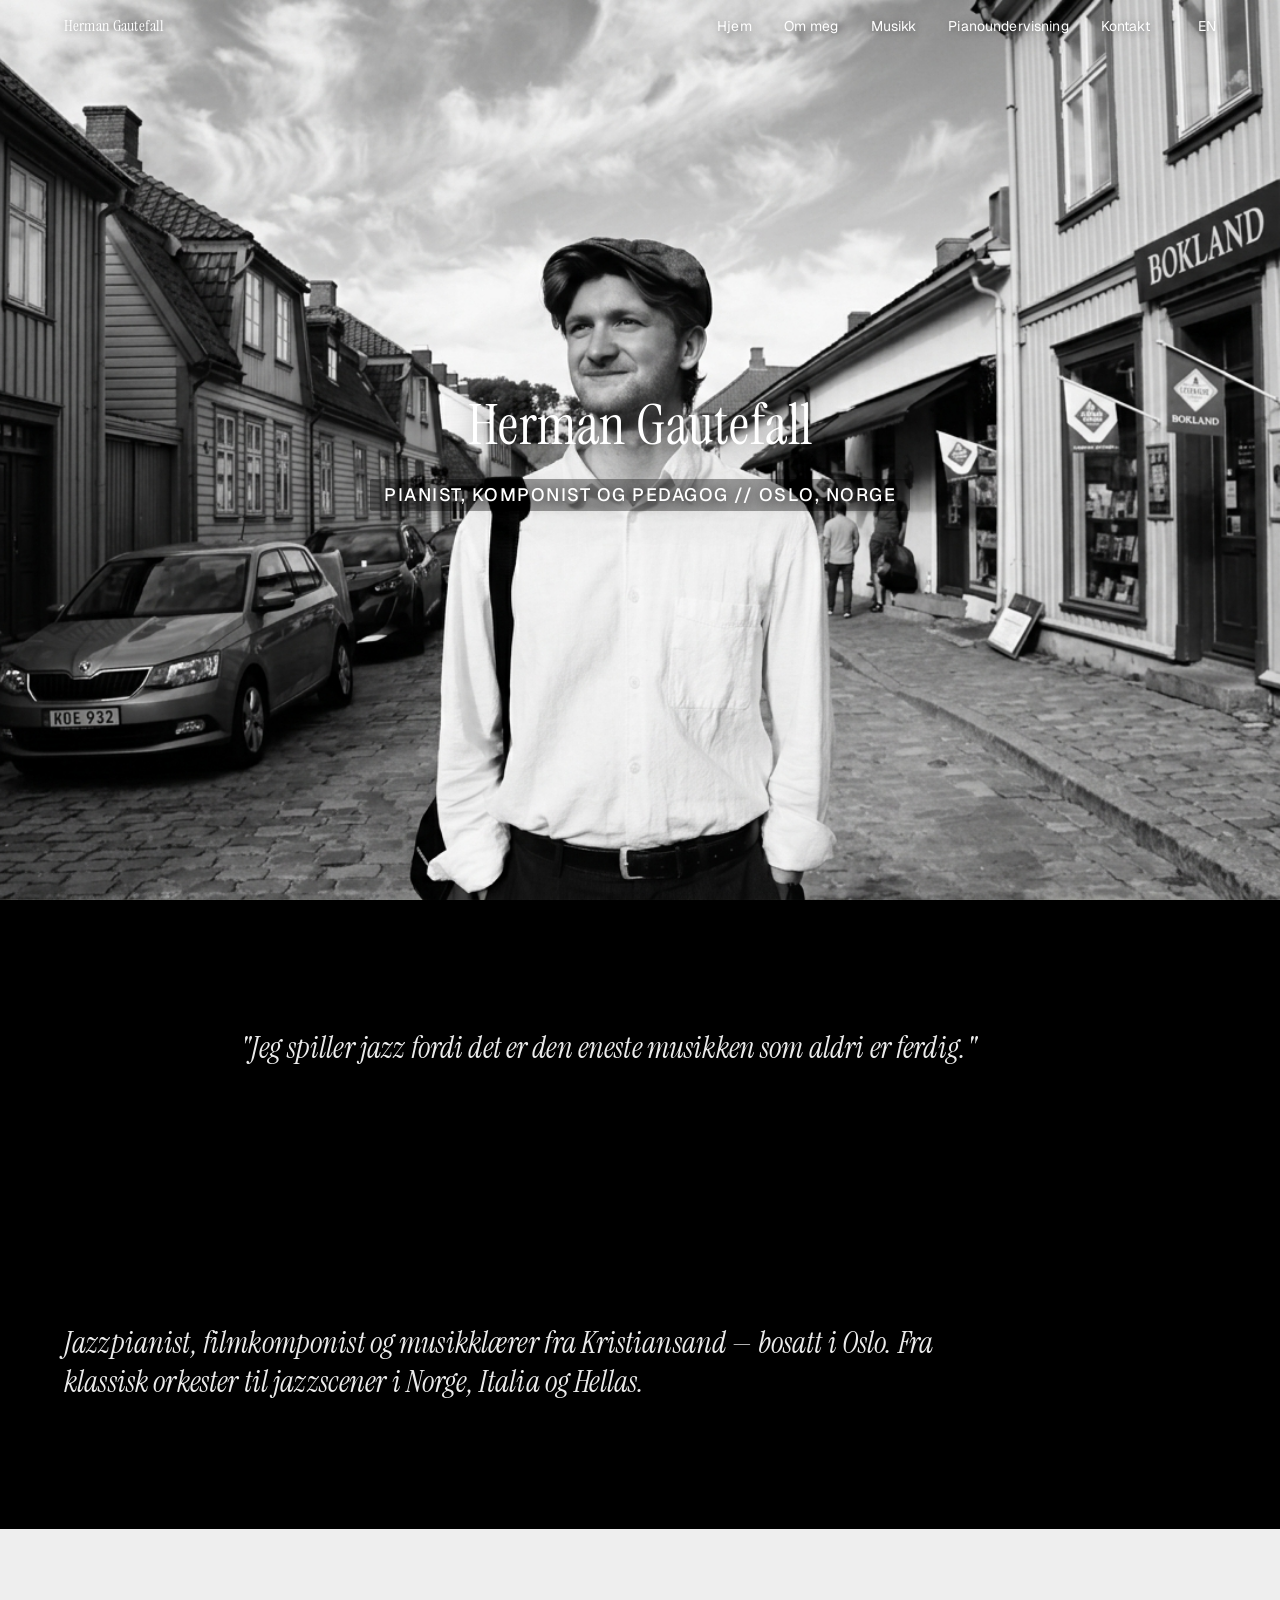
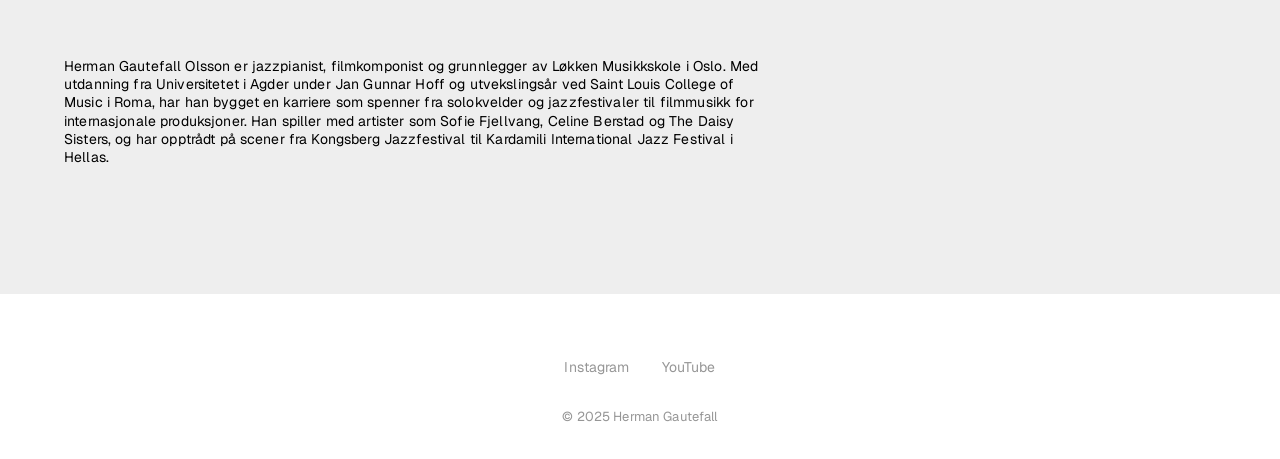
==== index.html @ 2608d527 "Initial commit — hermangautefall.com" ====
<!DOCTYPE html>
<html lang="no">
<head>
  <meta charset="UTF-8">
  <meta name="viewport" content="width=device-width, initial-scale=1.0">
  <title>Herman Gautefall — Jazzpianist og musikklærer i Oslo</title>
  <meta name="description" content="Herman Gautefall er jazzpianist med internasjonal festivalerfaring og musikklærer i Oslo. Se musikk, lær mer og book undervisning.">

  <link rel="alternate" hreflang="no" href="https://hermangautefall.com/">
  <link rel="alternate" hreflang="en" href="https://hermangautefall.com/en/">
  <link rel="alternate" hreflang="x-default" href="https://hermangautefall.com/">

  <link rel="stylesheet" href="css/style.css">
  <link rel="stylesheet" href="css/typography.css">
  <link rel="stylesheet" href="css/animations.css">
</head>
<body>

  <header>
    <nav class="site-nav nav-transparent">
      <a href="/" class="logo">Herman Gautefall</a>
      <ul class="nav-links">
        <li><a href="/">Hjem</a></li>
        <li><a href="/om-meg.html">Om meg</a></li>
        <li><a href="/musikk.html">Musikk</a></li>
        <li><a href="/pianoundervisning.html">Pianoundervisning</a></li>
        <li><a href="/kontakt.html">Kontakt</a></li>
        <li><a href="/en/" class="lang-switch">EN</a></li>
      </ul>
      <button class="hamburger" aria-label="Meny">
        <span></span><span></span><span></span>
      </button>
    </nav>
  </header>

  <div class="mobile-nav-overlay">
    <button class="close-btn" aria-label="Lukk">&times;</button>
    <a href="/">Hjem</a>
    <a href="/om-meg.html">Om meg</a>
    <a href="/musikk.html">Musikk</a>
    <a href="/pianoundervisning.html">Pianoundervisning</a>
    <a href="/kontakt.html">Kontakt</a>
    <a href="/en/" class="lang-switch">EN</a>
  </div>

  <main>
    <section class="hero">
      <img src="images/hero/Forsidebilde 1.png" alt="Herman Gautefall" class="hero-bg">
      <div class="hero-content">
        <h1 class="hero-title">Herman Gautefall</h1>
        <p class="hero-subtitle">Pianist, komponist og pedagog // Oslo, Norge</p>
      </div>
    </section>

    <section class="quote-section">
      <p class="quote-text">"Jeg spiller jazz fordi det er den eneste musikken som aldri er ferdig."</p>
    </section>

    <section class="section-black">
      <p class="quote-text">Jazzpianist, filmkomponist og musikklærer fra Kristiansand — bosatt i Oslo. Fra klassisk orkester til jazzscener i Norge, Italia og Hellas.</p>
    </section>

    <section class="section-gray">
      <p>Herman Gautefall Olsson er jazzpianist, filmkomponist og grunnlegger av Løkken Musikkskole i Oslo. Med utdanning fra Universitetet i Agder under Jan Gunnar Hoff og utvekslingsår ved Saint Louis College of Music i Roma, har han bygget en karriere som spenner fra solokvelder og jazzfestivaler til filmmusikk for internasjonale produksjoner. Han spiller med artister som Sofie Fjellvang, Celine Berstad og The Daisy Sisters, og har opptrådt på scener fra Kongsberg Jazzfestival til Kardamili International Jazz Festival i Hellas.</p>
    </section>

  </main>

  <footer class="site-footer">
    <div class="social-links">
      <a href="https://www.instagram.com/hermangautefall/" class="text-link">Instagram</a>
      <a href="https://www.youtube.com/@hermangautefall" class="text-link">YouTube</a>
    </div>
    <p>&copy; 2025 Herman Gautefall</p>
  </footer>

  <div class="page-overlay"></div>
  <script src="js/translations.js"></script>
  <script src="js/main.js"></script>
</body>
</html>
---- css/style.css ----
/* ═══════════════════════════════════════
   DESIGN TOKENS
   ═══════════════════════════════════════ */

:root {
  /* Farger — monokrom palett med varm aksent */
  --color-bg:        #ffffff;
  --color-text:      #000000;
  --color-white:     #ffffff;
  --color-black:     #000000;
  --color-gray-light: #eeeeee;
  --color-gray-caption: #969696;
  --color-quote:     #ebebeb;
  --color-sand:      #D4B896;
  --color-sand-light: #F0E6D8;
  --color-sand-bg:   #E8DCCF;
  --color-warm:      #C4956A;

  /* Typografi */
  --font-display:    'Instrument Serif', Georgia, serif;
  --font-body:       'Geist', 'Helvetica Neue', Helvetica, Arial, sans-serif;
  --font-size-base:  14px;
  --line-height-base: 1.3;
  --letter-spacing:  0.14px;

  /* Spacing */
  --space-sm:  1rem;
  --space-md:  2rem;
  --space-lg:  4rem;
  --space-xl:  8rem;

  /* Layout */
  --max-width:    1200px;
  --nav-height:   52px;
  --breakpoint-mobile: 600px;
}

/* ═══════════════════════════════════════
   RESET
   ═══════════════════════════════════════ */

*,
*::before,
*::after {
  margin: 0;
  padding: 0;
  box-sizing: border-box;
}

html {
  font-size: 100%;
  scroll-behavior: smooth;
}

body {
  font-family: var(--font-body);
  font-size: var(--font-size-base);
  color: var(--color-text);
  background-color: var(--color-bg);
  line-height: var(--line-height-base);
  letter-spacing: var(--letter-spacing);
  min-height: 100vh;
  display: flex;
  flex-direction: column;
  -webkit-font-smoothing: antialiased;
  -moz-osx-font-smoothing: grayscale;
}

img {
  max-width: 100%;
  height: auto;
  display: block;
}

a {
  color: inherit;
  text-decoration: none;
}

h1, h2, h3, h4, h5, h6 {
  font-weight: 400;
  font-size: var(--font-size-base);
  line-height: var(--line-height-base);
}

ul, ol {
  list-style: none;
}

/* ═══════════════════════════════════════
   NAV — Fixed, transparent → opaque on scroll
   ═══════════════════════════════════════ */

.site-nav {
  position: fixed;
  top: 0;
  left: 0;
  right: 0;
  z-index: 100;
  display: flex;
  justify-content: space-between;
  align-items: center;
  height: var(--nav-height);
  padding: 0 5%;
  background-color: rgba(0, 0, 0, 0);
  transition: background-color 0.3s ease;
}

.site-nav.nav-opaque {
  background-color: var(--color-white);
}

.site-nav .logo {
  font-family: var(--font-display);
  font-size: 16px;
  font-weight: 400;
  color: var(--color-black);
}

/* Nav text over hero — white with shadow for readability */
.site-nav.nav-transparent .logo,
.site-nav.nav-transparent .nav-links a {
  color: var(--color-white);
  text-shadow: 0 1px 8px rgba(0, 0, 0, 0.5);
}

.site-nav.nav-opaque .logo,
.site-nav.nav-opaque .nav-links a {
  color: var(--color-black);
  text-shadow: none;
}

.nav-links {
  display: flex;
  gap: var(--space-md);
  align-items: center;
}

.nav-links a {
  font-family: var(--font-body);
  font-size: 14px;
  font-weight: 400;
  letter-spacing: var(--letter-spacing);
  transition: opacity 0.2s ease;
}

.nav-links a:hover {
  opacity: 0.5;
}

.lang-switch {
  margin-left: var(--space-sm);
}

/* Hamburger — hidden on desktop */
.hamburger {
  display: none;
  background: none;
  border: none;
  cursor: pointer;
  padding: 0;
  width: 24px;
  height: 18px;
  position: relative;
}

.hamburger span {
  display: block;
  width: 100%;
  height: 1px;
  background: var(--color-black);
  position: absolute;
  left: 0;
  transition: transform 0.3s ease, opacity 0.3s ease;
}

.hamburger span:nth-child(1) { top: 0; }
.hamburger span:nth-child(2) { top: 50%; }
.hamburger span:nth-child(3) { bottom: 0; }

.site-nav.nav-transparent .hamburger span {
  background: var(--color-white);
}

.site-nav.nav-opaque .hamburger span {
  background: var(--color-black);
}

/* ═══════════════════════════════════════
   MOBILE NAV OVERLAY
   ═══════════════════════════════════════ */

.mobile-nav-overlay {
  position: fixed;
  top: 0;
  left: 0;
  right: 0;
  bottom: 0;
  background: var(--color-white);
  z-index: 200;
  display: flex;
  flex-direction: column;
  justify-content: center;
  padding-left: 5%;
  transform: translateX(100%);
  transition: transform 300ms cubic-bezier(0.52, 0.16, 0.24, 1);
}

.mobile-nav-overlay.open {
  transform: translateX(0);
}

.mobile-nav-overlay .close-btn {
  position: absolute;
  top: 16px;
  right: 5%;
  background: none;
  border: none;
  font-size: 24px;
  cursor: pointer;
  color: var(--color-black);
}

.mobile-nav-overlay a {
  display: block;
  font-size: 14px;
  color: var(--color-black);
  padding: 0.75em 0;
  letter-spacing: var(--letter-spacing);
}

/* ═══════════════════════════════════════
   HERO — Fullscreen 100vh
   ═══════════════════════════════════════ */

.hero {
  position: relative;
  width: 100%;
  height: 100vh;
  overflow: hidden;
  display: flex;
  align-items: center;
  justify-content: center;
  text-align: center;
}

.hero img,
.hero-bg {
  position: absolute;
  top: 0;
  left: 0;
  width: 100%;
  height: 100%;
  object-fit: cover;
}

.hero-content {
  position: relative;
  z-index: 2;
  color: var(--color-white);
  animation: heroFadeIn 1.2s ease-out;
}

@keyframes heroFadeIn {
  from {
    opacity: 0;
    transform: translateY(20px);
  }
  to {
    opacity: 1;
    transform: translateY(0);
  }
}

.hero-title {
  font-family: var(--font-display);
  font-size: 56px;
  font-weight: 400;
  color: var(--color-white);
  letter-spacing: 0.5px;
  margin-bottom: 0.3em;
  text-shadow: 0 2px 20px rgba(0, 0, 0, 0.4);
}

.hero-subtitle {
  font-family: var(--font-body);
  font-size: 18px;
  font-weight: 500;
  color: #ffffff;
  letter-spacing: 1.5px;
  text-transform: uppercase;
  text-shadow: 0 2px 12px rgba(0, 0, 0, 0.8), 0 0 50px rgba(0, 0, 0, 0.5);
  background: rgba(0, 0, 0, 0.35);
  display: inline-block;
  padding: 0.4em 0.8em;
  border-radius: 2px;
}

/* ═══════════════════════════════════════
   QUOTE SECTION
   ═══════════════════════════════════════ */

.quote-section {
  background-color: #000000;
  padding: var(--space-xl) var(--space-lg);
  text-align: left;
}

.quote-section .quote-text {
  color: #ebebeb;
  font-size: 30px;
  line-height: 1.3;
  font-weight: 400;
  max-width: 800px;
  margin: 0 auto;
}

/* ═══════════════════════════════════════
   BLACK SECTION — Quote / intro
   ═══════════════════════════════════════ */

.section-black {
  background-color: var(--color-black);
  padding: var(--space-xl) 5%;
}

.section-black .quote-text {
  font-family: var(--font-display);
  font-size: 30px;
  line-height: 39px;
  font-weight: 400;
  color: var(--color-quote);
  max-width: 900px;
}

/* ═══════════════════════════════════════
   LIGHT GRAY SECTION — Bio / body text
   ═══════════════════════════════════════ */

.section-gray {
  background-color: var(--color-gray-light);
  padding: var(--space-xl) 5%;
}

.section-gray p {
  font-size: 14px;
  line-height: 18.2px;
  max-width: 700px;
}

/* ═══════════════════════════════════════
   ABOUT — Portrait circle + sand background
   ═══════════════════════════════════════ */

.about-portrait-section {
  background-color: var(--color-sand-bg);
  background-image:
    radial-gradient(circle at 20% 50%, rgba(212, 184, 150, 0.4) 0%, transparent 50%),
    radial-gradient(circle at 80% 20%, rgba(196, 149, 106, 0.3) 0%, transparent 40%),
    radial-gradient(circle at 50% 80%, rgba(240, 230, 216, 0.5) 0%, transparent 45%);
  padding: var(--space-xl) 5%;
  display: flex;
  justify-content: center;
  align-items: center;
  min-height: 70vh;
}

.about-portrait-wrapper {
  width: 320px;
  height: 320px;
  border-radius: 50%;
  overflow: hidden;
  box-shadow: 0 8px 40px rgba(0, 0, 0, 0.15);
  border: 4px solid rgba(255, 255, 255, 0.4);
}

.about-portrait-wrapper img {
  width: 100%;
  height: 100%;
  object-fit: cover;
}

/* About bio section — more spacing */
.about-bio {
  padding: var(--space-xl) 5%;
  max-width: 750px;
  margin: 0 auto;
}

.about-bio h2 {
  font-family: var(--font-display);
  font-size: 28px;
  margin-bottom: var(--space-lg);
  color: var(--color-text);
}

.about-bio p {
  font-size: 15px;
  line-height: 1.8;
  color: var(--color-text);
  margin-bottom: 1.5em;
}

.about-bio p:last-child {
  margin-bottom: 0;
}

.about-bio em {
  font-style: italic;
}

/* ═══════════════════════════════════════
   MAIN CONTENT
   ═══════════════════════════════════════ */

main {
  flex: 1;
}

.content-section {
  padding: var(--space-lg) 5%;
  max-width: var(--max-width);
  margin: 0 auto;
}

/* ═══════════════════════════════════════
   SOCIAL MEDIA ROW
   ═══════════════════════════════════════ */

.social-row {
  display: flex;
  justify-content: center;
  gap: var(--space-md);
  padding: var(--space-lg) 5%;
  font-size: 14px;
}

.social-row a {
  color: var(--color-text);
  transition: opacity 0.2s ease;
}

.social-row a:hover {
  opacity: 0.5;
}

/* ═══════════════════════════════════════
   WORKS GRID — Albums / Projects
   ═══════════════════════════════════════ */

.works-grid {
  display: grid;
  grid-template-columns: repeat(2, 1fr);
  gap: var(--space-lg);
  padding: var(--space-md) 0;
  max-width: 800px;
}

.work-item img {
  width: 100%;
  aspect-ratio: 1;
  object-fit: cover;
  transition: opacity 0.3s ease-out, transform 0.4s ease-out;
}

.work-item:hover img {
  opacity: 0.85;
}

.work-item .caption {
  font-size: 14px;
  color: var(--color-text);
  margin-top: 0.75em;
  line-height: 1.4;
  font-weight: 500;
}

.work-item .caption-title {
  font-family: var(--font-display);
  font-size: 18px;
  color: var(--color-text);
  margin-top: 0.75em;
  line-height: 1.3;
}

.work-item .caption-desc {
  font-size: 13px;
  color: var(--color-gray-caption);
  margin-top: 0.5em;
  line-height: 1.6;
}

/* ═══════════════════════════════════════
   VIDEO GRID — Two columns
   ═══════════════════════════════════════ */

.video-grid {
  display: grid;
  grid-template-columns: 1fr 1fr;
  gap: var(--space-md);
  padding: var(--space-md) 0;
}

.video-item iframe {
  width: 100%;
  aspect-ratio: 16/9;
  border: none;
}

.video-item .caption {
  font-size: 13px;
  color: var(--color-gray-caption);
  margin-top: 0.5em;
}

/* ═══════════════════════════════════════
   CONTACT PAGE
   ═══════════════════════════════════════ */

.contact-info {
  max-width: 600px;
}

.contact-info p {
  font-size: 15px;
  line-height: 1.8;
  margin-bottom: 1.5em;
}

.contact-details {
  margin-top: var(--space-md);
}

.contact-details a {
  display: block;
  font-size: 15px;
  line-height: 2;
  color: var(--color-text);
  transition: opacity 0.2s ease;
}

.contact-details a:hover {
  opacity: 0.5;
}

/* ═══════════════════════════════════════
   TEXT LINKS
   ═══════════════════════════════════════ */

.text-link {
  color: inherit;
  text-decoration: none;
  letter-spacing: 0.14px;
}

.text-link:hover {
  opacity: 0.6;
  transition: opacity 0.3s ease-out;
}

/* ═══════════════════════════════════════
   SOCIAL LINKS (footer)
   ═══════════════════════════════════════ */

.social-links {
  display: flex;
  gap: var(--space-md);
  padding: var(--space-md) 0;
  font-size: 14px;
  letter-spacing: 0.14px;
  justify-content: center;
}

/* ═══════════════════════════════════════
   FOOTER
   ═══════════════════════════════════════ */

.site-footer {
  text-align: center;
  padding: var(--space-md) 5%;
  font-size: 13px;
  color: var(--color-gray-caption);
  line-height: 18.2px;
}

.site-footer a {
  color: var(--color-gray-caption);
  transition: opacity 0.2s ease;
}

.site-footer a:hover {
  opacity: 0.5;
}

/* ═══════════════════════════════════════
   PAGE TRANSITION — Slide-up overlay
   ═══════════════════════════════════════ */

.page-overlay {
  position: fixed;
  top: 0;
  left: 0;
  width: 100%;
  height: 100%;
  background: var(--color-white);
  z-index: 999;
  transform: translateY(100%);
  transition: transform 0.5s cubic-bezier(0.52, 0.16, 0.24, 1);
  pointer-events: none;
}

.page-overlay.slide-up {
  transform: translateY(0);
}

/* ═══════════════════════════════════════
   LAZY LOAD
   ═══════════════════════════════════════ */

.lazyload {
  opacity: 0;
  transition: opacity 0.3s ease-out;
}

.lazyloaded {
  opacity: 1;
}

/* ═══════════════════════════════════════
   PIANOTIMER PAGE
   ═══════════════════════════════════════ */

/* Fade-in on scroll */
.pt-tilpasset,
.pt-hvem,
.pt-praktisk,
.pt-faq,
.pt-cta {
  opacity: 0;
  transform: translateY(24px);
  transition: opacity 0.6s ease-out, transform 0.6s ease-out;
}

.pt-tilpasset.pt-visible,
.pt-hvem.pt-visible,
.pt-praktisk.pt-visible,
.pt-faq.pt-visible,
.pt-cta.pt-visible {
  opacity: 1;
  transform: translateY(0);
}

/* Hero */
.pt-hero {
  background-color: var(--color-black);
  padding: calc(var(--nav-height) + var(--space-xl)) 5% var(--space-xl);
  text-align: center;
}

.pt-hero-inner {
  max-width: 800px;
  margin: 0 auto;
}

.pt-hero-h1 {
  font-family: var(--font-display);
  font-size: 36px;
  line-height: 1.2;
  color: var(--color-quote);
  margin-bottom: var(--space-md);
}

.pt-hero-ingress {
  font-size: 16px;
  line-height: 1.6;
  color: var(--color-gray-caption);
  margin-bottom: var(--space-lg);
}

.pt-btn-outline {
  display: inline-block;
  font-family: var(--font-body);
  font-size: 14px;
  letter-spacing: var(--letter-spacing);
  color: var(--color-quote);
  border: 1px solid var(--color-quote);
  padding: 0.75em 2em;
  transition: opacity 0.3s ease-out;
}

.pt-btn-outline:hover {
  opacity: 0.6;
}

/* Seksjon 2 — Tilpasset deg */
.pt-tilpasset {
  background-color: var(--color-bg);
  padding: var(--space-xl) 5%;
}

.pt-tilpasset-inner {
  max-width: 800px;
  margin: 0 auto;
}

.pt-tilpasset-img {
  width: 100%;
  border-radius: 8px;
  margin-bottom: var(--space-lg);
}

.pt-h2 {
  font-family: var(--font-display);
  font-size: 28px;
  line-height: 1.3;
  color: var(--color-text);
  margin-bottom: var(--space-md);
}

.pt-h2-center {
  text-align: center;
}

.pt-tilpasset p {
  font-size: 15px;
  line-height: 1.7;
  color: var(--color-text);
  margin-bottom: 1em;
}

.pt-list-intro {
  margin-top: var(--space-md);
}

.pt-checklist {
  margin-top: 0.5em;
}

.pt-checklist li {
  font-size: 15px;
  line-height: 1.7;
  padding: 0.35em 0;
  display: flex;
  gap: 0.75em;
  align-items: baseline;
}

.pt-check {
  color: var(--color-text);
  font-weight: 600;
  flex-shrink: 0;
}

/* Seksjon 3 — Hvem passer det for */
.pt-hvem {
  background-color: var(--color-gray-light);
  padding: var(--space-xl) 5%;
}

.pt-cards {
  display: grid;
  grid-template-columns: repeat(3, 1fr);
  gap: var(--space-md);
  max-width: var(--max-width);
  margin: 0 auto;
}

.pt-card {
  background-color: var(--color-bg);
  padding: var(--space-md);
  border-radius: 8px;
}

.pt-h3 {
  font-family: var(--font-display);
  font-size: 20px;
  line-height: 1.3;
  color: var(--color-text);
  margin-bottom: 0.75em;
}

.pt-card p {
  font-size: 14px;
  line-height: 1.7;
  color: var(--color-text);
}

/* Seksjon 4 — Praktisk informasjon */
.pt-praktisk {
  background-color: var(--color-bg);
  padding: var(--space-xl) 5%;
}

.pt-praktisk-inner {
  max-width: 700px;
  margin: 0 auto;
}

.pt-info-table {
  margin-top: var(--space-md);
}

.pt-info-row {
  display: flex;
  justify-content: space-between;
  padding: 1em 0;
  border-bottom: 1px solid var(--color-gray-light);
  gap: var(--space-md);
}

.pt-info-label {
  font-size: 14px;
  font-weight: 600;
  color: var(--color-text);
  flex-shrink: 0;
}

.pt-info-value {
  font-size: 14px;
  color: var(--color-text);
  text-align: right;
}

.pt-info-value a {
  color: var(--color-text);
  text-decoration: underline;
  text-decoration-color: var(--color-gray-caption);
  text-underline-offset: 2px;
}

.pt-info-value a:hover {
  opacity: 0.6;
}

/* Seksjon 5 — FAQ */
.pt-faq {
  background-color: var(--color-gray-light);
  padding: var(--space-xl) 5%;
}

.pt-faq-list {
  max-width: 700px;
  margin: 0 auto;
}

.pt-faq-item {
  border-bottom: 1px solid var(--color-gray-caption);
}

.pt-faq-item summary {
  font-family: var(--font-body);
  font-size: 15px;
  font-weight: 600;
  color: var(--color-text);
  cursor: pointer;
  padding: 1.25em 0;
  list-style: none;
  display: flex;
  justify-content: space-between;
  align-items: center;
}

.pt-faq-item summary::-webkit-details-marker {
  display: none;
}

.pt-faq-item summary::after {
  content: "\25BC";
  font-size: 10px;
  color: var(--color-gray-caption);
  transition: transform 0.3s ease;
  flex-shrink: 0;
  margin-left: var(--space-sm);
}

.pt-faq-item[open] summary::after {
  transform: rotate(180deg);
}

.pt-faq-item p {
  font-size: 14px;
  line-height: 1.7;
  color: var(--color-text);
  padding-bottom: 1.25em;
}

.pt-faq-item p a {
  text-decoration: underline;
  text-decoration-color: var(--color-gray-caption);
  text-underline-offset: 2px;
}

.pt-faq-more {
  max-width: 700px;
  margin: var(--space-md) auto 0;
  text-align: center;
}

/* Seksjon 6 — CTA bunn */
.pt-cta {
  background-color: var(--color-black);
  padding: var(--space-xl) 5%;
  text-align: center;
}

.pt-cta-inner {
  max-width: 700px;
  margin: 0 auto;
}

.pt-cta-h2 {
  font-family: var(--font-display);
  font-size: 32px;
  line-height: 1.3;
  color: var(--color-quote);
  margin-bottom: var(--space-md);
}

.pt-cta p {
  font-size: 16px;
  line-height: 1.6;
  color: var(--color-gray-caption);
  margin-bottom: var(--space-lg);
}

/* ═══════════════════════════════════════
   RESPONSIVE — Mobile ≤ 600px
   ═══════════════════════════════════════ */

@media (max-width: 600px) {
  .nav-links {
    display: none;
  }

  .hamburger {
    display: block;
  }

  .video-grid {
    grid-template-columns: 1fr;
  }

  .works-grid {
    grid-template-columns: 1fr;
    gap: var(--space-lg);
  }

  .section-black .quote-text {
    font-size: 22px;
    line-height: 30px;
  }

  .hero-title {
    font-size: 38px;
  }

  .hero-subtitle {
    font-size: 14px;
    letter-spacing: 1px;
  }

  .about-portrait-wrapper {
    width: 240px;
    height: 240px;
  }

  .about-portrait-section {
    min-height: 50vh;
  }

  .about-bio {
    padding: var(--space-lg) 5%;
  }

  .about-bio h2 {
    font-size: 24px;
  }

  /* Pianotimer mobile */
  .pt-hero-h1 {
    font-size: 26px;
  }

  .pt-hero-ingress {
    font-size: 14px;
  }

  .pt-cards {
    grid-template-columns: 1fr;
  }

  .pt-h2 {
    font-size: 24px;
  }

  .pt-cta-h2 {
    font-size: 26px;
  }

  .pt-info-row {
    flex-direction: column;
    gap: 0.25em;
  }

  .pt-info-value {
    text-align: left;
  }
}
---- css/typography.css ----
/* ═══════════════════════════════════════
   FONT IMPORTS
   Instrument Serif (display) — Google Fonts
   Geist (body)              — Google Fonts
   ═══════════════════════════════════════ */

@import url('https://fonts.googleapis.com/css2?family=Instrument+Serif:ital@0;1&display=swap');
@import url('https://fonts.googleapis.com/css2?family=Geist:wght@100;200;300;400;500;600;700;800;900&display=swap');

/* ═══════════════════════════════════════
   TYPOGRAPHIC SCALE
   Flatt hierarki — størrelse via kontekst
   ═══════════════════════════════════════ */

body {
  font-family: var(--font-body);
  font-size: 14px;
  line-height: 18.2px;
  letter-spacing: 0.14px;
}

/* Logo — serif */
.logo {
  font-family: var(--font-display);
  font-size: 16px;
  font-weight: 400;
}

/* Section titles — same size as body, context defines hierarchy */
.section-title {
  font-family: var(--font-body);
  font-size: 14px;
  font-weight: 400;
  letter-spacing: 0.14px;
  margin-bottom: var(--space-sm);
}

/* Large quote — Instrument Serif italic for dramatic effect */
.quote-text {
  font-family: var(--font-display);
  font-size: 30px;
  line-height: 39px;
  font-weight: 400;
  font-style: italic;
}

/* Captions */
.caption {
  font-size: 13px;
  color: var(--color-gray-caption);
  line-height: 18.2px;
}
---- css/animations.css ----
/* ═══════════════════════════════════════
   PAGE TRANSITION — Slide-up
   ═══════════════════════════════════════ */

@keyframes slideUp {
  from { transform: translateY(100%); }
  to   { transform: translateY(0); }
}

@keyframes slideDown {
  from { transform: translateY(0); }
  to   { transform: translateY(-100%); }
}

/* ═══════════════════════════════════════
   LAZY LOAD FADE-IN
   ═══════════════════════════════════════ */

.lazyload,
.lazy {
  opacity: 0;
  transition: opacity 0.3s ease-out;
}

.lazyloaded,
.lazy.loaded {
  opacity: 1;
}

/* ═══════════════════════════════════════
   THUMBNAIL HOVER
   ═══════════════════════════════════════ */

.work-item img,
.thumb img {
  transition: opacity 0.3s ease-out, transform 0.4s ease-out;
}

.work-item:hover img,
.thumb:hover img {
  opacity: 0.85;
}

/* ═══════════════════════════════════════
   MOBILE NAV
   ═══════════════════════════════════════ */

.mobile-nav-overlay {
  transition: transform 300ms cubic-bezier(0.52, 0.16, 0.24, 1);
}
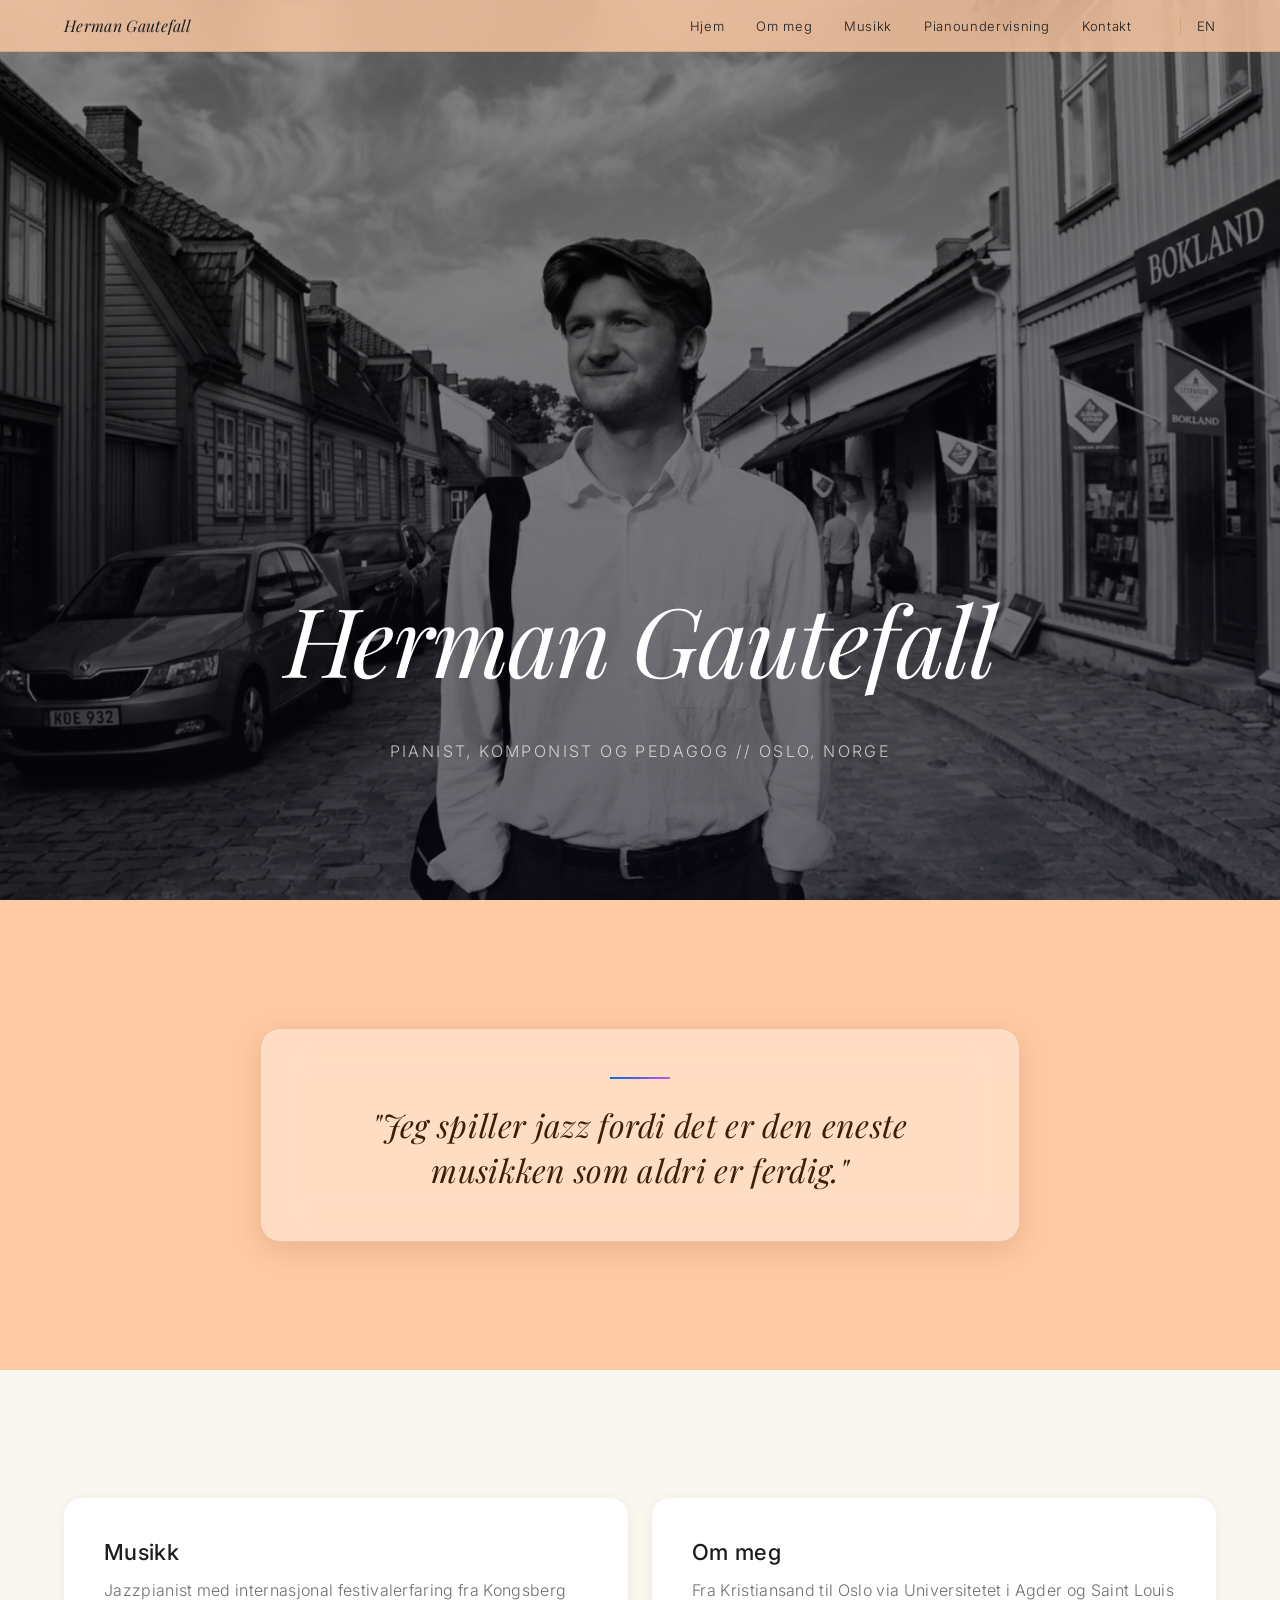
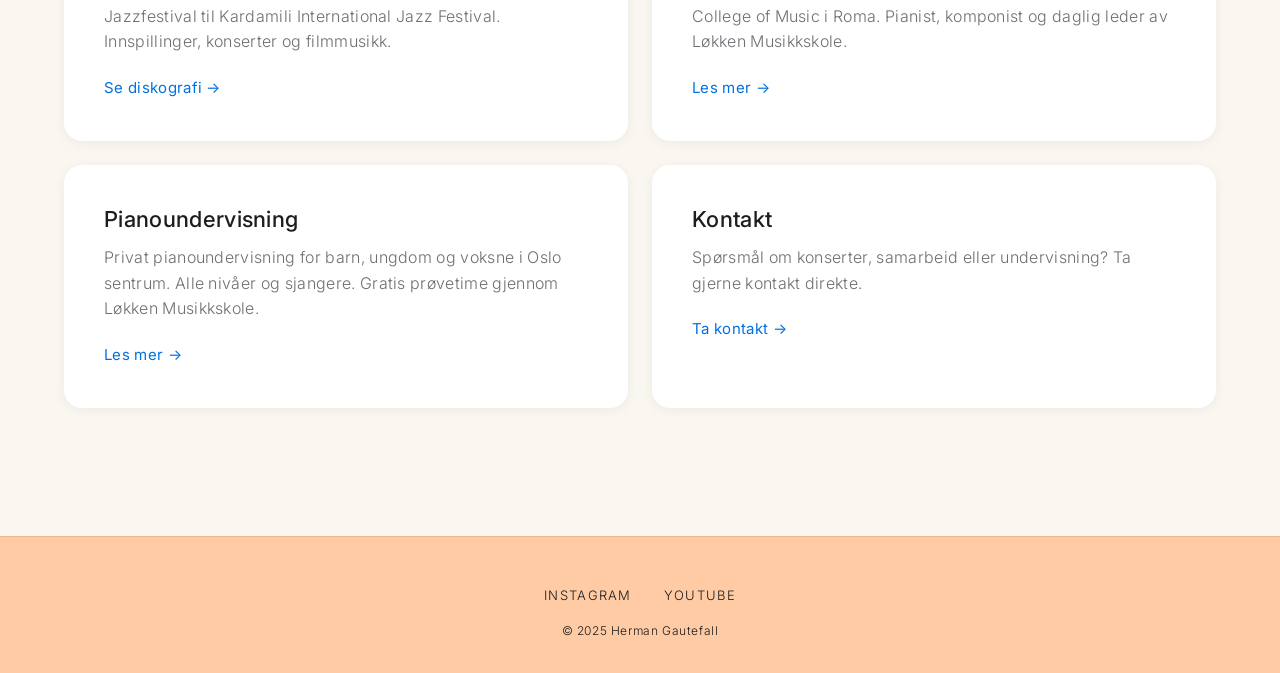
==== commit 9a0e6939: "Redesign — Apple-inspirert uttrykk med glassmorphism, Playfair Display + Inter, varm ferskenpalett (" ====
--- a/index.html
+++ b/index.html
@@ -10,6 +10,8 @@
   <link rel="alternate" hreflang="en" href="https://hermangautefall.com/en/">
   <link rel="alternate" hreflang="x-default" href="https://hermangautefall.com/">
 
+  <link rel="preconnect" href="https://fonts.googleapis.com">
+  <link rel="preconnect" href="https://fonts.gstatic.com" crossorigin>
   <link rel="stylesheet" href="css/style.css">
   <link rel="stylesheet" href="css/typography.css">
   <link rel="stylesheet" href="css/animations.css">
@@ -17,7 +19,7 @@
 <body>
 
   <header>
-    <nav class="site-nav nav-transparent">
+    <nav class="site-nav">
       <a href="/" class="logo">Herman Gautefall</a>
       <ul class="nav-links">
         <li><a href="/">Hjem</a></li>
@@ -44,6 +46,8 @@
   </div>
 
   <main>
+
+    <!-- HERO -->
     <section class="hero">
       <img src="images/hero/Forsidebilde 1.png" alt="Herman Gautefall" class="hero-bg">
       <div class="hero-content">
@@ -52,24 +56,46 @@
       </div>
     </section>
 
+    <!-- SITAT -->
     <section class="quote-section">
-      <p class="quote-text">"Jeg spiller jazz fordi det er den eneste musikken som aldri er ferdig."</p>
+      <div class="quote-card">
+        <div class="quote-accent"></div>
+        <p class="quote-text">"Jeg spiller jazz fordi det er den eneste musikken som aldri er ferdig."</p>
+      </div>
     </section>
 
-    <section class="section-black">
-      <p class="quote-text">Jazzpianist, filmkomponist og musikklærer fra Kristiansand — bosatt i Oslo. Fra klassisk orkester til jazzscener i Norge, Italia og Hellas.</p>
-    </section>
-
-    <section class="section-gray">
-      <p>Herman Gautefall Olsson er jazzpianist, filmkomponist og grunnlegger av Løkken Musikkskole i Oslo. Med utdanning fra Universitetet i Agder under Jan Gunnar Hoff og utvekslingsår ved Saint Louis College of Music i Roma, har han bygget en karriere som spenner fra solokvelder og jazzfestivaler til filmmusikk for internasjonale produksjoner. Han spiller med artister som Sofie Fjellvang, Celine Berstad og The Daisy Sisters, og har opptrådt på scener fra Kongsberg Jazzfestival til Kardamili International Jazz Festival i Hellas.</p>
+    <!-- KORTGRID -->
+    <section class="cards-section">
+      <div class="cards-grid">
+        <div class="content-card fade-in-el">
+          <h2>Musikk</h2>
+          <p>Jazzpianist med internasjonal festivalerfaring fra Kongsberg Jazzfestival til Kardamili International Jazz Festival. Innspillinger, konserter og filmmusikk.</p>
+          <a class="text-link" href="/musikk.html">Se diskografi &rarr;</a>
+        </div>
+        <div class="content-card fade-in-el">
+          <h2>Om meg</h2>
+          <p>Fra Kristiansand til Oslo via Universitetet i Agder og Saint Louis College of Music i Roma. Pianist, komponist og daglig leder av Løkken Musikkskole.</p>
+          <a class="text-link" href="/om-meg.html">Les mer &rarr;</a>
+        </div>
+        <div class="content-card fade-in-el">
+          <h2>Pianoundervisning</h2>
+          <p>Privat pianoundervisning for barn, ungdom og voksne i Oslo sentrum. Alle nivåer og sjangere. Gratis prøvetime gjennom Løkken Musikkskole.</p>
+          <a class="text-link" href="/pianoundervisning.html">Les mer &rarr;</a>
+        </div>
+        <div class="content-card fade-in-el">
+          <h2>Kontakt</h2>
+          <p>Spørsmål om konserter, samarbeid eller undervisning? Ta gjerne kontakt direkte.</p>
+          <a class="text-link" href="/kontakt.html">Ta kontakt &rarr;</a>
+        </div>
+      </div>
     </section>
 
   </main>
 
   <footer class="site-footer">
     <div class="social-links">
-      <a href="https://www.instagram.com/hermangautefall/" class="text-link">Instagram</a>
-      <a href="https://www.youtube.com/@hermangautefall" class="text-link">YouTube</a>
+      <a href="https://www.instagram.com/hermangautefall/" target="_blank" rel="noopener noreferrer">Instagram</a>
+      <a href="https://www.youtube.com/@hermangautefall" target="_blank" rel="noopener noreferrer">YouTube</a>
     </div>
     <p>&copy; 2025 Herman Gautefall</p>
   </footer>
--- a/css/style.css
+++ b/css/style.css
@@ -3,25 +3,46 @@
    ═══════════════════════════════════════ */
 
 :root {
-  /* Farger — monokrom palett med varm aksent */
-  --color-bg:        #ffffff;
-  --color-text:      #000000;
-  --color-white:     #ffffff;
-  --color-black:     #000000;
-  --color-gray-light: #eeeeee;
-  --color-gray-caption: #969696;
-  --color-quote:     #ebebeb;
-  --color-sand:      #D4B896;
-  --color-sand-light: #F0E6D8;
-  --color-sand-bg:   #E8DCCF;
-  --color-warm:      #C4956A;
+  /* Bakgrunner */
+  --color-bg:           #faf6f0;
+  --color-bg-dark:      #FFCBA4;
+  --color-surface:      rgba(255, 255, 255, 0.72);
+  --color-surface-dark: rgba(255, 203, 164, 0.75);
+
+  /* Tekst */
+  --color-text:         #1d1d1f;
+  --color-text-muted:   #6e6e73;
+  --color-text-light:   #3d1f08;
+
+  /* Aksenter */
+  --color-accent-1:     #0071e3;
+  --color-accent-2:     #5e5ce6;
+  --color-accent-3:     #bf5af2;
+
+  /* Gradienter */
+  --gradient-hero: linear-gradient(
+    135deg,
+    #FFCBA4 0%,
+    #f5b88a 40%,
+    #eca876 70%,
+    #FFCBA4 100%
+  );
+  --gradient-accent: linear-gradient(
+    135deg,
+    #0071e3,
+    #5e5ce6,
+    #bf5af2
+  );
+
+  /* Glass-effekt */
+  --glass-bg:      rgba(255, 255, 255, 0.35);
+  --glass-border:  rgba(160, 80, 20, 0.18);
+  --glass-blur:    blur(20px);
+  --glass-shadow:  0 8px 32px rgba(100, 40, 0, 0.15);
 
   /* Typografi */
-  --font-display:    'Instrument Serif', Georgia, serif;
-  --font-body:       'Geist', 'Helvetica Neue', Helvetica, Arial, sans-serif;
-  --font-size-base:  14px;
-  --line-height-base: 1.3;
-  --letter-spacing:  0.14px;
+  --font-display: 'Playfair Display', Georgia, serif;
+  --font-body:    'Inter', -apple-system, BlinkMacSystemFont, sans-serif;
 
   /* Spacing */
   --space-sm:  1rem;
@@ -30,9 +51,8 @@
   --space-xl:  8rem;
 
   /* Layout */
-  --max-width:    1200px;
-  --nav-height:   52px;
-  --breakpoint-mobile: 600px;
+  --max-width:  1200px;
+  --nav-height: 52px;
 }
 
 /* ═══════════════════════════════════════
@@ -54,11 +74,8 @@
 
 body {
   font-family: var(--font-body);
-  font-size: var(--font-size-base);
   color: var(--color-text);
   background-color: var(--color-bg);
-  line-height: var(--line-height-base);
-  letter-spacing: var(--letter-spacing);
   min-height: 100vh;
   display: flex;
   flex-direction: column;
@@ -79,8 +96,6 @@
 
 h1, h2, h3, h4, h5, h6 {
   font-weight: 400;
-  font-size: var(--font-size-base);
-  line-height: var(--line-height-base);
 }
 
 ul, ol {
@@ -88,7 +103,7 @@
 }
 
 /* ═══════════════════════════════════════
-   NAV — Fixed, transparent → opaque on scroll
+   NAV — Glassmorphism, alltid synlig
    ═══════════════════════════════════════ */
 
 .site-nav {
@@ -102,32 +117,23 @@
   align-items: center;
   height: var(--nav-height);
   padding: 0 5%;
-  background-color: rgba(0, 0, 0, 0);
-  transition: background-color 0.3s ease;
-}
-
-.site-nav.nav-opaque {
-  background-color: var(--color-white);
+  background: rgba(255, 203, 164, 0.80);
+  backdrop-filter: var(--glass-blur);
+  -webkit-backdrop-filter: var(--glass-blur);
+  border-bottom: 1px solid var(--glass-border);
+  transition: background 0.3s ease;
+}
+
+.site-nav.nav-scrolled {
+  background: rgba(255, 203, 164, 0.96);
 }
 
 .site-nav .logo {
   font-family: var(--font-display);
+  font-style: italic;
   font-size: 16px;
   font-weight: 400;
-  color: var(--color-black);
-}
-
-/* Nav text over hero — white with shadow for readability */
-.site-nav.nav-transparent .logo,
-.site-nav.nav-transparent .nav-links a {
-  color: var(--color-white);
-  text-shadow: 0 1px 8px rgba(0, 0, 0, 0.5);
-}
-
-.site-nav.nav-opaque .logo,
-.site-nav.nav-opaque .nav-links a {
-  color: var(--color-black);
-  text-shadow: none;
+  color: var(--color-text);
 }
 
 .nav-links {
@@ -138,21 +144,24 @@
 
 .nav-links a {
   font-family: var(--font-body);
-  font-size: 14px;
-  font-weight: 400;
-  letter-spacing: var(--letter-spacing);
+  font-size: 13px;
+  font-weight: 300;
+  letter-spacing: 0.05em;
+  color: var(--color-text);
   transition: opacity 0.2s ease;
 }
 
 .nav-links a:hover {
-  opacity: 0.5;
+  opacity: 0.6;
 }
 
 .lang-switch {
   margin-left: var(--space-sm);
-}
-
-/* Hamburger — hidden on desktop */
+  padding-left: var(--space-sm);
+  border-left: 1px solid var(--glass-border);
+}
+
+/* Hamburger — skjult på desktop */
 .hamburger {
   display: none;
   background: none;
@@ -168,7 +177,7 @@
   display: block;
   width: 100%;
   height: 1px;
-  background: var(--color-black);
+  background: var(--color-text);
   position: absolute;
   left: 0;
   transition: transform 0.3s ease, opacity 0.3s ease;
@@ -178,16 +187,8 @@
 .hamburger span:nth-child(2) { top: 50%; }
 .hamburger span:nth-child(3) { bottom: 0; }
 
-.site-nav.nav-transparent .hamburger span {
-  background: var(--color-white);
-}
-
-.site-nav.nav-opaque .hamburger span {
-  background: var(--color-black);
-}
-
-/* ═══════════════════════════════════════
-   MOBILE NAV OVERLAY
+/* ═══════════════════════════════════════
+   MOBIL NAV OVERLAY
    ═══════════════════════════════════════ */
 
 .mobile-nav-overlay {
@@ -196,7 +197,9 @@
   left: 0;
   right: 0;
   bottom: 0;
-  background: var(--color-white);
+  background: rgba(255, 203, 164, 0.99);
+  backdrop-filter: var(--glass-blur);
+  -webkit-backdrop-filter: var(--glass-blur);
   z-index: 200;
   display: flex;
   flex-direction: column;
@@ -218,19 +221,21 @@
   border: none;
   font-size: 24px;
   cursor: pointer;
-  color: var(--color-black);
+  color: var(--color-text);
 }
 
 .mobile-nav-overlay a {
   display: block;
+  font-family: var(--font-body);
   font-size: 14px;
-  color: var(--color-black);
+  font-weight: 300;
+  color: var(--color-text);
   padding: 0.75em 0;
-  letter-spacing: var(--letter-spacing);
-}
-
-/* ═══════════════════════════════════════
-   HERO — Fullscreen 100vh
+  letter-spacing: 0.05em;
+}
+
+/* ═══════════════════════════════════════
+   HERO — Fullskjerm med gradient + mesh
    ═══════════════════════════════════════ */
 
 .hero {
@@ -239,12 +244,12 @@
   height: 100vh;
   overflow: hidden;
   display: flex;
-  align-items: center;
+  align-items: flex-end;
   justify-content: center;
   text-align: center;
-}
-
-.hero img,
+  background: var(--gradient-hero);
+}
+
 .hero-bg {
   position: absolute;
   top: 0;
@@ -252,112 +257,180 @@
   width: 100%;
   height: 100%;
   object-fit: cover;
+  z-index: 0;
+}
+
+.hero::before {
+  content: '';
+  position: absolute;
+  inset: 0;
+  z-index: 1;
+  background:
+    linear-gradient(to bottom, rgba(0, 0, 0, 0.45) 0%, rgba(0, 0, 0, 0.65) 100%),
+    radial-gradient(ellipse at 20% 50%,
+      rgba(94, 92, 230, 0.12) 0%, transparent 60%),
+    radial-gradient(ellipse at 80% 20%,
+      rgba(191, 90, 242, 0.08) 0%, transparent 50%),
+    radial-gradient(ellipse at 60% 80%,
+      rgba(0, 113, 227, 0.08) 0%, transparent 50%);
+  background-size: 200% 200%;
+  animation: gradientShift 20s ease-in-out infinite alternate;
+  pointer-events: none;
 }
 
 .hero-content {
   position: relative;
   z-index: 2;
-  color: var(--color-white);
-  animation: heroFadeIn 1.2s ease-out;
-}
-
-@keyframes heroFadeIn {
-  from {
-    opacity: 0;
-    transform: translateY(20px);
-  }
-  to {
-    opacity: 1;
-    transform: translateY(0);
-  }
+  padding-bottom: 15vh;
+  padding-left: 5%;
+  padding-right: 5%;
 }
 
 .hero-title {
   font-family: var(--font-display);
-  font-size: 56px;
+  font-style: italic;
+  font-size: clamp(48px, 8vw, 96px);
   font-weight: 400;
-  color: var(--color-white);
-  letter-spacing: 0.5px;
-  margin-bottom: 0.3em;
-  text-shadow: 0 2px 20px rgba(0, 0, 0, 0.4);
+  color: #ffffff;
+  letter-spacing: -0.02em;
+  line-height: 1.1;
+  margin-bottom: 0.5em;
+  animation: heroTitleIn 0.8s cubic-bezier(0.4, 0, 0.2, 1) both;
 }
 
 .hero-subtitle {
   font-family: var(--font-body);
+  font-size: 16px;
+  font-weight: 300;
+  color: rgba(255, 255, 255, 0.70);
+  letter-spacing: 0.15em;
+  text-transform: uppercase;
+  animation: heroTitleIn 0.8s cubic-bezier(0.4, 0, 0.2, 1) 0.2s both;
+}
+
+/* ═══════════════════════════════════════
+   QUOTE-SEKSJON — Mørk bakgrunn + glass-kort
+   ═══════════════════════════════════════ */
+
+.quote-section {
+  background-color: var(--color-bg-dark);
+  padding: var(--space-xl) 5%;
+  text-align: center;
+}
+
+.quote-card {
+  background: var(--glass-bg);
+  border: 1px solid var(--glass-border);
+  backdrop-filter: var(--glass-blur);
+  -webkit-backdrop-filter: var(--glass-blur);
+  border-radius: 20px;
+  padding: 3rem 4rem;
+  max-width: 760px;
+  margin: 0 auto;
+  box-shadow: var(--glass-shadow);
+}
+
+.quote-accent {
+  width: 60px;
+  height: 2px;
+  background: var(--gradient-accent);
+  margin: 0 auto 1.5rem;
+}
+
+.quote-section .quote-text {
+  color: var(--color-text-light);
+}
+
+/* ═══════════════════════════════════════
+   SECTION-INTRO — Mørk intro-tekst
+   ═══════════════════════════════════════ */
+
+.section-intro {
+  background-color: var(--color-bg-dark);
+  padding: var(--space-xl) 5%;
+}
+
+.section-intro p {
+  font-family: var(--font-body);
   font-size: 18px;
-  font-weight: 500;
-  color: #ffffff;
-  letter-spacing: 1.5px;
-  text-transform: uppercase;
-  text-shadow: 0 2px 12px rgba(0, 0, 0, 0.8), 0 0 50px rgba(0, 0, 0, 0.5);
-  background: rgba(0, 0, 0, 0.35);
-  display: inline-block;
-  padding: 0.4em 0.8em;
-  border-radius: 2px;
-}
-
-/* ═══════════════════════════════════════
-   QUOTE SECTION
-   ═══════════════════════════════════════ */
-
-.quote-section {
-  background-color: #000000;
-  padding: var(--space-xl) var(--space-lg);
-  text-align: left;
-}
-
-.quote-section .quote-text {
-  color: #ebebeb;
-  font-size: 30px;
-  line-height: 1.3;
-  font-weight: 400;
+  font-weight: 300;
+  color: var(--color-text);
+  line-height: 1.6;
   max-width: 800px;
   margin: 0 auto;
-}
-
-/* ═══════════════════════════════════════
-   BLACK SECTION — Quote / intro
-   ═══════════════════════════════════════ */
-
-.section-black {
-  background-color: var(--color-black);
+  text-align: center;
+}
+
+/* ═══════════════════════════════════════
+   CARDS-SEKSJON — Lys bakgrunn, kortgrid
+   ═══════════════════════════════════════ */
+
+.cards-section {
+  background-color: var(--color-bg);
   padding: var(--space-xl) 5%;
 }
 
-.section-black .quote-text {
-  font-family: var(--font-display);
-  font-size: 30px;
-  line-height: 39px;
+.cards-grid {
+  display: grid;
+  grid-template-columns: repeat(2, 1fr);
+  gap: 1.5rem;
+  max-width: var(--max-width);
+  margin: 0 auto;
+}
+
+.content-card {
+  background: #ffffff;
+  border-radius: 18px;
+  box-shadow: 0 2px 12px rgba(0, 0, 0, 0.06);
+  padding: 2.5rem;
+  transition: transform 0.3s cubic-bezier(0.4, 0, 0.2, 1),
+              box-shadow 0.3s cubic-bezier(0.4, 0, 0.2, 1);
+}
+
+.content-card:hover {
+  transform: translateY(-4px);
+  box-shadow: 0 12px 40px rgba(0, 0, 0, 0.12);
+}
+
+.content-card h2 {
+  font-family: var(--font-body);
+  font-size: 22px;
+  font-weight: 500;
+  color: var(--color-text);
+  margin-bottom: 0.75rem;
+  line-height: 1.3;
+}
+
+.content-card p {
+  font-size: 16px;
+  font-weight: 300;
+  color: var(--color-text-muted);
+  line-height: 1.6;
+  margin-bottom: 1.25rem;
+}
+
+/* ═══════════════════════════════════════
+   TEKSTLENKER
+   ═══════════════════════════════════════ */
+
+.text-link {
+  color: var(--color-accent-1);
+  text-decoration: none;
+  font-size: 15px;
   font-weight: 400;
-  color: var(--color-quote);
-  max-width: 900px;
-}
-
-/* ═══════════════════════════════════════
-   LIGHT GRAY SECTION — Bio / body text
-   ═══════════════════════════════════════ */
-
-.section-gray {
-  background-color: var(--color-gray-light);
-  padding: var(--space-xl) 5%;
-}
-
-.section-gray p {
-  font-size: 14px;
-  line-height: 18.2px;
-  max-width: 700px;
-}
-
-/* ═══════════════════════════════════════
-   ABOUT — Portrait circle + sand background
+  transition: opacity 0.2s ease;
+}
+
+.text-link:hover {
+  opacity: 0.7;
+}
+
+/* ═══════════════════════════════════════
+   ABOUT — Portrett + biografi
    ═══════════════════════════════════════ */
 
 .about-portrait-section {
-  background-color: var(--color-sand-bg);
-  background-image:
-    radial-gradient(circle at 20% 50%, rgba(212, 184, 150, 0.4) 0%, transparent 50%),
-    radial-gradient(circle at 80% 20%, rgba(196, 149, 106, 0.3) 0%, transparent 40%),
-    radial-gradient(circle at 50% 80%, rgba(240, 230, 216, 0.5) 0%, transparent 45%);
+  background-color: var(--color-bg-dark);
   padding: var(--space-xl) 5%;
   display: flex;
   justify-content: center;
@@ -370,8 +443,8 @@
   height: 320px;
   border-radius: 50%;
   overflow: hidden;
-  box-shadow: 0 8px 40px rgba(0, 0, 0, 0.15);
-  border: 4px solid rgba(255, 255, 255, 0.4);
+  box-shadow: 0 8px 40px rgba(0, 0, 0, 0.4);
+  border: 4px solid var(--glass-border);
 }
 
 .about-portrait-wrapper img {
@@ -380,7 +453,6 @@
   object-fit: cover;
 }
 
-/* About bio section — more spacing */
 .about-bio {
   padding: var(--space-xl) 5%;
   max-width: 750px;
@@ -389,14 +461,16 @@
 
 .about-bio h2 {
   font-family: var(--font-display);
+  font-style: italic;
   font-size: 28px;
   margin-bottom: var(--space-lg);
   color: var(--color-text);
 }
 
 .about-bio p {
-  font-size: 15px;
+  font-size: 16px;
   line-height: 1.8;
+  font-weight: 300;
   color: var(--color-text);
   margin-bottom: 1.5em;
 }
@@ -424,28 +498,7 @@
 }
 
 /* ═══════════════════════════════════════
-   SOCIAL MEDIA ROW
-   ═══════════════════════════════════════ */
-
-.social-row {
-  display: flex;
-  justify-content: center;
-  gap: var(--space-md);
-  padding: var(--space-lg) 5%;
-  font-size: 14px;
-}
-
-.social-row a {
-  color: var(--color-text);
-  transition: opacity 0.2s ease;
-}
-
-.social-row a:hover {
-  opacity: 0.5;
-}
-
-/* ═══════════════════════════════════════
-   WORKS GRID — Albums / Projects
+   WORKS GRID
    ═══════════════════════════════════════ */
 
 .works-grid {
@@ -472,7 +525,7 @@
   color: var(--color-text);
   margin-top: 0.75em;
   line-height: 1.4;
-  font-weight: 500;
+  font-weight: 400;
 }
 
 .work-item .caption-title {
@@ -485,13 +538,14 @@
 
 .work-item .caption-desc {
   font-size: 13px;
-  color: var(--color-gray-caption);
+  font-weight: 300;
+  color: var(--color-text-muted);
   margin-top: 0.5em;
   line-height: 1.6;
 }
 
 /* ═══════════════════════════════════════
-   VIDEO GRID — Two columns
+   VIDEO GRID
    ═══════════════════════════════════════ */
 
 .video-grid {
@@ -509,12 +563,13 @@
 
 .video-item .caption {
   font-size: 13px;
-  color: var(--color-gray-caption);
+  font-weight: 300;
+  color: var(--color-text-muted);
   margin-top: 0.5em;
 }
 
 /* ═══════════════════════════════════════
-   CONTACT PAGE
+   KONTAKTSIDEN
    ═══════════════════════════════════════ */
 
 .contact-info {
@@ -522,8 +577,9 @@
 }
 
 .contact-info p {
-  font-size: 15px;
+  font-size: 16px;
   line-height: 1.8;
+  font-weight: 300;
   margin-bottom: 1.5em;
 }
 
@@ -544,56 +600,55 @@
 }
 
 /* ═══════════════════════════════════════
-   TEXT LINKS
-   ═══════════════════════════════════════ */
-
-.text-link {
-  color: inherit;
-  text-decoration: none;
-  letter-spacing: 0.14px;
-}
-
-.text-link:hover {
-  opacity: 0.6;
-  transition: opacity 0.3s ease-out;
-}
-
-/* ═══════════════════════════════════════
-   SOCIAL LINKS (footer)
+   SOSIALE LENKER
    ═══════════════════════════════════════ */
 
 .social-links {
   display: flex;
   gap: var(--space-md);
-  padding: var(--space-md) 0;
-  font-size: 14px;
-  letter-spacing: 0.14px;
+  padding: var(--space-sm) 0;
+  font-size: 13px;
+  font-weight: 300;
+  letter-spacing: 0.1em;
+  text-transform: uppercase;
   justify-content: center;
 }
 
+.social-links a {
+  color: var(--color-text);
+  transition: opacity 0.2s ease;
+}
+
+.social-links a:hover {
+  opacity: 0.6;
+}
+
 /* ═══════════════════════════════════════
    FOOTER
    ═══════════════════════════════════════ */
 
 .site-footer {
+  background-color: var(--color-bg-dark);
+  border-top: 1px solid var(--glass-border);
   text-align: center;
   padding: var(--space-md) 5%;
-  font-size: 13px;
-  color: var(--color-gray-caption);
-  line-height: 18.2px;
+  font-size: 12px;
+  font-weight: 300;
+  color: var(--color-text);
+  letter-spacing: 0.05em;
 }
 
 .site-footer a {
-  color: var(--color-gray-caption);
+  color: var(--color-text);
   transition: opacity 0.2s ease;
 }
 
 .site-footer a:hover {
-  opacity: 0.5;
-}
-
-/* ═══════════════════════════════════════
-   PAGE TRANSITION — Slide-up overlay
+  opacity: 0.6;
+}
+
+/* ═══════════════════════════════════════
+   SIDE-OVERGANG — Slide-up overlay
    ═══════════════════════════════════════ */
 
 .page-overlay {
@@ -602,7 +657,7 @@
   left: 0;
   width: 100%;
   height: 100%;
-  background: var(--color-white);
+  background: var(--color-bg-dark);
   z-index: 999;
   transform: translateY(100%);
   transition: transform 0.5s cubic-bezier(0.52, 0.16, 0.24, 1);
@@ -627,34 +682,24 @@
 }
 
 /* ═══════════════════════════════════════
-   PIANOTIMER PAGE
-   ═══════════════════════════════════════ */
-
-/* Fade-in on scroll */
-.pt-tilpasset,
-.pt-hvem,
-.pt-praktisk,
-.pt-faq,
-.pt-cta {
-  opacity: 0;
-  transform: translateY(24px);
-  transition: opacity 0.6s ease-out, transform 0.6s ease-out;
-}
-
-.pt-tilpasset.pt-visible,
-.pt-hvem.pt-visible,
-.pt-praktisk.pt-visible,
-.pt-faq.pt-visible,
-.pt-cta.pt-visible {
-  opacity: 1;
-  transform: translateY(0);
-}
+   PIANOTIMER-SIDEN (pt-* klasser)
+   ═══════════════════════════════════════ */
 
 /* Hero */
 .pt-hero {
-  background-color: var(--color-black);
+  background-color: var(--color-bg-dark);
+  position: relative;
   padding: calc(var(--nav-height) + var(--space-xl)) 5% var(--space-xl);
   text-align: center;
+}
+
+.pt-hero--bg {
+  background-image:
+    linear-gradient(rgba(255, 180, 120, 0.55), rgba(255, 160, 90, 0.72)),
+    url('../images/pianoundervisning/Pianobilde 1.jpg');
+  background-size: cover;
+  background-position: center;
+  background-repeat: no-repeat;
 }
 
 .pt-hero-inner {
@@ -664,16 +709,19 @@
 
 .pt-hero-h1 {
   font-family: var(--font-display);
-  font-size: 36px;
+  font-style: italic;
+  font-size: clamp(36px, 5vw, 56px);
   line-height: 1.2;
-  color: var(--color-quote);
+  color: var(--color-text-light);
   margin-bottom: var(--space-md);
 }
 
 .pt-hero-ingress {
+  font-family: var(--font-body);
   font-size: 16px;
+  font-weight: 300;
   line-height: 1.6;
-  color: var(--color-gray-caption);
+  color: var(--color-text);
   margin-bottom: var(--space-lg);
 }
 
@@ -681,15 +729,18 @@
   display: inline-block;
   font-family: var(--font-body);
   font-size: 14px;
-  letter-spacing: var(--letter-spacing);
-  color: var(--color-quote);
-  border: 1px solid var(--color-quote);
+  font-weight: 300;
+  letter-spacing: 0.05em;
+  color: var(--color-text-light);
+  border: 1px solid var(--glass-border);
+  border-radius: 8px;
   padding: 0.75em 2em;
-  transition: opacity 0.3s ease-out;
+  transition: opacity 0.3s ease-out, background 0.3s ease;
 }
 
 .pt-btn-outline:hover {
-  opacity: 0.6;
+  opacity: 0.8;
+  background: var(--glass-bg);
 }
 
 /* Seksjon 2 — Tilpasset deg */
@@ -705,12 +756,13 @@
 
 .pt-tilpasset-img {
   width: 100%;
-  border-radius: 8px;
+  border-radius: 12px;
   margin-bottom: var(--space-lg);
 }
 
 .pt-h2 {
   font-family: var(--font-display);
+  font-style: italic;
   font-size: 28px;
   line-height: 1.3;
   color: var(--color-text);
@@ -719,17 +771,52 @@
 
 .pt-h2-center {
   text-align: center;
+  max-width: var(--max-width);
+  margin-left: auto;
+  margin-right: auto;
+  margin-bottom: var(--space-md);
 }
 
 .pt-tilpasset p {
-  font-size: 15px;
+  font-size: 16px;
+  font-weight: 300;
   line-height: 1.7;
   color: var(--color-text);
   margin-bottom: 1em;
+}
+
+.pt-tilpasset-split {
+  display: flex;
+  gap: var(--space-lg);
+  align-items: center;
+  margin-top: var(--space-md);
+}
+
+.pt-tilpasset-split-text {
+  flex: 1;
+}
+
+.pt-tilpasset-portrait {
+  flex-shrink: 0;
+  width: 220px;
+  height: 220px;
+  border-radius: 50%;
+  overflow: hidden;
+  box-shadow: 0 8px 40px rgba(0, 0, 0, 0.12);
+  border: 3px solid rgba(0, 0, 0, 0.06);
+}
+
+.pt-tilpasset-portrait img {
+  width: 100%;
+  height: 100%;
+  object-fit: cover;
 }
 
 .pt-list-intro {
   margin-top: var(--space-md);
+  font-size: 16px;
+  font-weight: 400;
+  color: var(--color-text);
 }
 
 .pt-checklist {
@@ -738,22 +825,24 @@
 
 .pt-checklist li {
   font-size: 15px;
+  font-weight: 300;
   line-height: 1.7;
   padding: 0.35em 0;
   display: flex;
   gap: 0.75em;
   align-items: baseline;
+  color: var(--color-text);
 }
 
 .pt-check {
-  color: var(--color-text);
-  font-weight: 600;
+  color: var(--color-accent-1);
+  font-weight: 500;
   flex-shrink: 0;
 }
 
 /* Seksjon 3 — Hvem passer det for */
 .pt-hvem {
-  background-color: var(--color-gray-light);
+  background-color: var(--color-bg);
   padding: var(--space-xl) 5%;
 }
 
@@ -762,17 +851,26 @@
   grid-template-columns: repeat(3, 1fr);
   gap: var(--space-md);
   max-width: var(--max-width);
-  margin: 0 auto;
+  margin: var(--space-md) auto 0;
 }
 
 .pt-card {
-  background-color: var(--color-bg);
-  padding: var(--space-md);
-  border-radius: 8px;
+  background-color: #ffffff;
+  padding: 2rem;
+  border-radius: 18px;
+  box-shadow: 0 2px 12px rgba(0, 0, 0, 0.06);
+  transition: transform 0.3s cubic-bezier(0.4, 0, 0.2, 1),
+              box-shadow 0.3s cubic-bezier(0.4, 0, 0.2, 1);
+}
+
+.pt-card:hover {
+  transform: translateY(-4px);
+  box-shadow: 0 12px 40px rgba(0, 0, 0, 0.12);
 }
 
 .pt-h3 {
   font-family: var(--font-display);
+  font-style: italic;
   font-size: 20px;
   line-height: 1.3;
   color: var(--color-text);
@@ -781,8 +879,9 @@
 
 .pt-card p {
   font-size: 14px;
+  font-weight: 300;
   line-height: 1.7;
-  color: var(--color-text);
+  color: var(--color-text-muted);
 }
 
 /* Seksjon 4 — Praktisk informasjon */
@@ -798,59 +897,75 @@
 
 .pt-info-table {
   margin-top: var(--space-md);
+  background: #ffffff;
+  border-radius: 18px;
+  overflow: hidden;
+  box-shadow: 0 2px 12px rgba(0, 0, 0, 0.06);
+  padding: 0 2rem;
 }
 
 .pt-info-row {
   display: flex;
   justify-content: space-between;
-  padding: 1em 0;
-  border-bottom: 1px solid var(--color-gray-light);
+  padding: 1.25em 0;
+  border-bottom: 1px solid var(--color-bg);
   gap: var(--space-md);
+}
+
+.pt-info-row:last-child {
+  border-bottom: none;
 }
 
 .pt-info-label {
   font-size: 14px;
-  font-weight: 600;
+  font-weight: 500;
   color: var(--color-text);
   flex-shrink: 0;
 }
 
 .pt-info-value {
   font-size: 14px;
-  color: var(--color-text);
+  font-weight: 300;
+  color: var(--color-text-muted);
   text-align: right;
 }
 
 .pt-info-value a {
-  color: var(--color-text);
-  text-decoration: underline;
-  text-decoration-color: var(--color-gray-caption);
-  text-underline-offset: 2px;
+  color: var(--color-accent-1);
+  transition: opacity 0.2s ease;
 }
 
 .pt-info-value a:hover {
-  opacity: 0.6;
+  opacity: 0.7;
 }
 
 /* Seksjon 5 — FAQ */
 .pt-faq {
-  background-color: var(--color-gray-light);
+  background-color: var(--color-bg);
   padding: var(--space-xl) 5%;
 }
 
 .pt-faq-list {
   max-width: 700px;
-  margin: 0 auto;
+  margin: var(--space-md) auto 0;
+  background: #ffffff;
+  border-radius: 18px;
+  padding: 0 2rem;
+  box-shadow: 0 2px 12px rgba(0, 0, 0, 0.06);
 }
 
 .pt-faq-item {
-  border-bottom: 1px solid var(--color-gray-caption);
+  border-bottom: 1px solid var(--color-bg);
+}
+
+.pt-faq-item:last-child {
+  border-bottom: none;
 }
 
 .pt-faq-item summary {
   font-family: var(--font-body);
   font-size: 15px;
-  font-weight: 600;
+  font-weight: 500;
   color: var(--color-text);
   cursor: pointer;
   padding: 1.25em 0;
@@ -867,7 +982,7 @@
 .pt-faq-item summary::after {
   content: "\25BC";
   font-size: 10px;
-  color: var(--color-gray-caption);
+  color: var(--color-text-muted);
   transition: transform 0.3s ease;
   flex-shrink: 0;
   margin-left: var(--space-sm);
@@ -879,15 +994,14 @@
 
 .pt-faq-item p {
   font-size: 14px;
+  font-weight: 300;
   line-height: 1.7;
-  color: var(--color-text);
+  color: var(--color-text-muted);
   padding-bottom: 1.25em;
 }
 
 .pt-faq-item p a {
-  text-decoration: underline;
-  text-decoration-color: var(--color-gray-caption);
-  text-underline-offset: 2px;
+  color: var(--color-accent-1);
 }
 
 .pt-faq-more {
@@ -898,7 +1012,7 @@
 
 /* Seksjon 6 — CTA bunn */
 .pt-cta {
-  background-color: var(--color-black);
+  background-color: var(--color-bg-dark);
   padding: var(--space-xl) 5%;
   text-align: center;
 }
@@ -908,26 +1022,46 @@
   margin: 0 auto;
 }
 
+.pt-cta-glass {
+  background: var(--glass-bg);
+  border: 1px solid var(--glass-border);
+  backdrop-filter: var(--glass-blur);
+  -webkit-backdrop-filter: var(--glass-blur);
+  border-radius: 20px;
+  padding: 3rem 4rem;
+  box-shadow: var(--glass-shadow);
+}
+
 .pt-cta-h2 {
   font-family: var(--font-display);
+  font-style: italic;
   font-size: 32px;
   line-height: 1.3;
-  color: var(--color-quote);
+  color: var(--color-text-light);
   margin-bottom: var(--space-md);
 }
 
 .pt-cta p {
   font-size: 16px;
+  font-weight: 300;
   line-height: 1.6;
-  color: var(--color-gray-caption);
+  color: var(--color-text);
   margin-bottom: var(--space-lg);
 }
 
 /* ═══════════════════════════════════════
-   RESPONSIVE — Mobile ≤ 600px
-   ═══════════════════════════════════════ */
-
-@media (max-width: 600px) {
+   RESPONSIVITET
+   ═══════════════════════════════════════ */
+
+/* Tablet */
+@media (max-width: 1024px) {
+  .cards-grid {
+    gap: 1rem;
+  }
+}
+
+/* Mobil */
+@media (max-width: 768px) {
   .nav-links {
     display: none;
   }
@@ -936,7 +1070,11 @@
     display: block;
   }
 
-  .video-grid {
+  .hero-title {
+    font-size: clamp(36px, 10vw, 48px);
+  }
+
+  .cards-grid {
     grid-template-columns: 1fr;
   }
 
@@ -945,18 +1083,16 @@
     gap: var(--space-lg);
   }
 
-  .section-black .quote-text {
-    font-size: 22px;
-    line-height: 30px;
-  }
-
-  .hero-title {
-    font-size: 38px;
-  }
-
-  .hero-subtitle {
-    font-size: 14px;
-    letter-spacing: 1px;
+  .video-grid {
+    grid-template-columns: 1fr;
+  }
+
+  .quote-card {
+    padding: 2rem;
+  }
+
+  .quote-section .quote-text {
+    font-size: 24px;
   }
 
   .about-portrait-wrapper {
@@ -976,13 +1112,20 @@
     font-size: 24px;
   }
 
-  /* Pianotimer mobile */
+  /* Pianotimer mobil */
+  .pt-tilpasset-split {
+    flex-direction: column;
+    align-items: center;
+  }
+
+  .pt-tilpasset-portrait {
+    width: 180px;
+    height: 180px;
+    order: -1;
+  }
+
   .pt-hero-h1 {
-    font-size: 26px;
-  }
-
-  .pt-hero-ingress {
-    font-size: 14px;
+    font-size: clamp(26px, 7vw, 36px);
   }
 
   .pt-cards {
@@ -995,6 +1138,10 @@
 
   .pt-cta-h2 {
     font-size: 26px;
+  }
+
+  .pt-cta-glass {
+    padding: 2rem 1.5rem;
   }
 
   .pt-info-row {
@@ -1005,4 +1152,23 @@
   .pt-info-value {
     text-align: left;
   }
-}
+
+  .content-card {
+    padding: 1.5rem;
+  }
+
+  .cards-section {
+    padding: var(--space-lg) 5%;
+  }
+}
+
+/* Smalmobil */
+@media (max-width: 600px) {
+  .hero-content {
+    padding-bottom: 10vh;
+  }
+
+  .section-intro p {
+    font-size: 16px;
+  }
+}
--- a/css/typography.css
+++ b/css/typography.css
@@ -1,52 +1,63 @@
 /* ═══════════════════════════════════════
    FONT IMPORTS
-   Instrument Serif (display) — Google Fonts
-   Geist (body)              — Google Fonts
+   Playfair Display (display/titler) — Google Fonts
+   Inter (brødtekst)                 — Google Fonts
    ═══════════════════════════════════════ */
 
-@import url('https://fonts.googleapis.com/css2?family=Instrument+Serif:ital@0;1&display=swap');
-@import url('https://fonts.googleapis.com/css2?family=Geist:wght@100;200;300;400;500;600;700;800;900&display=swap');
+@import url('https://fonts.googleapis.com/css2?family=Inter:wght@300;400;500;600&family=Playfair+Display:ital,wght@0,400;1,400&display=swap');
 
 /* ═══════════════════════════════════════
-   TYPOGRAPHIC SCALE
-   Flatt hierarki — størrelse via kontekst
+   TYPOGRAFISK SKALA
    ═══════════════════════════════════════ */
 
 body {
   font-family: var(--font-body);
-  font-size: 14px;
-  line-height: 18.2px;
-  letter-spacing: 0.14px;
+  font-size: 16px;
+  font-weight: 300;
+  line-height: 1.6;
+  letter-spacing: 0.02em;
 }
 
-/* Logo — serif */
+/* Logo — Playfair Display italic */
 .logo {
   font-family: var(--font-display);
+  font-style: italic;
   font-size: 16px;
   font-weight: 400;
 }
 
-/* Section titles — same size as body, context defines hierarchy */
+/* Seksjonstitler */
 .section-title {
   font-family: var(--font-body);
-  font-size: 14px;
-  font-weight: 400;
-  letter-spacing: 0.14px;
+  font-size: 22px;
+  font-weight: 500;
+  letter-spacing: 0;
   margin-bottom: var(--space-sm);
 }
 
-/* Large quote — Instrument Serif italic for dramatic effect */
+/* Caps-etikett — uppercase label over seksjoner */
+.section-label {
+  font-family: var(--font-body);
+  font-size: 13px;
+  font-weight: 300;
+  letter-spacing: 0.15em;
+  text-transform: uppercase;
+  color: var(--color-text-muted);
+}
+
+/* Stor sitatblokk — Playfair Display italic */
 .quote-text {
   font-family: var(--font-display);
-  font-size: 30px;
-  line-height: 39px;
+  font-style: italic;
+  font-size: 32px;
+  line-height: 1.4;
   font-weight: 400;
-  font-style: italic;
 }
 
-/* Captions */
+/* Bildetekster */
 .caption {
   font-size: 13px;
-  color: var(--color-gray-caption);
-  line-height: 18.2px;
+  font-weight: 300;
+  color: var(--color-text-muted);
+  line-height: 1.6;
 }
--- a/css/animations.css
+++ b/css/animations.css
@@ -1,5 +1,5 @@
 /* ═══════════════════════════════════════
-   PAGE TRANSITION — Slide-up
+   SIDE-OVERGANG — Slide-up
    ═══════════════════════════════════════ */
 
 @keyframes slideUp {
@@ -11,6 +11,52 @@
   from { transform: translateY(0); }
   to   { transform: translateY(-100%); }
 }
+
+/* ═══════════════════════════════════════
+   HERO — Gradient mesh-animasjon
+   ═══════════════════════════════════════ */
+
+@keyframes gradientShift {
+  0%   { background-position: 0% 50%; }
+  100% { background-position: 100% 50%; }
+}
+
+/* ═══════════════════════════════════════
+   HERO-TEKST — Fade inn ved sidelast
+   ═══════════════════════════════════════ */
+
+@keyframes heroTitleIn {
+  from {
+    opacity: 0;
+    transform: translateY(16px);
+  }
+  to {
+    opacity: 1;
+    transform: translateY(0);
+  }
+}
+
+/* ═══════════════════════════════════════
+   SCROLL FADE-IN
+   ═══════════════════════════════════════ */
+
+.fade-in-el {
+  opacity: 0;
+  transform: translateY(24px);
+  transition:
+    opacity 0.6s cubic-bezier(0.4, 0, 0.2, 1),
+    transform 0.6s cubic-bezier(0.4, 0, 0.2, 1);
+}
+
+.fade-in-el.visible {
+  opacity: 1;
+  transform: translateY(0);
+}
+
+/* Stagger-forsinkelse for elementer i samme gruppe */
+.fade-in-el:nth-child(2) { transition-delay: 100ms; }
+.fade-in-el:nth-child(3) { transition-delay: 200ms; }
+.fade-in-el:nth-child(4) { transition-delay: 300ms; }
 
 /* ═══════════════════════════════════════
    LAZY LOAD FADE-IN
@@ -42,7 +88,7 @@
 }
 
 /* ═══════════════════════════════════════
-   MOBILE NAV
+   MOBIL NAV
    ═══════════════════════════════════════ */
 
 .mobile-nav-overlay {
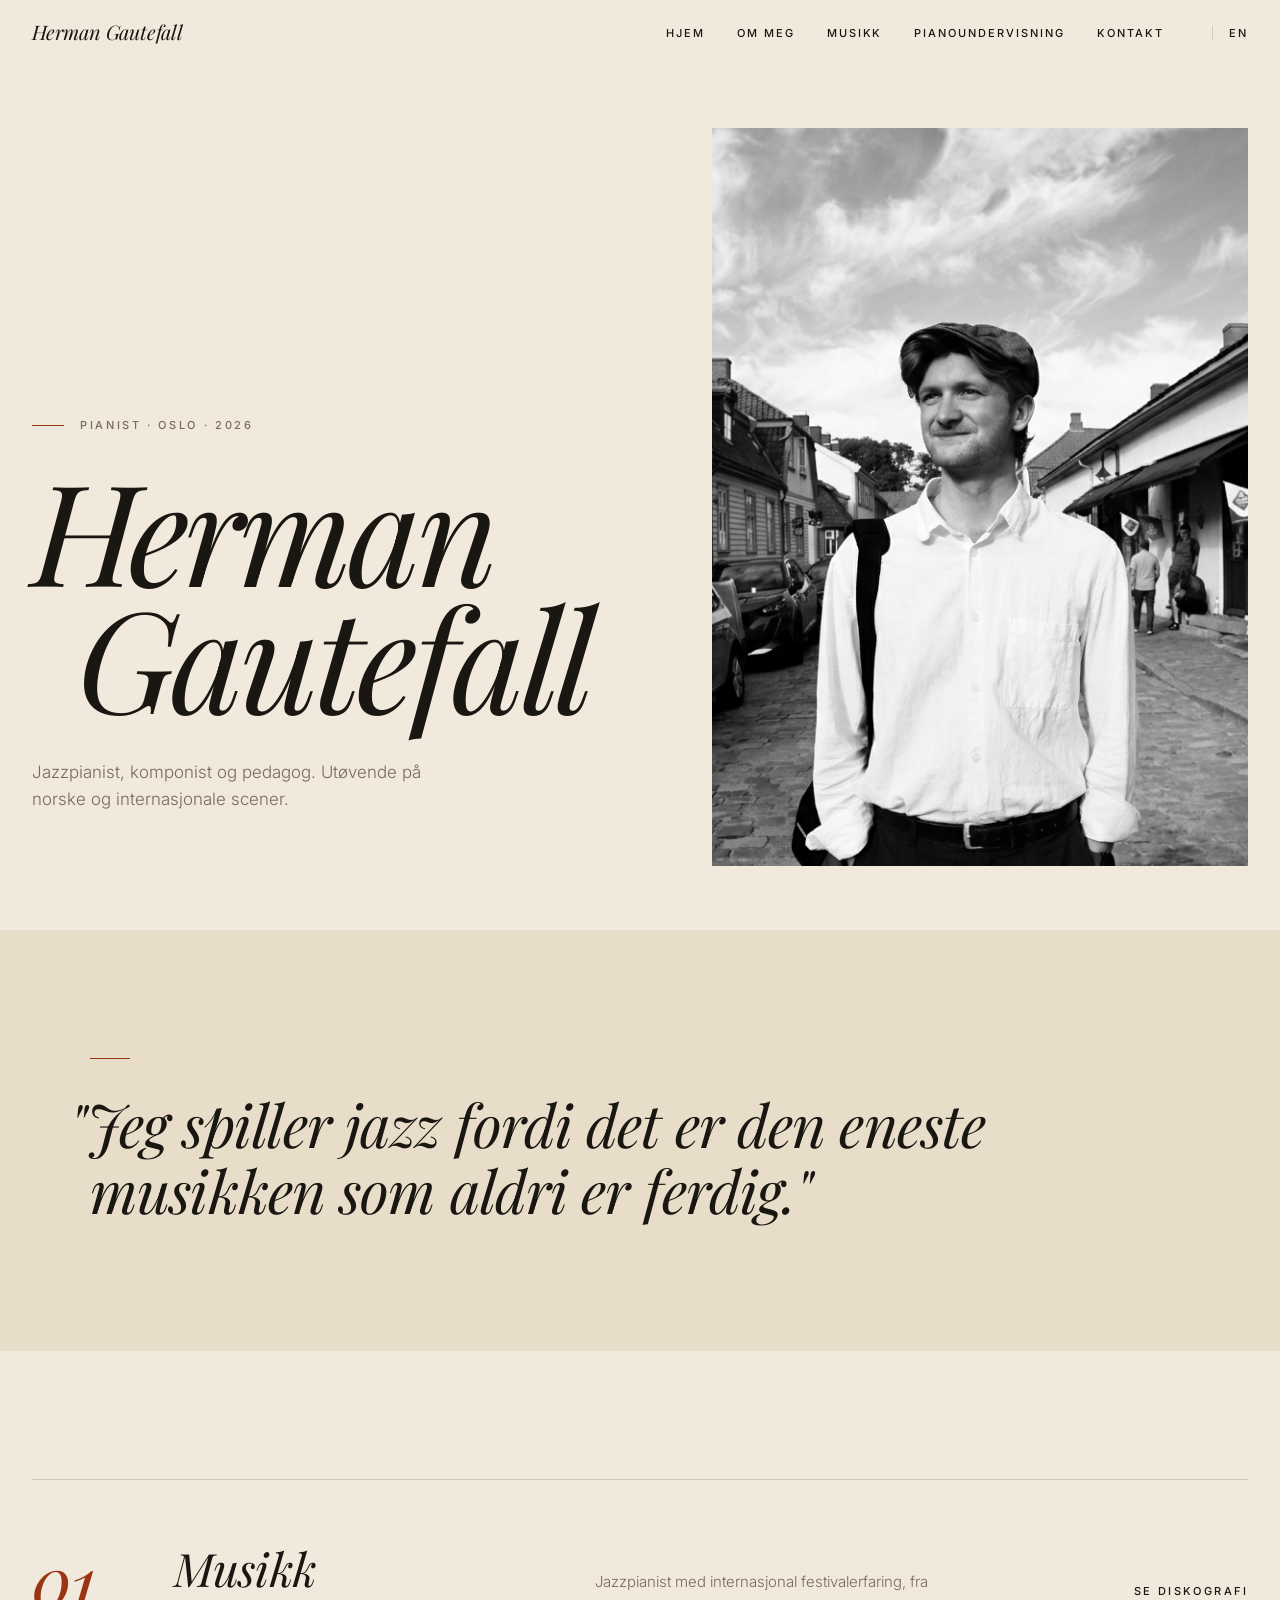
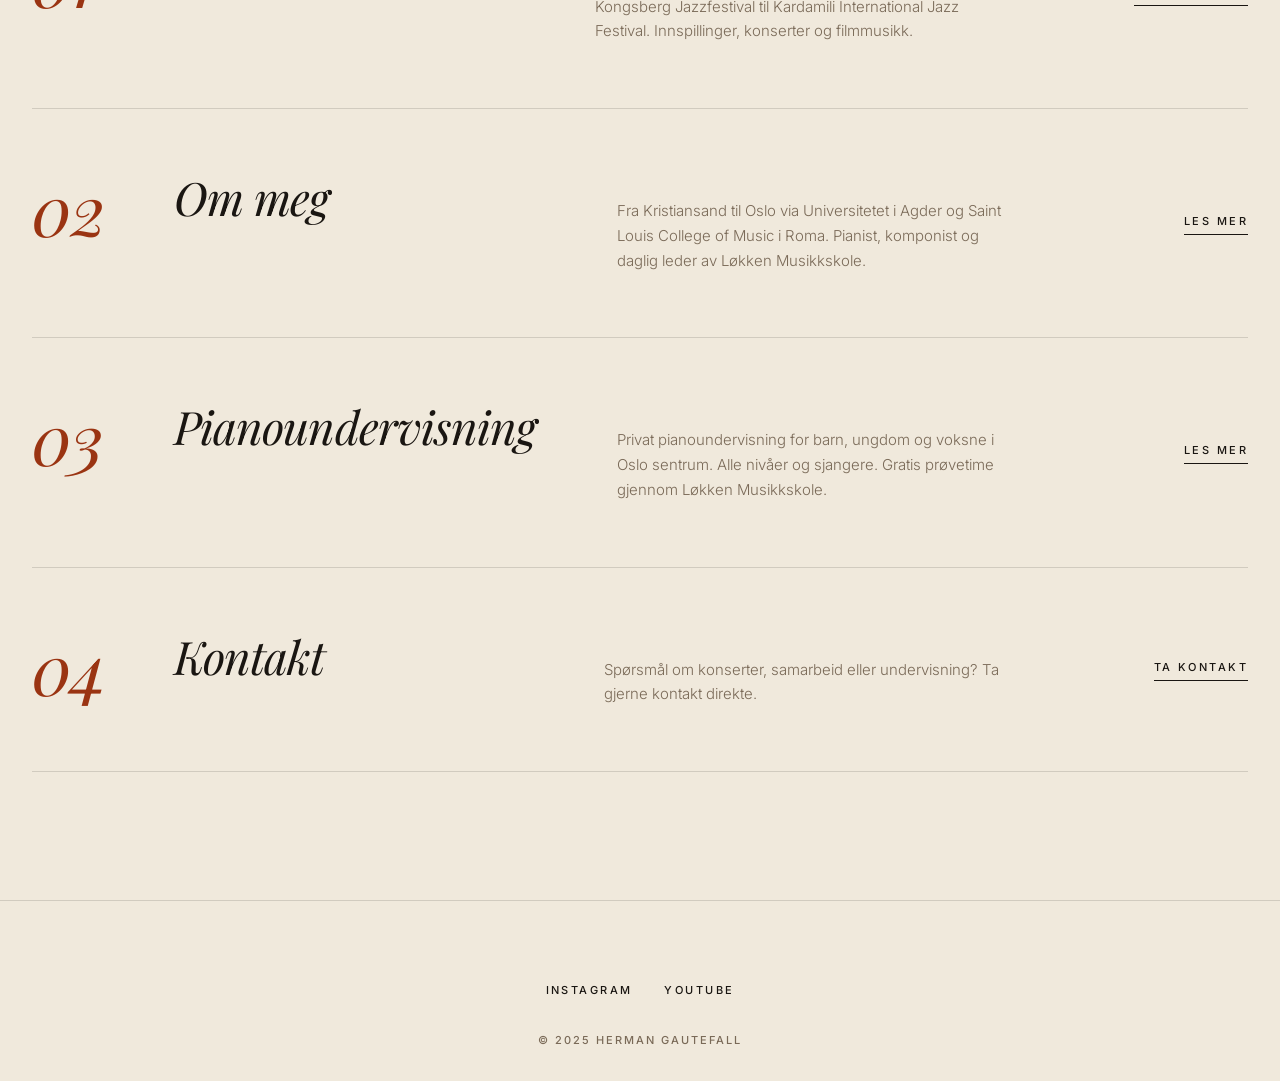
==== commit add87657: "Redaksjonell redesign — papir/blekk-palett, asymmetrisk hero, Playfair som signatur Skiftet fra glas" ====
--- a/index.html
+++ b/index.html
@@ -51,8 +51,9 @@
     <section class="hero">
       <img src="images/hero/Forsidebilde 1.png" alt="Herman Gautefall" class="hero-bg">
       <div class="hero-content">
-        <h1 class="hero-title">Herman Gautefall</h1>
-        <p class="hero-subtitle">Pianist, komponist og pedagog // Oslo, Norge</p>
+        <span class="section-label">Pianist &middot; Oslo &middot; 2026</span>
+        <h1 class="hero-title"><span class="first-name">Herman</span><span class="last-name">Gautefall</span></h1>
+        <p class="hero-subtitle">Jazzpianist, komponist og pedagog. Utøvende på norske og internasjonale scener.</p>
       </div>
     </section>
 
@@ -64,29 +65,29 @@
       </div>
     </section>
 
-    <!-- KORTGRID -->
+    <!-- REDAKSJONELL INDEKS -->
     <section class="cards-section">
       <div class="cards-grid">
-        <div class="content-card fade-in-el">
+        <a href="/musikk.html" class="content-card fade-in-el" data-index="01">
           <h2>Musikk</h2>
-          <p>Jazzpianist med internasjonal festivalerfaring fra Kongsberg Jazzfestival til Kardamili International Jazz Festival. Innspillinger, konserter og filmmusikk.</p>
-          <a class="text-link" href="/musikk.html">Se diskografi &rarr;</a>
-        </div>
-        <div class="content-card fade-in-el">
+          <p>Jazzpianist med internasjonal festivalerfaring, fra Kongsberg Jazzfestival til Kardamili International Jazz Festival. Innspillinger, konserter og filmmusikk.</p>
+          <span class="card-arrow">Se diskografi</span>
+        </a>
+        <a href="/om-meg.html" class="content-card fade-in-el" data-index="02">
           <h2>Om meg</h2>
           <p>Fra Kristiansand til Oslo via Universitetet i Agder og Saint Louis College of Music i Roma. Pianist, komponist og daglig leder av Løkken Musikkskole.</p>
-          <a class="text-link" href="/om-meg.html">Les mer &rarr;</a>
-        </div>
-        <div class="content-card fade-in-el">
+          <span class="card-arrow">Les mer</span>
+        </a>
+        <a href="/pianoundervisning.html" class="content-card fade-in-el" data-index="03">
           <h2>Pianoundervisning</h2>
           <p>Privat pianoundervisning for barn, ungdom og voksne i Oslo sentrum. Alle nivåer og sjangere. Gratis prøvetime gjennom Løkken Musikkskole.</p>
-          <a class="text-link" href="/pianoundervisning.html">Les mer &rarr;</a>
-        </div>
-        <div class="content-card fade-in-el">
+          <span class="card-arrow">Les mer</span>
+        </a>
+        <a href="/kontakt.html" class="content-card fade-in-el" data-index="04">
           <h2>Kontakt</h2>
           <p>Spørsmål om konserter, samarbeid eller undervisning? Ta gjerne kontakt direkte.</p>
-          <a class="text-link" href="/kontakt.html">Ta kontakt &rarr;</a>
-        </div>
+          <span class="card-arrow">Ta kontakt</span>
+        </a>
       </div>
     </section>
 
--- a/css/style.css
+++ b/css/style.css
@@ -1,44 +1,36 @@
 /* ═══════════════════════════════════════
-   DESIGN TOKENS
+   DESIGN TOKENS — Paper & Ink
    ═══════════════════════════════════════ */
 
 :root {
-  /* Bakgrunner */
-  --color-bg:           #faf6f0;
-  --color-bg-dark:      #FFCBA4;
-  --color-surface:      rgba(255, 255, 255, 0.72);
-  --color-surface-dark: rgba(255, 203, 164, 0.75);
-
-  /* Tekst */
-  --color-text:         #1d1d1f;
-  --color-text-muted:   #6e6e73;
-  --color-text-light:   #3d1f08;
-
-  /* Aksenter */
-  --color-accent-1:     #0071e3;
-  --color-accent-2:     #5e5ce6;
-  --color-accent-3:     #bf5af2;
-
-  /* Gradienter */
-  --gradient-hero: linear-gradient(
-    135deg,
-    #FFCBA4 0%,
-    #f5b88a 40%,
-    #eca876 70%,
-    #FFCBA4 100%
-  );
-  --gradient-accent: linear-gradient(
-    135deg,
-    #0071e3,
-    #5e5ce6,
-    #bf5af2
-  );
-
-  /* Glass-effekt */
-  --glass-bg:      rgba(255, 255, 255, 0.35);
-  --glass-border:  rgba(160, 80, 20, 0.18);
-  --glass-blur:    blur(20px);
-  --glass-shadow:  0 8px 32px rgba(100, 40, 0, 0.15);
+  /* Paper palette */
+  --color-paper:       #f0e9dc;
+  --color-paper-alt:   #e8ddc9;
+  --color-ink:         #1a1612;
+  --color-ink-muted:   #7a6a58;
+  --color-rule:        rgba(26, 22, 18, 0.14);
+  --color-accent:      #9a3412;
+  --color-accent-soft: rgba(154, 52, 18, 0.10);
+
+  /* Legacy aliases — beholdes slik at alle eldre regler fungerer */
+  --color-bg:           var(--color-paper);
+  --color-bg-dark:      var(--color-paper-alt);
+  --color-surface:      rgba(255, 255, 255, 0.50);
+  --color-surface-dark: rgba(232, 221, 201, 0.75);
+  --color-text:         var(--color-ink);
+  --color-text-muted:   var(--color-ink-muted);
+  --color-text-light:   var(--color-ink);
+  --color-accent-1:     var(--color-accent);
+  --color-accent-2:     var(--color-accent);
+  --color-accent-3:     var(--color-accent);
+
+  --glass-bg:      transparent;
+  --glass-border:  var(--color-rule);
+  --glass-blur:    blur(0);
+  --glass-shadow:  none;
+
+  --gradient-hero:   none;
+  --gradient-accent: linear-gradient(90deg, var(--color-accent), var(--color-ink));
 
   /* Typografi */
   --font-display: 'Playfair Display', Georgia, serif;
@@ -51,8 +43,8 @@
   --space-xl:  8rem;
 
   /* Layout */
-  --max-width:  1200px;
-  --nav-height: 52px;
+  --max-width:  1280px;
+  --nav-height: 64px;
 }
 
 /* ═══════════════════════════════════════
@@ -74,8 +66,8 @@
 
 body {
   font-family: var(--font-body);
-  color: var(--color-text);
-  background-color: var(--color-bg);
+  color: var(--color-ink);
+  background-color: var(--color-paper);
   min-height: 100vh;
   display: flex;
   flex-direction: column;
@@ -102,8 +94,13 @@
   list-style: none;
 }
 
-/* ═══════════════════════════════════════
-   NAV — Glassmorphism, alltid synlig
+::selection {
+  background: var(--color-accent);
+  color: var(--color-paper);
+}
+
+/* ═══════════════════════════════════════
+   NAV — Papir med hairline
    ═══════════════════════════════════════ */
 
 .site-nav {
@@ -116,24 +113,26 @@
   justify-content: space-between;
   align-items: center;
   height: var(--nav-height);
-  padding: 0 5%;
-  background: rgba(255, 203, 164, 0.80);
-  backdrop-filter: var(--glass-blur);
-  -webkit-backdrop-filter: var(--glass-blur);
-  border-bottom: 1px solid var(--glass-border);
-  transition: background 0.3s ease;
+  padding: 0 var(--space-md);
+  background: rgba(240, 233, 220, 0.82);
+  backdrop-filter: blur(14px);
+  -webkit-backdrop-filter: blur(14px);
+  border-bottom: 1px solid transparent;
+  transition: background 0.3s ease, border-color 0.3s ease;
 }
 
 .site-nav.nav-scrolled {
-  background: rgba(255, 203, 164, 0.96);
+  background: rgba(240, 233, 220, 0.96);
+  border-bottom-color: var(--color-rule);
 }
 
 .site-nav .logo {
   font-family: var(--font-display);
   font-style: italic;
-  font-size: 16px;
+  font-size: 20px;
   font-weight: 400;
-  color: var(--color-text);
+  color: var(--color-ink);
+  letter-spacing: -0.01em;
 }
 
 .nav-links {
@@ -144,24 +143,25 @@
 
 .nav-links a {
   font-family: var(--font-body);
-  font-size: 13px;
-  font-weight: 300;
-  letter-spacing: 0.05em;
-  color: var(--color-text);
-  transition: opacity 0.2s ease;
+  font-size: 11px;
+  font-weight: 500;
+  letter-spacing: 0.18em;
+  text-transform: uppercase;
+  color: var(--color-ink);
+  transition: color 0.2s ease;
 }
 
 .nav-links a:hover {
-  opacity: 0.6;
+  color: var(--color-accent);
 }
 
 .lang-switch {
   margin-left: var(--space-sm);
   padding-left: var(--space-sm);
-  border-left: 1px solid var(--glass-border);
-}
-
-/* Hamburger — skjult på desktop */
+  border-left: 1px solid var(--color-rule);
+}
+
+/* Hamburger */
 .hamburger {
   display: none;
   background: none;
@@ -169,7 +169,7 @@
   cursor: pointer;
   padding: 0;
   width: 24px;
-  height: 18px;
+  height: 16px;
   position: relative;
 }
 
@@ -177,7 +177,7 @@
   display: block;
   width: 100%;
   height: 1px;
-  background: var(--color-text);
+  background: var(--color-ink);
   position: absolute;
   left: 0;
   transition: transform 0.3s ease, opacity 0.3s ease;
@@ -197,14 +197,12 @@
   left: 0;
   right: 0;
   bottom: 0;
-  background: rgba(255, 203, 164, 0.99);
-  backdrop-filter: var(--glass-blur);
-  -webkit-backdrop-filter: var(--glass-blur);
+  background: var(--color-paper);
   z-index: 200;
   display: flex;
   flex-direction: column;
   justify-content: center;
-  padding-left: 5%;
+  padding-left: var(--space-md);
   transform: translateX(100%);
   transition: transform 300ms cubic-bezier(0.52, 0.16, 0.24, 1);
 }
@@ -215,198 +213,304 @@
 
 .mobile-nav-overlay .close-btn {
   position: absolute;
-  top: 16px;
-  right: 5%;
+  top: 20px;
+  right: var(--space-md);
   background: none;
   border: none;
-  font-size: 24px;
+  font-size: 32px;
   cursor: pointer;
-  color: var(--color-text);
+  color: var(--color-ink);
+  line-height: 1;
 }
 
 .mobile-nav-overlay a {
   display: block;
+  font-family: var(--font-display);
+  font-style: italic;
+  font-size: 32px;
+  font-weight: 400;
+  color: var(--color-ink);
+  padding: 0.4em 0;
+  letter-spacing: -0.01em;
+  transition: color 0.2s ease;
+}
+
+.mobile-nav-overlay a:hover {
+  color: var(--color-accent);
+}
+
+.mobile-nav-overlay .lang-switch {
   font-family: var(--font-body);
-  font-size: 14px;
-  font-weight: 300;
-  color: var(--color-text);
-  padding: 0.75em 0;
-  letter-spacing: 0.05em;
-}
-
-/* ═══════════════════════════════════════
-   HERO — Fullskjerm med gradient + mesh
+  font-style: normal;
+  font-size: 11px;
+  letter-spacing: 0.2em;
+  text-transform: uppercase;
+  margin-left: 0;
+  padding-left: 0;
+  border-left: none;
+  margin-top: var(--space-md);
+  color: var(--color-ink-muted);
+}
+
+/* ═══════════════════════════════════════
+   SECTION LABEL — redaksjonell kaps
+   ═══════════════════════════════════════ */
+
+.section-label {
+  display: inline-block;
+  font-family: var(--font-body);
+  font-size: 11px;
+  font-weight: 500;
+  letter-spacing: 0.24em;
+  text-transform: uppercase;
+  color: var(--color-ink-muted);
+  position: relative;
+  padding-left: 3rem;
+}
+
+.section-label::before {
+  content: '';
+  position: absolute;
+  left: 0;
+  top: 50%;
+  width: 2rem;
+  height: 1px;
+  background: var(--color-accent);
+}
+
+/* ═══════════════════════════════════════
+   HERO — Redaksjonell, asymmetrisk
    ═══════════════════════════════════════ */
 
 .hero {
   position: relative;
   width: 100%;
-  height: 100vh;
+  min-height: 100vh;
+  padding: calc(var(--nav-height) + var(--space-lg)) var(--space-md) var(--space-lg);
+  display: grid;
+  grid-template-columns: 1.15fr 1fr;
+  grid-template-rows: 1fr auto;
+  gap: var(--space-lg);
+  align-items: end;
+  background: var(--color-paper);
   overflow: hidden;
+}
+
+.hero-bg {
+  grid-column: 2;
+  grid-row: 1 / 3;
+  width: 100%;
+  height: 82vh;
+  max-height: 820px;
+  object-fit: cover;
+  object-position: center top;
+  align-self: end;
+  filter: saturate(0.92) contrast(1.02);
+}
+
+.hero-content {
+  grid-column: 1;
+  grid-row: 1 / 3;
   display: flex;
-  align-items: flex-end;
-  justify-content: center;
-  text-align: center;
-  background: var(--gradient-hero);
-}
-
-.hero-bg {
-  position: absolute;
-  top: 0;
-  left: 0;
-  width: 100%;
-  height: 100%;
-  object-fit: cover;
-  z-index: 0;
-}
-
-.hero::before {
-  content: '';
-  position: absolute;
-  inset: 0;
-  z-index: 1;
-  background:
-    linear-gradient(to bottom, rgba(0, 0, 0, 0.45) 0%, rgba(0, 0, 0, 0.65) 100%),
-    radial-gradient(ellipse at 20% 50%,
-      rgba(94, 92, 230, 0.12) 0%, transparent 60%),
-    radial-gradient(ellipse at 80% 20%,
-      rgba(191, 90, 242, 0.08) 0%, transparent 50%),
-    radial-gradient(ellipse at 60% 80%,
-      rgba(0, 113, 227, 0.08) 0%, transparent 50%);
-  background-size: 200% 200%;
-  animation: gradientShift 20s ease-in-out infinite alternate;
-  pointer-events: none;
-}
-
-.hero-content {
-  position: relative;
-  z-index: 2;
-  padding-bottom: 15vh;
-  padding-left: 5%;
-  padding-right: 5%;
+  flex-direction: column;
+  justify-content: flex-end;
+  padding-bottom: clamp(2rem, 6vh, 6rem);
+  max-width: 700px;
+}
+
+.hero-content .section-label {
+  margin-bottom: var(--space-md);
+  animation: heroTitleIn 0.8s cubic-bezier(0.4, 0, 0.2, 1) both;
 }
 
 .hero-title {
   font-family: var(--font-display);
   font-style: italic;
-  font-size: clamp(48px, 8vw, 96px);
+  font-size: clamp(64px, 11vw, 160px);
   font-weight: 400;
-  color: #ffffff;
-  letter-spacing: -0.02em;
-  line-height: 1.1;
-  margin-bottom: 0.5em;
-  animation: heroTitleIn 0.8s cubic-bezier(0.4, 0, 0.2, 1) both;
+  color: var(--color-ink);
+  letter-spacing: -0.035em;
+  line-height: 0.90;
+  margin-bottom: var(--space-md);
+  animation: heroTitleIn 0.9s cubic-bezier(0.4, 0, 0.2, 1) 0.08s both;
+}
+
+.hero-title .first-name,
+.hero-title .last-name {
+  display: block;
+}
+
+.hero-title .last-name {
+  padding-left: 0.32em;
 }
 
 .hero-subtitle {
   font-family: var(--font-body);
-  font-size: 16px;
+  font-size: 17px;
   font-weight: 300;
-  color: rgba(255, 255, 255, 0.70);
-  letter-spacing: 0.15em;
-  text-transform: uppercase;
-  animation: heroTitleIn 0.8s cubic-bezier(0.4, 0, 0.2, 1) 0.2s both;
-}
-
-/* ═══════════════════════════════════════
-   QUOTE-SEKSJON — Mørk bakgrunn + glass-kort
+  color: var(--color-ink-muted);
+  letter-spacing: 0;
+  line-height: 1.55;
+  max-width: 44ch;
+  margin-top: 0.5rem;
+  animation: heroTitleIn 0.9s cubic-bezier(0.4, 0, 0.2, 1) 0.24s both;
+}
+
+/* ═══════════════════════════════════════
+   QUOTE — Redaksjonelt pullsitat
    ═══════════════════════════════════════ */
 
 .quote-section {
-  background-color: var(--color-bg-dark);
-  padding: var(--space-xl) 5%;
-  text-align: center;
+  background-color: var(--color-paper-alt);
+  padding: var(--space-xl) var(--space-md);
 }
 
 .quote-card {
-  background: var(--glass-bg);
-  border: 1px solid var(--glass-border);
-  backdrop-filter: var(--glass-blur);
-  -webkit-backdrop-filter: var(--glass-blur);
-  border-radius: 20px;
-  padding: 3rem 4rem;
-  max-width: 760px;
+  background: transparent;
+  border: none;
+  backdrop-filter: none;
+  -webkit-backdrop-filter: none;
+  border-radius: 0;
+  padding: 0;
+  max-width: 1100px;
   margin: 0 auto;
-  box-shadow: var(--glass-shadow);
+  box-shadow: none;
+  text-align: left;
 }
 
 .quote-accent {
-  width: 60px;
-  height: 2px;
-  background: var(--gradient-accent);
-  margin: 0 auto 1.5rem;
+  width: 40px;
+  height: 1px;
+  background: var(--color-accent);
+  margin: 0 0 var(--space-md);
 }
 
 .quote-section .quote-text {
-  color: var(--color-text-light);
-}
-
-/* ═══════════════════════════════════════
-   SECTION-INTRO — Mørk intro-tekst
+  font-family: var(--font-display);
+  font-style: italic;
+  font-weight: 400;
+  font-size: clamp(30px, 4.6vw, 60px);
+  line-height: 1.12;
+  letter-spacing: -0.015em;
+  color: var(--color-ink);
+  text-indent: -0.35em;
+}
+
+/* ═══════════════════════════════════════
+   SECTION-INTRO — Mørk intro-tekst (legacy)
    ═══════════════════════════════════════ */
 
 .section-intro {
-  background-color: var(--color-bg-dark);
-  padding: var(--space-xl) 5%;
+  background-color: var(--color-paper-alt);
+  padding: var(--space-xl) var(--space-md);
 }
 
 .section-intro p {
   font-family: var(--font-body);
   font-size: 18px;
   font-weight: 300;
-  color: var(--color-text);
-  line-height: 1.6;
+  color: var(--color-ink);
+  line-height: 1.7;
   max-width: 800px;
   margin: 0 auto;
   text-align: center;
 }
 
 /* ═══════════════════════════════════════
-   CARDS-SEKSJON — Lys bakgrunn, kortgrid
+   INDEX — Redaksjonell seksjonsindeks
    ═══════════════════════════════════════ */
 
 .cards-section {
-  background-color: var(--color-bg);
-  padding: var(--space-xl) 5%;
+  background-color: var(--color-paper);
+  padding: var(--space-xl) var(--space-md);
 }
 
 .cards-grid {
-  display: grid;
-  grid-template-columns: repeat(2, 1fr);
-  gap: 1.5rem;
+  display: block;
   max-width: var(--max-width);
   margin: 0 auto;
+  border-top: 1px solid var(--color-rule);
 }
 
 .content-card {
-  background: #ffffff;
-  border-radius: 18px;
-  box-shadow: 0 2px 12px rgba(0, 0, 0, 0.06);
-  padding: 2.5rem;
-  transition: transform 0.3s cubic-bezier(0.4, 0, 0.2, 1),
-              box-shadow 0.3s cubic-bezier(0.4, 0, 0.2, 1);
+  display: grid;
+  grid-template-columns: 110px 1fr 1.3fr auto;
+  gap: var(--space-md);
+  align-items: baseline;
+  padding: var(--space-lg) 0;
+  border-bottom: 1px solid var(--color-rule);
+  background: transparent;
+  border-radius: 0;
+  box-shadow: none;
+  transition: padding 0.3s ease;
+  position: relative;
+  color: var(--color-ink);
 }
 
 .content-card:hover {
-  transform: translateY(-4px);
-  box-shadow: 0 12px 40px rgba(0, 0, 0, 0.12);
+  transform: none;
+  box-shadow: none;
+  padding-left: 0.5rem;
+}
+
+.content-card::before {
+  content: attr(data-index);
+  font-family: var(--font-display);
+  font-style: italic;
+  font-size: clamp(44px, 5.5vw, 72px);
+  font-weight: 400;
+  color: var(--color-accent);
+  line-height: 1;
+  letter-spacing: -0.02em;
+  align-self: start;
 }
 
 .content-card h2 {
+  font-family: var(--font-display);
+  font-style: italic;
+  font-weight: 400;
+  font-size: clamp(28px, 3.6vw, 46px);
+  line-height: 1.05;
+  color: var(--color-ink);
+  letter-spacing: -0.02em;
+  margin: 0;
+  transition: color 0.3s ease;
+}
+
+.content-card p {
   font-family: var(--font-body);
-  font-size: 22px;
+  font-size: 15px;
+  font-weight: 300;
+  line-height: 1.65;
+  color: var(--color-ink-muted);
+  max-width: 44ch;
+  margin: 0;
+}
+
+.content-card .card-arrow {
+  justify-self: end;
+  align-self: center;
+  font-family: var(--font-body);
+  font-size: 11px;
   font-weight: 500;
-  color: var(--color-text);
-  margin-bottom: 0.75rem;
-  line-height: 1.3;
-}
-
-.content-card p {
-  font-size: 16px;
-  font-weight: 300;
-  color: var(--color-text-muted);
-  line-height: 1.6;
-  margin-bottom: 1.25rem;
+  letter-spacing: 0.22em;
+  text-transform: uppercase;
+  color: var(--color-ink);
+  padding-bottom: 4px;
+  border-bottom: 1px solid var(--color-ink);
+  transition: color 0.3s ease, border-color 0.3s ease, transform 0.3s ease;
+  white-space: nowrap;
+}
+
+.content-card:hover h2,
+.content-card:hover::before {
+  color: var(--color-accent);
+}
+
+.content-card:hover .card-arrow {
+  color: var(--color-accent);
+  border-color: var(--color-accent);
+  transform: translateX(6px);
 }
 
 /* ═══════════════════════════════════════
@@ -414,11 +518,15 @@
    ═══════════════════════════════════════ */
 
 .text-link {
-  color: var(--color-accent-1);
+  color: var(--color-accent);
   text-decoration: none;
-  font-size: 15px;
-  font-weight: 400;
+  font-size: 12px;
+  font-weight: 500;
+  letter-spacing: 0.2em;
+  text-transform: uppercase;
   transition: opacity 0.2s ease;
+  border-bottom: 1px solid currentColor;
+  padding-bottom: 2px;
 }
 
 .text-link:hover {
@@ -426,12 +534,12 @@
 }
 
 /* ═══════════════════════════════════════
-   ABOUT — Portrett + biografi
+   OM MEG — Portrett + biografi
    ═══════════════════════════════════════ */
 
 .about-portrait-section {
-  background-color: var(--color-bg-dark);
-  padding: var(--space-xl) 5%;
+  background-color: var(--color-paper-alt);
+  padding: var(--space-xl) var(--space-md);
   display: flex;
   justify-content: center;
   align-items: center;
@@ -439,12 +547,12 @@
 }
 
 .about-portrait-wrapper {
-  width: 320px;
-  height: 320px;
+  width: 340px;
+  height: 340px;
   border-radius: 50%;
   overflow: hidden;
-  box-shadow: 0 8px 40px rgba(0, 0, 0, 0.4);
-  border: 4px solid var(--glass-border);
+  box-shadow: 0 16px 60px rgba(26, 22, 18, 0.18);
+  border: 1px solid var(--color-rule);
 }
 
 .about-portrait-wrapper img {
@@ -454,24 +562,27 @@
 }
 
 .about-bio {
-  padding: var(--space-xl) 5%;
-  max-width: 750px;
+  padding: var(--space-xl) var(--space-md);
+  max-width: 780px;
   margin: 0 auto;
 }
 
 .about-bio h2 {
   font-family: var(--font-display);
   font-style: italic;
-  font-size: 28px;
+  font-size: clamp(32px, 4vw, 48px);
+  line-height: 1.1;
+  letter-spacing: -0.02em;
   margin-bottom: var(--space-lg);
-  color: var(--color-text);
+  color: var(--color-ink);
 }
 
 .about-bio p {
-  font-size: 16px;
+  font-family: var(--font-body);
+  font-size: 17px;
   line-height: 1.8;
   font-weight: 300;
-  color: var(--color-text);
+  color: var(--color-ink);
   margin-bottom: 1.5em;
 }
 
@@ -481,10 +592,11 @@
 
 .about-bio em {
   font-style: italic;
-}
-
-/* ═══════════════════════════════════════
-   MAIN CONTENT
+  color: var(--color-accent);
+}
+
+/* ═══════════════════════════════════════
+   MAIN
    ═══════════════════════════════════════ */
 
 main {
@@ -492,9 +604,19 @@
 }
 
 .content-section {
-  padding: var(--space-lg) 5%;
+  padding: var(--space-lg) var(--space-md);
   max-width: var(--max-width);
   margin: 0 auto;
+}
+
+.section-title {
+  font-family: var(--font-display);
+  font-style: italic;
+  font-size: clamp(36px, 5vw, 64px);
+  line-height: 1.05;
+  letter-spacing: -0.025em;
+  color: var(--color-ink);
+  margin-bottom: var(--space-lg);
 }
 
 /* ═══════════════════════════════════════
@@ -506,23 +628,24 @@
   grid-template-columns: repeat(2, 1fr);
   gap: var(--space-lg);
   padding: var(--space-md) 0;
-  max-width: 800px;
+  max-width: 900px;
 }
 
 .work-item img {
   width: 100%;
   aspect-ratio: 1;
   object-fit: cover;
-  transition: opacity 0.3s ease-out, transform 0.4s ease-out;
+  transition: opacity 0.3s ease-out, transform 0.6s cubic-bezier(0.4, 0, 0.2, 1);
 }
 
 .work-item:hover img {
-  opacity: 0.85;
+  opacity: 0.9;
+  transform: scale(1.02);
 }
 
 .work-item .caption {
   font-size: 14px;
-  color: var(--color-text);
+  color: var(--color-ink);
   margin-top: 0.75em;
   line-height: 1.4;
   font-weight: 400;
@@ -530,17 +653,19 @@
 
 .work-item .caption-title {
   font-family: var(--font-display);
-  font-size: 18px;
-  color: var(--color-text);
-  margin-top: 0.75em;
-  line-height: 1.3;
+  font-style: italic;
+  font-size: 22px;
+  color: var(--color-ink);
+  margin-top: 1em;
+  line-height: 1.2;
+  letter-spacing: -0.01em;
 }
 
 .work-item .caption-desc {
   font-size: 13px;
   font-weight: 300;
-  color: var(--color-text-muted);
-  margin-top: 0.5em;
+  color: var(--color-ink-muted);
+  margin-top: 0.4em;
   line-height: 1.6;
 }
 
@@ -564,39 +689,46 @@
 .video-item .caption {
   font-size: 13px;
   font-weight: 300;
-  color: var(--color-text-muted);
+  color: var(--color-ink-muted);
   margin-top: 0.5em;
-}
-
-/* ═══════════════════════════════════════
-   KONTAKTSIDEN
+  letter-spacing: 0.02em;
+}
+
+/* ═══════════════════════════════════════
+   KONTAKT
    ═══════════════════════════════════════ */
 
 .contact-info {
-  max-width: 600px;
+  max-width: 640px;
 }
 
 .contact-info p {
-  font-size: 16px;
+  font-size: 17px;
   line-height: 1.8;
   font-weight: 300;
   margin-bottom: 1.5em;
+  color: var(--color-ink);
 }
 
 .contact-details {
   margin-top: var(--space-md);
+  padding-top: var(--space-md);
+  border-top: 1px solid var(--color-rule);
 }
 
 .contact-details a {
   display: block;
-  font-size: 15px;
-  line-height: 2;
-  color: var(--color-text);
-  transition: opacity 0.2s ease;
+  font-family: var(--font-display);
+  font-style: italic;
+  font-size: clamp(22px, 2.6vw, 32px);
+  line-height: 1.6;
+  color: var(--color-ink);
+  letter-spacing: -0.01em;
+  transition: color 0.2s ease;
 }
 
 .contact-details a:hover {
-  opacity: 0.5;
+  color: var(--color-accent);
 }
 
 /* ═══════════════════════════════════════
@@ -607,20 +739,23 @@
   display: flex;
   gap: var(--space-md);
   padding: var(--space-sm) 0;
-  font-size: 13px;
-  font-weight: 300;
-  letter-spacing: 0.1em;
+  font-size: 11px;
+  font-weight: 500;
+  letter-spacing: 0.22em;
   text-transform: uppercase;
   justify-content: center;
 }
 
 .social-links a {
-  color: var(--color-text);
-  transition: opacity 0.2s ease;
+  color: var(--color-ink);
+  transition: color 0.2s ease;
+  border-bottom: none;
+  padding: 0;
 }
 
 .social-links a:hover {
-  opacity: 0.6;
+  color: var(--color-accent);
+  opacity: 1;
 }
 
 /* ═══════════════════════════════════════
@@ -628,27 +763,32 @@
    ═══════════════════════════════════════ */
 
 .site-footer {
-  background-color: var(--color-bg-dark);
-  border-top: 1px solid var(--glass-border);
+  background-color: var(--color-paper);
+  border-top: 1px solid var(--color-rule);
   text-align: center;
-  padding: var(--space-md) 5%;
-  font-size: 12px;
-  font-weight: 300;
-  color: var(--color-text);
-  letter-spacing: 0.05em;
+  padding: var(--space-lg) var(--space-md) var(--space-md);
+  font-size: 11px;
+  font-weight: 500;
+  color: var(--color-ink-muted);
+  letter-spacing: 0.18em;
+  text-transform: uppercase;
+}
+
+.site-footer p {
+  margin-top: var(--space-sm);
 }
 
 .site-footer a {
-  color: var(--color-text);
-  transition: opacity 0.2s ease;
+  color: var(--color-ink);
+  transition: color 0.2s ease;
 }
 
 .site-footer a:hover {
-  opacity: 0.6;
-}
-
-/* ═══════════════════════════════════════
-   SIDE-OVERGANG — Slide-up overlay
+  color: var(--color-accent);
+}
+
+/* ═══════════════════════════════════════
+   SIDE-OVERGANG
    ═══════════════════════════════════════ */
 
 .page-overlay {
@@ -657,7 +797,7 @@
   left: 0;
   width: 100%;
   height: 100%;
-  background: var(--color-bg-dark);
+  background: var(--color-paper);
   z-index: 999;
   transform: translateY(100%);
   transition: transform 0.5s cubic-bezier(0.52, 0.16, 0.24, 1);
@@ -682,20 +822,19 @@
 }
 
 /* ═══════════════════════════════════════
-   PIANOTIMER-SIDEN (pt-* klasser)
-   ═══════════════════════════════════════ */
-
-/* Hero */
+   PIANOUNDERVISNING (pt-*)
+   ═══════════════════════════════════════ */
+
 .pt-hero {
-  background-color: var(--color-bg-dark);
+  background-color: var(--color-paper-alt);
   position: relative;
-  padding: calc(var(--nav-height) + var(--space-xl)) 5% var(--space-xl);
-  text-align: center;
+  padding: calc(var(--nav-height) + var(--space-xl)) var(--space-md) var(--space-xl);
+  text-align: left;
 }
 
 .pt-hero--bg {
   background-image:
-    linear-gradient(rgba(255, 180, 120, 0.55), rgba(255, 160, 90, 0.72)),
+    linear-gradient(rgba(240, 233, 220, 0.78), rgba(232, 221, 201, 0.90)),
     url('../images/pianoundervisning/Pianobilde 1.jpg');
   background-size: cover;
   background-position: center;
@@ -703,69 +842,78 @@
 }
 
 .pt-hero-inner {
-  max-width: 800px;
+  max-width: 900px;
   margin: 0 auto;
 }
 
 .pt-hero-h1 {
   font-family: var(--font-display);
   font-style: italic;
-  font-size: clamp(36px, 5vw, 56px);
-  line-height: 1.2;
-  color: var(--color-text-light);
+  font-size: clamp(40px, 6.5vw, 84px);
+  line-height: 1.0;
+  letter-spacing: -0.03em;
+  color: var(--color-ink);
   margin-bottom: var(--space-md);
 }
 
 .pt-hero-ingress {
   font-family: var(--font-body);
-  font-size: 16px;
+  font-size: 17px;
   font-weight: 300;
-  line-height: 1.6;
-  color: var(--color-text);
+  line-height: 1.7;
+  color: var(--color-ink);
   margin-bottom: var(--space-lg);
+  max-width: 56ch;
 }
 
 .pt-btn-outline {
   display: inline-block;
   font-family: var(--font-body);
-  font-size: 14px;
-  font-weight: 300;
-  letter-spacing: 0.05em;
-  color: var(--color-text-light);
-  border: 1px solid var(--glass-border);
-  border-radius: 8px;
-  padding: 0.75em 2em;
-  transition: opacity 0.3s ease-out, background 0.3s ease;
+  font-size: 11px;
+  font-weight: 500;
+  letter-spacing: 0.22em;
+  text-transform: uppercase;
+  color: var(--color-ink);
+  border: none;
+  border-bottom: 1px solid var(--color-ink);
+  border-radius: 0;
+  padding: 0.6em 0 0.5em;
+  background: transparent;
+  transition: color 0.3s ease, border-color 0.3s ease, transform 0.3s ease;
 }
 
 .pt-btn-outline:hover {
-  opacity: 0.8;
-  background: var(--glass-bg);
-}
-
-/* Seksjon 2 — Tilpasset deg */
+  color: var(--color-accent);
+  border-color: var(--color-accent);
+  transform: translateX(4px);
+  opacity: 1;
+  background: transparent;
+}
+
+/* Tilpasset deg */
 .pt-tilpasset {
-  background-color: var(--color-bg);
-  padding: var(--space-xl) 5%;
+  background-color: var(--color-paper);
+  padding: var(--space-xl) var(--space-md);
 }
 
 .pt-tilpasset-inner {
-  max-width: 800px;
+  max-width: 900px;
   margin: 0 auto;
 }
 
 .pt-tilpasset-img {
   width: 100%;
-  border-radius: 12px;
+  border-radius: 2px;
   margin-bottom: var(--space-lg);
 }
 
 .pt-h2 {
   font-family: var(--font-display);
   font-style: italic;
-  font-size: 28px;
-  line-height: 1.3;
-  color: var(--color-text);
+  font-size: clamp(28px, 3.6vw, 44px);
+  line-height: 1.1;
+  letter-spacing: -0.02em;
+  color: var(--color-ink);
   margin-bottom: var(--space-md);
 }
 
@@ -778,10 +926,10 @@
 }
 
 .pt-tilpasset p {
-  font-size: 16px;
+  font-size: 17px;
   font-weight: 300;
-  line-height: 1.7;
-  color: var(--color-text);
+  line-height: 1.8;
+  color: var(--color-ink);
   margin-bottom: 1em;
 }
 
@@ -798,12 +946,12 @@
 
 .pt-tilpasset-portrait {
   flex-shrink: 0;
-  width: 220px;
-  height: 220px;
+  width: 240px;
+  height: 240px;
   border-radius: 50%;
   overflow: hidden;
-  box-shadow: 0 8px 40px rgba(0, 0, 0, 0.12);
-  border: 3px solid rgba(0, 0, 0, 0.06);
+  box-shadow: 0 12px 48px rgba(26, 22, 18, 0.14);
+  border: 1px solid var(--color-rule);
 }
 
 .pt-tilpasset-portrait img {
@@ -815,123 +963,141 @@
 .pt-list-intro {
   margin-top: var(--space-md);
   font-size: 16px;
-  font-weight: 400;
-  color: var(--color-text);
+  font-weight: 500;
+  color: var(--color-ink);
 }
 
 .pt-checklist {
-  margin-top: 0.5em;
+  margin-top: 0.75em;
 }
 
 .pt-checklist li {
+  font-size: 16px;
+  font-weight: 300;
+  line-height: 1.75;
+  padding: 0.3em 0;
+  display: flex;
+  gap: 0.75em;
+  align-items: baseline;
+  color: var(--color-ink);
+}
+
+.pt-check {
+  color: var(--color-accent);
+  font-weight: 500;
+  flex-shrink: 0;
+}
+
+/* Hvem passer det for */
+.pt-hvem {
+  background-color: var(--color-paper-alt);
+  padding: var(--space-xl) var(--space-md);
+}
+
+.pt-cards {
+  display: grid;
+  grid-template-columns: repeat(3, 1fr);
+  gap: 0;
+  max-width: var(--max-width);
+  margin: var(--space-lg) auto 0;
+  border-top: 1px solid var(--color-rule);
+  border-bottom: 1px solid var(--color-rule);
+}
+
+.pt-card {
+  background-color: transparent;
+  padding: var(--space-md) var(--space-md) var(--space-md) 0;
+  border-radius: 0;
+  box-shadow: none;
+  border-right: 1px solid var(--color-rule);
+  transition: background 0.3s ease;
+}
+
+.pt-card:last-child {
+  border-right: none;
+}
+
+.pt-card:hover {
+  transform: none;
+  box-shadow: none;
+  background: var(--color-accent-soft);
+}
+
+.pt-h3 {
+  font-family: var(--font-display);
+  font-style: italic;
+  font-size: clamp(22px, 2.4vw, 28px);
+  line-height: 1.15;
+  letter-spacing: -0.01em;
+  color: var(--color-ink);
+  margin-bottom: 0.75em;
+  padding-left: var(--space-md);
+}
+
+.pt-card p {
   font-size: 15px;
   font-weight: 300;
   line-height: 1.7;
-  padding: 0.35em 0;
-  display: flex;
-  gap: 0.75em;
-  align-items: baseline;
-  color: var(--color-text);
-}
-
-.pt-check {
-  color: var(--color-accent-1);
-  font-weight: 500;
-  flex-shrink: 0;
-}
-
-/* Seksjon 3 — Hvem passer det for */
-.pt-hvem {
-  background-color: var(--color-bg);
-  padding: var(--space-xl) 5%;
-}
-
-.pt-cards {
-  display: grid;
-  grid-template-columns: repeat(3, 1fr);
-  gap: var(--space-md);
-  max-width: var(--max-width);
-  margin: var(--space-md) auto 0;
-}
-
-.pt-card {
-  background-color: #ffffff;
-  padding: 2rem;
-  border-radius: 18px;
-  box-shadow: 0 2px 12px rgba(0, 0, 0, 0.06);
-  transition: transform 0.3s cubic-bezier(0.4, 0, 0.2, 1),
-              box-shadow 0.3s cubic-bezier(0.4, 0, 0.2, 1);
-}
-
-.pt-card:hover {
-  transform: translateY(-4px);
-  box-shadow: 0 12px 40px rgba(0, 0, 0, 0.12);
-}
-
-.pt-h3 {
-  font-family: var(--font-display);
-  font-style: italic;
-  font-size: 20px;
-  line-height: 1.3;
-  color: var(--color-text);
-  margin-bottom: 0.75em;
-}
-
-.pt-card p {
-  font-size: 14px;
-  font-weight: 300;
-  line-height: 1.7;
-  color: var(--color-text-muted);
-}
-
-/* Seksjon 4 — Praktisk informasjon */
+  color: var(--color-ink-muted);
+  padding-left: var(--space-md);
+}
+
+/* Praktisk informasjon */
 .pt-praktisk {
-  background-color: var(--color-bg);
-  padding: var(--space-xl) 5%;
+  background-color: var(--color-paper);
+  padding: var(--space-xl) var(--space-md);
 }
 
 .pt-praktisk-inner {
-  max-width: 700px;
+  max-width: 780px;
   margin: 0 auto;
 }
 
 .pt-info-table {
-  margin-top: var(--space-md);
-  background: #ffffff;
-  border-radius: 18px;
-  overflow: hidden;
-  box-shadow: 0 2px 12px rgba(0, 0, 0, 0.06);
-  padding: 0 2rem;
+  margin-top: var(--space-lg);
+  background: transparent;
+  border-top: 1px solid var(--color-rule);
+  border-radius: 0;
+  box-shadow: none;
+  overflow: visible;
+  padding: 0;
 }
 
 .pt-info-row {
   display: flex;
   justify-content: space-between;
-  padding: 1.25em 0;
-  border-bottom: 1px solid var(--color-bg);
+  padding: 1.4em 0;
+  border-bottom: 1px solid var(--color-rule);
   gap: var(--space-md);
 }
 
 .pt-info-row:last-child {
-  border-bottom: none;
+  border-bottom: 1px solid var(--color-rule);
 }
 
 .pt-info-label {
-  font-size: 14px;
+  font-family: var(--font-body);
+  font-size: 11px;
   font-weight: 500;
-  color: var(--color-text);
+  letter-spacing: 0.2em;
+  text-transform: uppercase;
+  color: var(--color-ink-muted);
   flex-shrink: 0;
+  padding-top: 0.2em;
 }
 
 .pt-info-value {
-  font-size: 14px;
-  font-weight: 300;
-  color: var(--color-text-muted);
+  font-family: var(--font-display);
+  font-style: italic;
+  font-size: 20px;
+  font-weight: 400;
+  color: var(--color-ink);
   text-align: right;
+  letter-spacing: -0.01em;
 }
 
 .pt-info-value a {
-  color: var(--color-accent-1);
+  color: var(--color-accent);
   transition: opacity 0.2s ease;
 }
 
@@ -939,40 +1105,45 @@
   opacity: 0.7;
 }
 
-/* Seksjon 5 — FAQ */
+/* FAQ */
 .pt-faq {
-  background-color: var(--color-bg);
-  padding: var(--space-xl) 5%;
+  background-color: var(--color-paper-alt);
+  padding: var(--space-xl) var(--space-md);
 }
 
 .pt-faq-list {
-  max-width: 700px;
-  margin: var(--space-md) auto 0;
-  background: #ffffff;
-  border-radius: 18px;
-  padding: 0 2rem;
-  box-shadow: 0 2px 12px rgba(0, 0, 0, 0.06);
+  max-width: 780px;
+  margin: var(--space-lg) auto 0;
+  background: transparent;
+  border-top: 1px solid var(--color-rule);
+  border-radius: 0;
+  padding: 0;
+  box-shadow: none;
 }
 
 .pt-faq-item {
-  border-bottom: 1px solid var(--color-bg);
-}
-
-.pt-faq-item:last-child {
-  border-bottom: none;
+  border-bottom: 1px solid var(--color-rule);
 }
 
 .pt-faq-item summary {
-  font-family: var(--font-body);
-  font-size: 15px;
-  font-weight: 500;
-  color: var(--color-text);
+  font-family: var(--font-display);
+  font-style: italic;
+  font-size: clamp(20px, 2.2vw, 26px);
+  font-weight: 400;
+  color: var(--color-ink);
   cursor: pointer;
-  padding: 1.25em 0;
+  padding: 1.5em 0;
   list-style: none;
   display: flex;
   justify-content: space-between;
   align-items: center;
+  gap: var(--space-md);
+  letter-spacing: -0.01em;
+  transition: color 0.2s ease;
+}
+
+.pt-faq-item summary:hover {
+  color: var(--color-accent);
 }
 
 .pt-faq-item summary::-webkit-details-marker {
@@ -980,87 +1151,133 @@
 }
 
 .pt-faq-item summary::after {
-  content: "\25BC";
-  font-size: 10px;
-  color: var(--color-text-muted);
-  transition: transform 0.3s ease;
+  content: "+";
+  font-family: var(--font-body);
+  font-style: normal;
+  font-size: 22px;
+  font-weight: 300;
+  color: var(--color-ink-muted);
+  transition: transform 0.3s ease, color 0.2s ease;
   flex-shrink: 0;
   margin-left: var(--space-sm);
 }
 
 .pt-faq-item[open] summary::after {
-  transform: rotate(180deg);
+  transform: rotate(45deg);
+  color: var(--color-accent);
 }
 
 .pt-faq-item p {
-  font-size: 14px;
+  font-family: var(--font-body);
+  font-size: 16px;
   font-weight: 300;
-  line-height: 1.7;
-  color: var(--color-text-muted);
-  padding-bottom: 1.25em;
+  line-height: 1.75;
+  color: var(--color-ink-muted);
+  padding-bottom: 1.75em;
+  max-width: 64ch;
 }
 
 .pt-faq-item p a {
-  color: var(--color-accent-1);
+  color: var(--color-accent);
 }
 
 .pt-faq-more {
-  max-width: 700px;
-  margin: var(--space-md) auto 0;
+  max-width: 780px;
+  margin: var(--space-lg) auto 0;
+  text-align: left;
+}
+
+/* CTA */
+.pt-cta {
+  background-color: var(--color-ink);
+  padding: var(--space-xl) var(--space-md);
   text-align: center;
-}
-
-/* Seksjon 6 — CTA bunn */
-.pt-cta {
-  background-color: var(--color-bg-dark);
-  padding: var(--space-xl) 5%;
-  text-align: center;
+  color: var(--color-paper);
 }
 
 .pt-cta-inner {
-  max-width: 700px;
+  max-width: 800px;
   margin: 0 auto;
 }
 
 .pt-cta-glass {
-  background: var(--glass-bg);
-  border: 1px solid var(--glass-border);
-  backdrop-filter: var(--glass-blur);
-  -webkit-backdrop-filter: var(--glass-blur);
-  border-radius: 20px;
-  padding: 3rem 4rem;
-  box-shadow: var(--glass-shadow);
+  background: transparent;
+  border: none;
+  backdrop-filter: none;
+  -webkit-backdrop-filter: none;
+  border-radius: 0;
+  padding: 0;
+  box-shadow: none;
 }
 
 .pt-cta-h2 {
   font-family: var(--font-display);
   font-style: italic;
-  font-size: 32px;
-  line-height: 1.3;
-  color: var(--color-text-light);
+  font-size: clamp(36px, 5vw, 64px);
+  line-height: 1.05;
+  letter-spacing: -0.025em;
+  color: var(--color-paper);
   margin-bottom: var(--space-md);
 }
 
 .pt-cta p {
   font-size: 16px;
   font-weight: 300;
-  line-height: 1.6;
-  color: var(--color-text);
+  line-height: 1.7;
+  color: rgba(240, 233, 220, 0.72);
   margin-bottom: var(--space-lg);
+  max-width: 56ch;
+  margin-left: auto;
+  margin-right: auto;
+}
+
+.pt-cta .pt-btn-outline {
+  color: var(--color-paper);
+  border-bottom-color: var(--color-paper);
+}
+
+.pt-cta .pt-btn-outline:hover {
+  color: var(--color-accent);
+  border-color: var(--color-accent);
 }
 
 /* ═══════════════════════════════════════
    RESPONSIVITET
    ═══════════════════════════════════════ */
 
-/* Tablet */
 @media (max-width: 1024px) {
-  .cards-grid {
-    gap: 1rem;
-  }
-}
-
-/* Mobil */
+  .content-card {
+    grid-template-columns: 80px 1fr 1fr auto;
+  }
+  .content-card::before {
+    font-size: 48px;
+  }
+}
+
+@media (max-width: 900px) {
+  .hero {
+    grid-template-columns: 1fr;
+    grid-template-rows: auto auto;
+    min-height: auto;
+    padding-top: calc(var(--nav-height) + var(--space-md));
+    gap: var(--space-md);
+  }
+  .hero-bg {
+    grid-column: 1;
+    grid-row: 2;
+    height: 60vh;
+    max-height: 560px;
+  }
+  .hero-content {
+    grid-column: 1;
+    grid-row: 1;
+    padding-bottom: var(--space-md);
+  }
+  .hero-title {
+    font-size: clamp(52px, 14vw, 88px);
+  }
+}
+
 @media (max-width: 768px) {
   .nav-links {
     display: none;
@@ -1071,11 +1288,42 @@
   }
 
   .hero-title {
-    font-size: clamp(36px, 10vw, 48px);
-  }
-
-  .cards-grid {
-    grid-template-columns: 1fr;
+    font-size: clamp(44px, 14vw, 72px);
+  }
+
+  .hero-title .last-name {
+    padding-left: 0.2em;
+  }
+
+  .content-card {
+    grid-template-columns: 1fr auto;
+    grid-template-rows: auto auto auto;
+    gap: 0.5rem var(--space-md);
+    padding: var(--space-md) 0;
+  }
+
+  .content-card::before {
+    grid-column: 1;
+    grid-row: 1;
+    font-size: 28px;
+    line-height: 1;
+    margin-bottom: 0.25em;
+  }
+
+  .content-card h2 {
+    grid-column: 1 / 3;
+    grid-row: 2;
+    font-size: clamp(28px, 7vw, 40px);
+  }
+
+  .content-card p {
+    grid-column: 1 / 3;
+    grid-row: 3;
+    margin-top: 0.5rem;
+  }
+
+  .content-card .card-arrow {
+    display: none;
   }
 
   .works-grid {
@@ -1087,17 +1335,13 @@
     grid-template-columns: 1fr;
   }
 
-  .quote-card {
-    padding: 2rem;
-  }
-
   .quote-section .quote-text {
-    font-size: 24px;
+    font-size: clamp(26px, 7vw, 38px);
   }
 
   .about-portrait-wrapper {
-    width: 240px;
-    height: 240px;
+    width: 260px;
+    height: 260px;
   }
 
   .about-portrait-section {
@@ -1105,43 +1349,41 @@
   }
 
   .about-bio {
-    padding: var(--space-lg) 5%;
+    padding: var(--space-lg) var(--space-md);
   }
 
   .about-bio h2 {
-    font-size: 24px;
-  }
-
-  /* Pianotimer mobil */
+    font-size: 28px;
+  }
+
   .pt-tilpasset-split {
     flex-direction: column;
-    align-items: center;
+    align-items: flex-start;
   }
 
   .pt-tilpasset-portrait {
-    width: 180px;
-    height: 180px;
+    width: 200px;
+    height: 200px;
     order: -1;
-  }
-
-  .pt-hero-h1 {
-    font-size: clamp(26px, 7vw, 36px);
   }
 
   .pt-cards {
     grid-template-columns: 1fr;
-  }
-
-  .pt-h2 {
-    font-size: 24px;
-  }
-
-  .pt-cta-h2 {
-    font-size: 26px;
-  }
-
-  .pt-cta-glass {
-    padding: 2rem 1.5rem;
+    border-top: 1px solid var(--color-rule);
+  }
+
+  .pt-card {
+    border-right: none;
+    border-bottom: 1px solid var(--color-rule);
+    padding: var(--space-md) 0;
+  }
+
+  .pt-card:last-child {
+    border-bottom: none;
+  }
+
+  .pt-h3, .pt-card p {
+    padding-left: 0;
   }
 
   .pt-info-row {
@@ -1152,23 +1394,35 @@
   .pt-info-value {
     text-align: left;
   }
-
-  .content-card {
-    padding: 1.5rem;
-  }
-
-  .cards-section {
-    padding: var(--space-lg) 5%;
-  }
-}
-
-/* Smalmobil */
+}
+
 @media (max-width: 600px) {
-  .hero-content {
-    padding-bottom: 10vh;
-  }
-
-  .section-intro p {
-    font-size: 16px;
-  }
-}
+  .site-nav {
+    padding: 0 var(--space-sm);
+  }
+  .hero {
+    padding-left: var(--space-sm);
+    padding-right: var(--space-sm);
+  }
+  .quote-section,
+  .cards-section,
+  .section-intro,
+  .about-portrait-section,
+  .about-bio,
+  .pt-hero,
+  .pt-tilpasset,
+  .pt-hvem,
+  .pt-praktisk,
+  .pt-faq,
+  .pt-cta,
+  .site-footer {
+    padding-left: var(--space-sm);
+    padding-right: var(--space-sm);
+  }
+  .section-label {
+    padding-left: 2.25rem;
+  }
+  .section-label::before {
+    width: 1.5rem;
+  }
+}
--- a/css/typography.css
+++ b/css/typography.css
@@ -1,63 +1,28 @@
 /* ═══════════════════════════════════════
    FONT IMPORTS
-   Playfair Display (display/titler) — Google Fonts
-   Inter (brødtekst)                 — Google Fonts
+   Playfair Display — display/titler
+   Inter            — brødtekst
    ═══════════════════════════════════════ */
 
-@import url('https://fonts.googleapis.com/css2?family=Inter:wght@300;400;500;600&family=Playfair+Display:ital,wght@0,400;1,400&display=swap');
+@import url('https://fonts.googleapis.com/css2?family=Inter:wght@300;400;500;600&family=Playfair+Display:ital,wght@0,400;0,500;0,600;1,400;1,500&display=swap');
 
 /* ═══════════════════════════════════════
-   TYPOGRAFISK SKALA
+   TYPOGRAFISK BASE
+   Komponent-typografi defineres i style.css
    ═══════════════════════════════════════ */
 
 body {
   font-family: var(--font-body);
   font-size: 16px;
   font-weight: 300;
-  line-height: 1.6;
-  letter-spacing: 0.02em;
+  line-height: 1.65;
+  letter-spacing: 0;
 }
 
-/* Logo — Playfair Display italic */
-.logo {
-  font-family: var(--font-display);
-  font-style: italic;
-  font-size: 16px;
-  font-weight: 400;
-}
-
-/* Seksjonstitler */
-.section-title {
-  font-family: var(--font-body);
-  font-size: 22px;
-  font-weight: 500;
-  letter-spacing: 0;
-  margin-bottom: var(--space-sm);
-}
-
-/* Caps-etikett — uppercase label over seksjoner */
-.section-label {
+.caption {
   font-family: var(--font-body);
   font-size: 13px;
   font-weight: 300;
-  letter-spacing: 0.15em;
-  text-transform: uppercase;
-  color: var(--color-text-muted);
-}
-
-/* Stor sitatblokk — Playfair Display italic */
-.quote-text {
-  font-family: var(--font-display);
-  font-style: italic;
-  font-size: 32px;
-  line-height: 1.4;
-  font-weight: 400;
-}
-
-/* Bildetekster */
-.caption {
-  font-size: 13px;
-  font-weight: 300;
-  color: var(--color-text-muted);
+  color: var(--color-ink-muted);
   line-height: 1.6;
 }
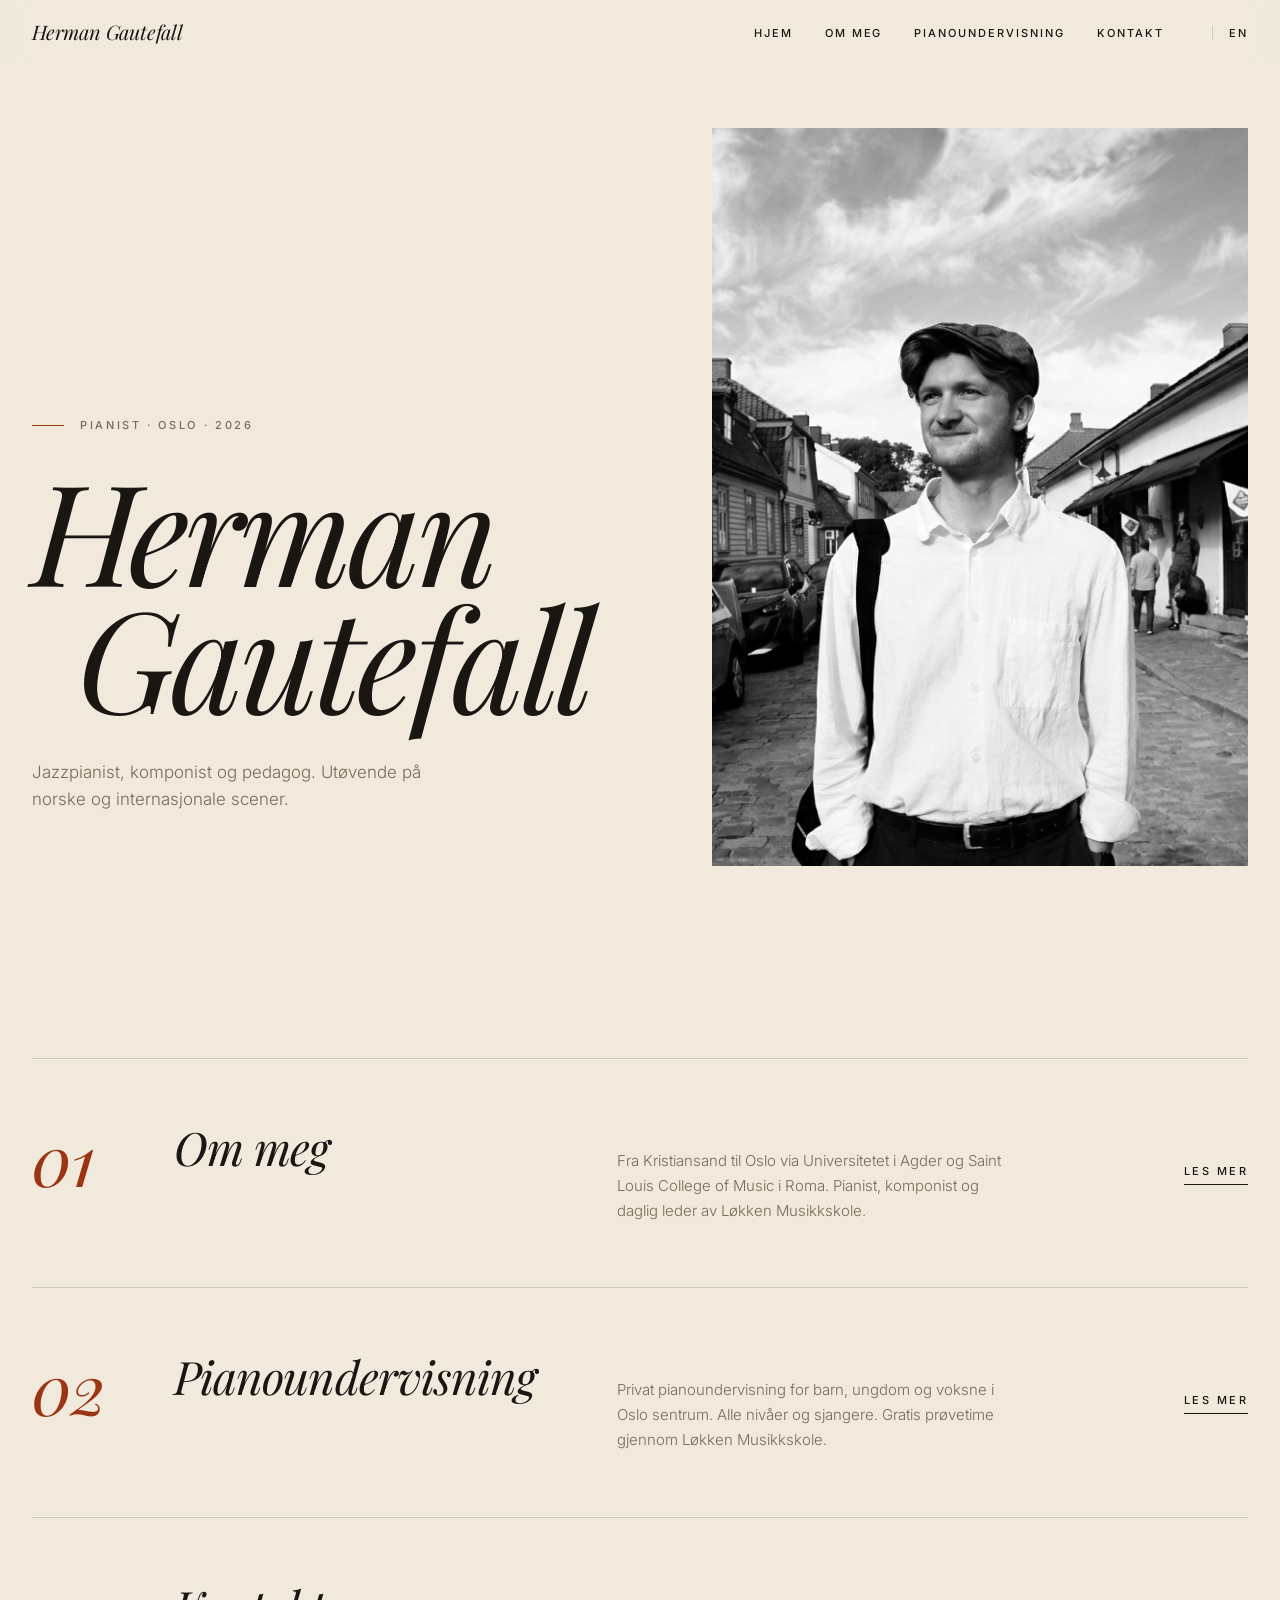
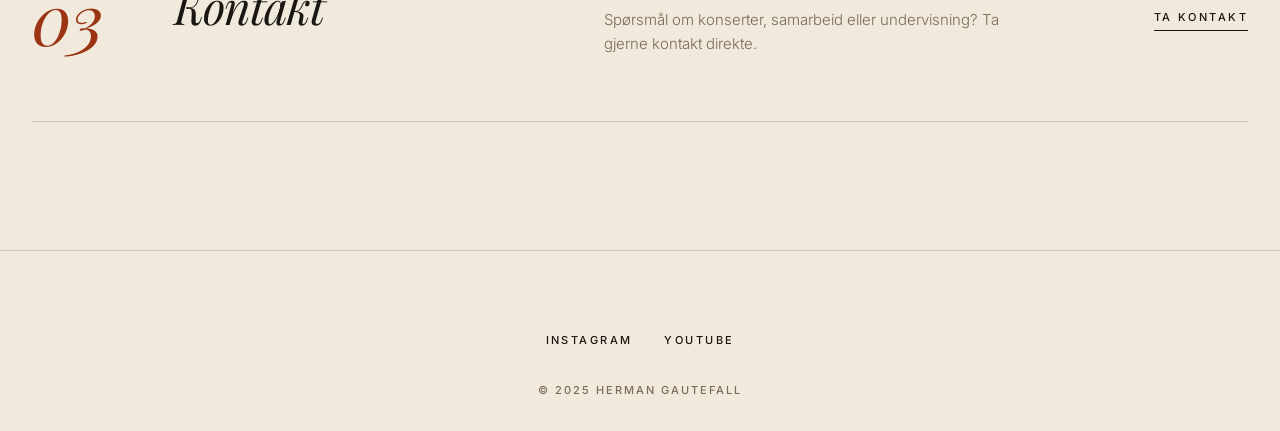
==== commit a08a30e4: "Fjern sitater på forside og om meg, skjul Musikk-siden fra navigasjonen Co-Authored-By: Claude Opus " ====
--- a/index.html
+++ b/index.html
@@ -24,7 +24,6 @@
       <ul class="nav-links">
         <li><a href="/">Hjem</a></li>
         <li><a href="/om-meg.html">Om meg</a></li>
-        <li><a href="/musikk.html">Musikk</a></li>
         <li><a href="/pianoundervisning.html">Pianoundervisning</a></li>
         <li><a href="/kontakt.html">Kontakt</a></li>
         <li><a href="/en/" class="lang-switch">EN</a></li>
@@ -39,7 +38,6 @@
     <button class="close-btn" aria-label="Lukk">&times;</button>
     <a href="/">Hjem</a>
     <a href="/om-meg.html">Om meg</a>
-    <a href="/musikk.html">Musikk</a>
     <a href="/pianoundervisning.html">Pianoundervisning</a>
     <a href="/kontakt.html">Kontakt</a>
     <a href="/en/" class="lang-switch">EN</a>
@@ -57,33 +55,20 @@
       </div>
     </section>
 
-    <!-- SITAT -->
-    <section class="quote-section">
-      <div class="quote-card">
-        <div class="quote-accent"></div>
-        <p class="quote-text">"Jeg spiller jazz fordi det er den eneste musikken som aldri er ferdig."</p>
-      </div>
-    </section>
-
     <!-- REDAKSJONELL INDEKS -->
     <section class="cards-section">
       <div class="cards-grid">
-        <a href="/musikk.html" class="content-card fade-in-el" data-index="01">
-          <h2>Musikk</h2>
-          <p>Jazzpianist med internasjonal festivalerfaring, fra Kongsberg Jazzfestival til Kardamili International Jazz Festival. Innspillinger, konserter og filmmusikk.</p>
-          <span class="card-arrow">Se diskografi</span>
-        </a>
-        <a href="/om-meg.html" class="content-card fade-in-el" data-index="02">
+        <a href="/om-meg.html" class="content-card fade-in-el" data-index="01">
           <h2>Om meg</h2>
           <p>Fra Kristiansand til Oslo via Universitetet i Agder og Saint Louis College of Music i Roma. Pianist, komponist og daglig leder av Løkken Musikkskole.</p>
           <span class="card-arrow">Les mer</span>
         </a>
-        <a href="/pianoundervisning.html" class="content-card fade-in-el" data-index="03">
+        <a href="/pianoundervisning.html" class="content-card fade-in-el" data-index="02">
           <h2>Pianoundervisning</h2>
           <p>Privat pianoundervisning for barn, ungdom og voksne i Oslo sentrum. Alle nivåer og sjangere. Gratis prøvetime gjennom Løkken Musikkskole.</p>
           <span class="card-arrow">Les mer</span>
         </a>
-        <a href="/kontakt.html" class="content-card fade-in-el" data-index="04">
+        <a href="/kontakt.html" class="content-card fade-in-el" data-index="03">
           <h2>Kontakt</h2>
           <p>Spørsmål om konserter, samarbeid eller undervisning? Ta gjerne kontakt direkte.</p>
           <span class="card-arrow">Ta kontakt</span>
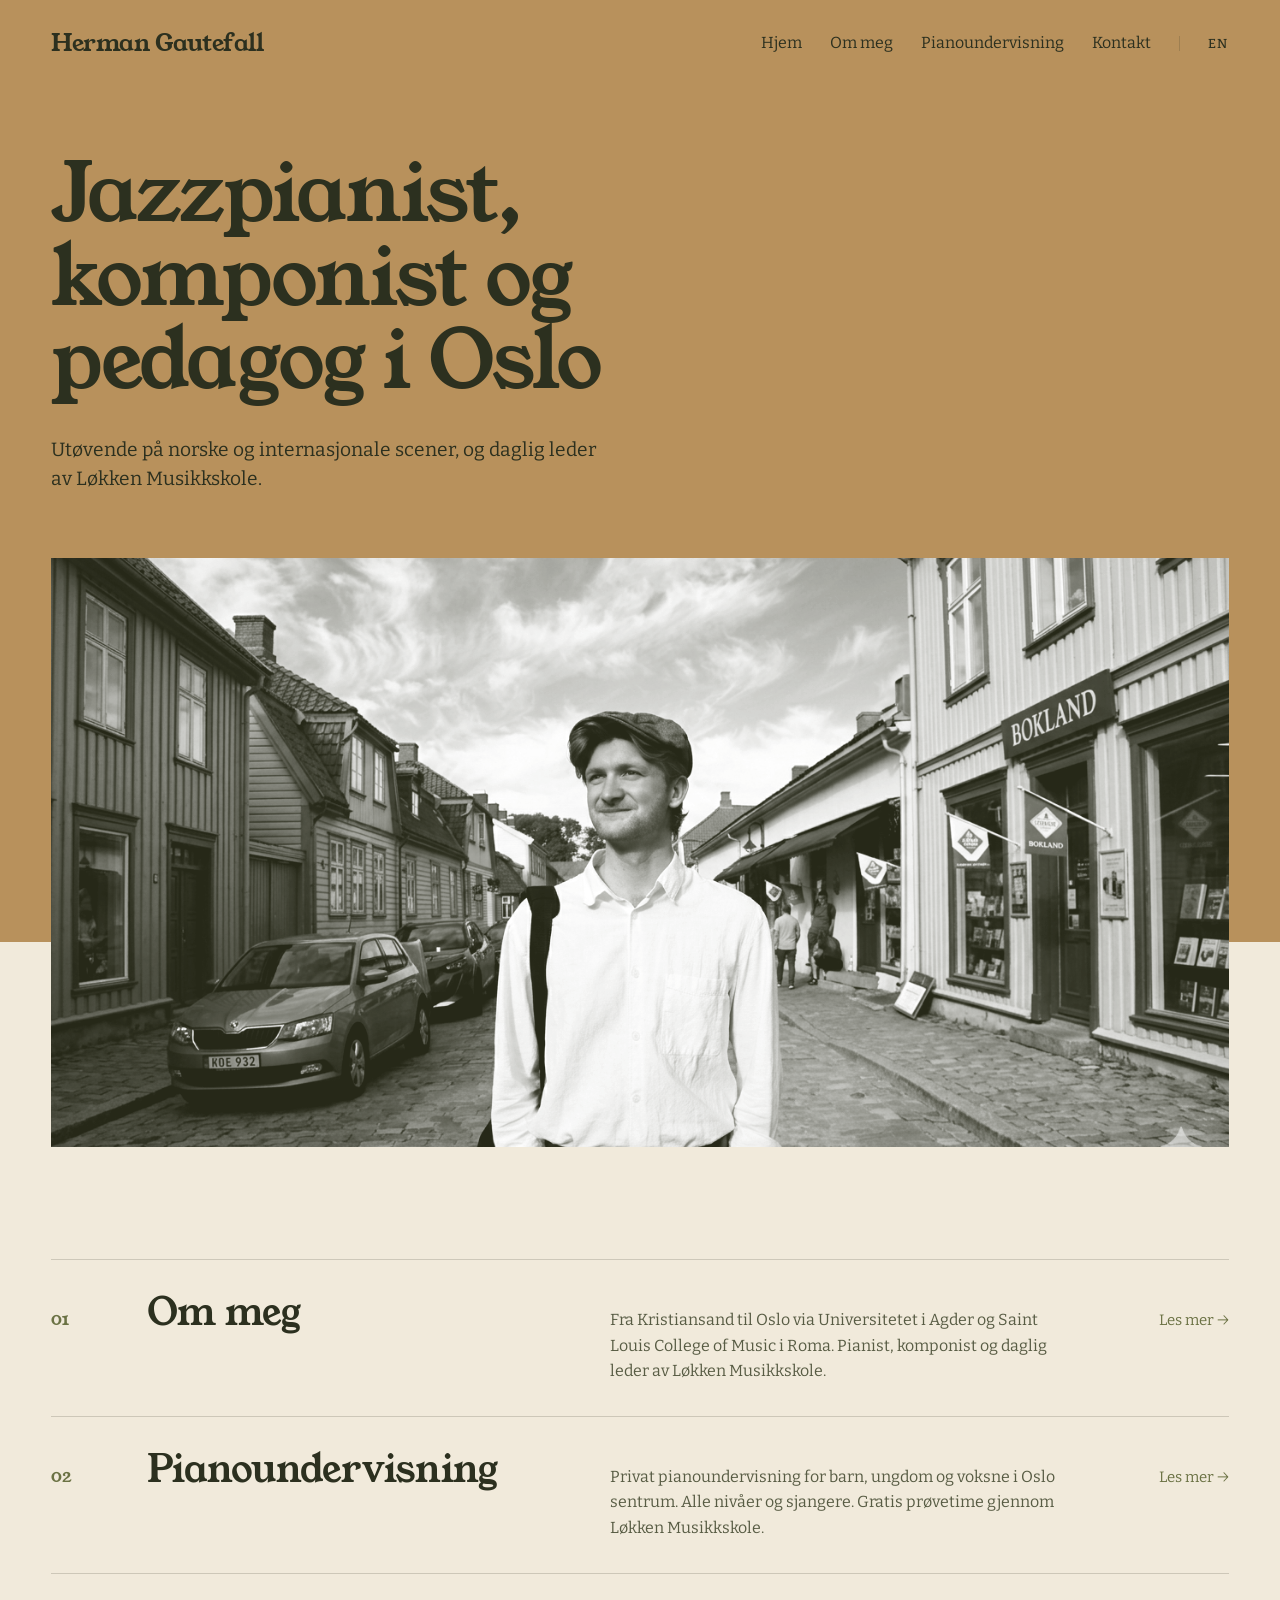
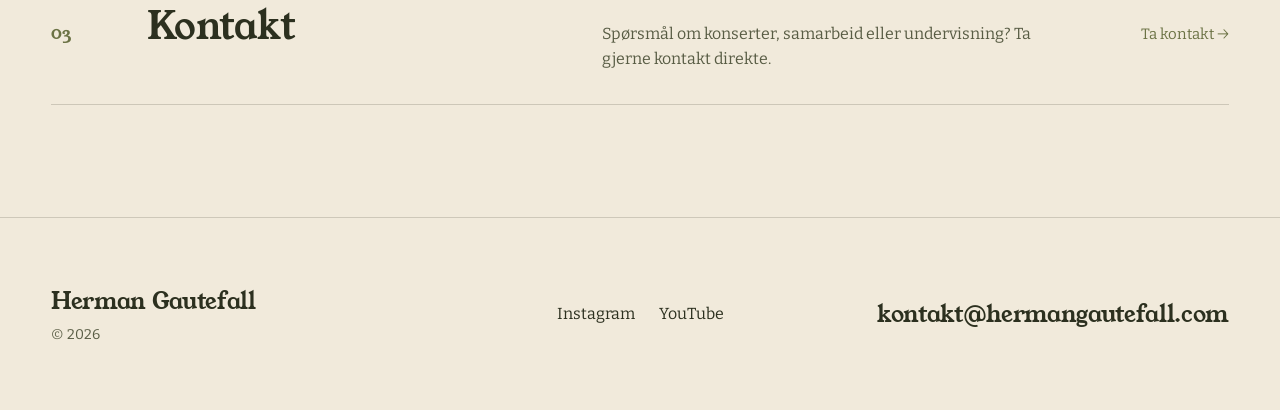
==== commit ab2a17f2: "Nytt design: camel/kremhvit/oliven, Young Serif + Bitter, enklere layout Co-Authored-By: Claude Opus" ====
--- a/index.html
+++ b/index.html
@@ -47,12 +47,13 @@
 
     <!-- HERO -->
     <section class="hero">
-      <img src="images/hero/Forsidebilde 1.png" alt="Herman Gautefall" class="hero-bg">
       <div class="hero-content">
-        <span class="section-label">Pianist &middot; Oslo &middot; 2026</span>
-        <h1 class="hero-title"><span class="first-name">Herman</span><span class="last-name">Gautefall</span></h1>
-        <p class="hero-subtitle">Jazzpianist, komponist og pedagog. Utøvende på norske og internasjonale scener.</p>
+        <h1 class="hero-title">Jazzpianist, komponist og pedagog i Oslo</h1>
+        <p class="hero-subtitle">Utøvende på norske og internasjonale scener, og daglig leder av Løkken Musikkskole.</p>
       </div>
+      <figure class="hero-figure">
+        <img src="images/hero/Forsidebilde 1.png" alt="Herman Gautefall i en gate med gamle trehus">
+      </figure>
     </section>
 
     <!-- REDAKSJONELL INDEKS -->
@@ -79,14 +80,17 @@
   </main>
 
   <footer class="site-footer">
+    <div class="footer-name">
+      <a href="/">Herman Gautefall</a>
+      <p>&copy; 2026</p>
+    </div>
     <div class="social-links">
       <a href="https://www.instagram.com/hermangautefall/" target="_blank" rel="noopener noreferrer">Instagram</a>
       <a href="https://www.youtube.com/@hermangautefall" target="_blank" rel="noopener noreferrer">YouTube</a>
     </div>
-    <p>&copy; 2025 Herman Gautefall</p>
+    <a href="mailto:kontakt@hermangautefall.com" class="footer-mail">kontakt@hermangautefall.com</a>
   </footer>
 
-  <div class="page-overlay"></div>
   <script src="js/translations.js"></script>
   <script src="js/main.js"></script>
 </body>
--- a/css/style.css
+++ b/css/style.css
@@ -1,50 +1,32 @@
 /* ═══════════════════════════════════════
-   DESIGN TOKENS — Paper & Ink
+   DESIGN TOKENS — Camel, kremhvit, oliven
    ═══════════════════════════════════════ */
 
 :root {
-  /* Paper palette */
-  --color-paper:       #f0e9dc;
-  --color-paper-alt:   #e8ddc9;
-  --color-ink:         #1a1612;
-  --color-ink-muted:   #7a6a58;
-  --color-rule:        rgba(26, 22, 18, 0.14);
-  --color-accent:      #9a3412;
-  --color-accent-soft: rgba(154, 52, 18, 0.10);
-
-  /* Legacy aliases — beholdes slik at alle eldre regler fungerer */
-  --color-bg:           var(--color-paper);
-  --color-bg-dark:      var(--color-paper-alt);
-  --color-surface:      rgba(255, 255, 255, 0.50);
-  --color-surface-dark: rgba(232, 221, 201, 0.75);
-  --color-text:         var(--color-ink);
-  --color-text-muted:   var(--color-ink-muted);
-  --color-text-light:   var(--color-ink);
-  --color-accent-1:     var(--color-accent);
-  --color-accent-2:     var(--color-accent);
-  --color-accent-3:     var(--color-accent);
-
-  --glass-bg:      transparent;
-  --glass-border:  var(--color-rule);
-  --glass-blur:    blur(0);
-  --glass-shadow:  none;
-
-  --gradient-hero:   none;
-  --gradient-accent: linear-gradient(90deg, var(--color-accent), var(--color-ink));
+  /* Palett */
+  --color-camel:     #b8915c;
+  --color-cream:     #f1eadb;
+  --color-cream-alt: #e9e0cd;
+  --color-olive:     #6b7244;
+  --color-ink:       #2c301f;
+  --color-ink-muted: #585c44;
+  --color-rule:      rgba(44, 48, 31, 0.18);
 
   /* Typografi */
-  --font-display: 'Playfair Display', Georgia, serif;
-  --font-body:    'Inter', -apple-system, BlinkMacSystemFont, sans-serif;
+  --font-display: 'Young Serif', Georgia, serif;
+  --font-body:    'Bitter', Georgia, serif;
 
   /* Spacing */
   --space-sm:  1rem;
   --space-md:  2rem;
   --space-lg:  4rem;
-  --space-xl:  8rem;
+  --space-xl:  7rem;
+  --gutter:    clamp(1rem, 4vw, 4rem);
 
   /* Layout */
   --max-width:  1280px;
-  --nav-height: 64px;
+  --text-width: 62ch;
+  --nav-height: 88px;
 }
 
 /* ═══════════════════════════════════════
@@ -67,7 +49,7 @@
 body {
   font-family: var(--font-body);
   color: var(--color-ink);
-  background-color: var(--color-paper);
+  background-color: var(--color-cream);
   min-height: 100vh;
   display: flex;
   flex-direction: column;
@@ -81,12 +63,23 @@
   display: block;
 }
 
+figure {
+  margin: 0;
+}
+
 a {
   color: inherit;
   text-decoration: none;
+  transition: opacity 0.2s ease;
+}
+
+a:hover {
+  opacity: 0.6;
 }
 
 h1, h2, h3, h4, h5, h6 {
+  text-wrap: balance;
+  font-family: var(--font-display);
   font-weight: 400;
 }
 
@@ -95,12 +88,21 @@
 }
 
 ::selection {
-  background: var(--color-accent);
-  color: var(--color-paper);
-}
-
-/* ═══════════════════════════════════════
-   NAV — Papir med hairline
+  background: var(--color-olive);
+  color: var(--color-cream);
+}
+
+:focus-visible {
+  outline: 2px solid var(--color-olive);
+  outline-offset: 3px;
+}
+
+main {
+  flex: 1;
+}
+
+/* ═══════════════════════════════════════
+   NAV
    ═══════════════════════════════════════ */
 
 .site-nav {
@@ -113,51 +115,45 @@
   justify-content: space-between;
   align-items: center;
   height: var(--nav-height);
-  padding: 0 var(--space-md);
-  background: rgba(240, 233, 220, 0.82);
-  backdrop-filter: blur(14px);
-  -webkit-backdrop-filter: blur(14px);
+  padding: 0 var(--gutter);
+  background: transparent;
   border-bottom: 1px solid transparent;
-  transition: background 0.3s ease, border-color 0.3s ease;
+  transition: background 0.3s ease, border-color 0.3s ease, height 0.3s ease;
+}
+
+.site-nav.nav-scrolled,
+.site-nav.nav-opaque {
+  background: rgba(241, 234, 219, 0.96);
+  border-bottom-color: var(--color-rule);
 }
 
 .site-nav.nav-scrolled {
-  background: rgba(240, 233, 220, 0.96);
-  border-bottom-color: var(--color-rule);
+  height: 68px;
 }
 
 .site-nav .logo {
   font-family: var(--font-display);
-  font-style: italic;
-  font-size: 20px;
-  font-weight: 400;
+  font-size: 24px;
+  letter-spacing: -0.02em;
   color: var(--color-ink);
-  letter-spacing: -0.01em;
 }
 
 .nav-links {
   display: flex;
-  gap: var(--space-md);
+  gap: 1.75rem;
   align-items: center;
 }
 
 .nav-links a {
-  font-family: var(--font-body);
-  font-size: 11px;
+  font-size: 16px;
+  color: var(--color-ink);
+}
+
+.lang-switch {
+  font-size: 13px !important;
   font-weight: 500;
-  letter-spacing: 0.18em;
-  text-transform: uppercase;
-  color: var(--color-ink);
-  transition: color 0.2s ease;
-}
-
-.nav-links a:hover {
-  color: var(--color-accent);
-}
-
-.lang-switch {
-  margin-left: var(--space-sm);
-  padding-left: var(--space-sm);
+  letter-spacing: 0.12em;
+  padding-left: 1.75rem;
   border-left: 1px solid var(--color-rule);
 }
 
@@ -168,19 +164,18 @@
   border: none;
   cursor: pointer;
   padding: 0;
-  width: 24px;
-  height: 16px;
+  width: 26px;
+  height: 14px;
   position: relative;
 }
 
 .hamburger span {
   display: block;
   width: 100%;
-  height: 1px;
+  height: 1.5px;
   background: var(--color-ink);
   position: absolute;
   left: 0;
-  transition: transform 0.3s ease, opacity 0.3s ease;
 }
 
 .hamburger span:nth-child(1) { top: 0; }
@@ -193,16 +188,13 @@
 
 .mobile-nav-overlay {
   position: fixed;
-  top: 0;
-  left: 0;
-  right: 0;
-  bottom: 0;
-  background: var(--color-paper);
+  inset: 0;
+  background: var(--color-camel);
   z-index: 200;
   display: flex;
   flex-direction: column;
   justify-content: center;
-  padding-left: var(--space-md);
+  padding: 0 var(--gutter);
   transform: translateX(100%);
   transition: transform 300ms cubic-bezier(0.52, 0.16, 0.24, 1);
 }
@@ -213,11 +205,11 @@
 
 .mobile-nav-overlay .close-btn {
   position: absolute;
-  top: 20px;
-  right: var(--space-md);
+  top: 24px;
+  right: var(--gutter);
   background: none;
   border: none;
-  font-size: 32px;
+  font-size: 36px;
   cursor: pointer;
   color: var(--color-ink);
   line-height: 1;
@@ -226,207 +218,96 @@
 .mobile-nav-overlay a {
   display: block;
   font-family: var(--font-display);
-  font-style: italic;
-  font-size: 32px;
-  font-weight: 400;
+  font-size: 36px;
   color: var(--color-ink);
-  padding: 0.4em 0;
-  letter-spacing: -0.01em;
-  transition: color 0.2s ease;
-}
-
-.mobile-nav-overlay a:hover {
-  color: var(--color-accent);
+  padding: 0.25em 0;
+  letter-spacing: -0.02em;
 }
 
 .mobile-nav-overlay .lang-switch {
   font-family: var(--font-body);
-  font-style: normal;
-  font-size: 11px;
-  letter-spacing: 0.2em;
-  text-transform: uppercase;
-  margin-left: 0;
+  border-left: none;
   padding-left: 0;
-  border-left: none;
   margin-top: var(--space-md);
-  color: var(--color-ink-muted);
-}
-
-/* ═══════════════════════════════════════
-   SECTION LABEL — redaksjonell kaps
-   ═══════════════════════════════════════ */
-
-.section-label {
-  display: inline-block;
-  font-family: var(--font-body);
-  font-size: 11px;
-  font-weight: 500;
-  letter-spacing: 0.24em;
-  text-transform: uppercase;
-  color: var(--color-ink-muted);
+}
+
+/* ═══════════════════════════════════════
+   HERO — forsiden og pianoundervisning
+   Camel-feltet slutter midt i bildet,
+   slik at bildet bygger bro til innholdet under.
+   ═══════════════════════════════════════ */
+
+.hero,
+.pt-hero {
+  padding: calc(var(--nav-height) + var(--space-lg)) var(--gutter) 0;
+  background: linear-gradient(
+    to bottom,
+    var(--color-camel) 0,
+    var(--color-camel) calc(100% - clamp(80px, 16vw, 220px)),
+    var(--color-cream) 0
+  );
+}
+
+.hero-content,
+.pt-hero-inner {
+  max-width: var(--max-width);
+  margin: 0 auto;
+}
+
+.hero-title {
+  font-size: clamp(40px, 6.4vw, 92px);
+  line-height: 1.02;
+  letter-spacing: -0.025em;
+  color: var(--color-ink);
+  max-width: 18ch;
+  animation: heroTitleIn 0.9s cubic-bezier(0.4, 0, 0.2, 1) both;
+}
+
+.hero-subtitle {
+  font-size: clamp(17px, 1.5vw, 20px);
+  line-height: 1.55;
+  color: var(--color-ink);
+  max-width: 46ch;
+  margin-top: var(--space-md);
+  animation: heroTitleIn 0.9s cubic-bezier(0.4, 0, 0.2, 1) 0.15s both;
+}
+
+.hero-figure {
   position: relative;
-  padding-left: 3rem;
-}
-
-.section-label::before {
+  max-width: var(--max-width);
+  margin: var(--space-lg) auto 0;
+  overflow: hidden;
+  animation: heroTitleIn 1s cubic-bezier(0.4, 0, 0.2, 1) 0.3s both;
+}
+
+.hero-figure img {
+  width: 100%;
+  aspect-ratio: 16 / 8;
+  object-fit: cover;
+  object-position: center 30%;
+  filter: grayscale(1) contrast(1.05);
+}
+
+/* Oliventonet duotone: løfter skyggene mot oliven */
+.hero-figure::after {
   content: '';
   position: absolute;
-  left: 0;
-  top: 50%;
-  width: 2rem;
-  height: 1px;
-  background: var(--color-accent);
-}
-
-/* ═══════════════════════════════════════
-   HERO — Redaksjonell, asymmetrisk
-   ═══════════════════════════════════════ */
-
-.hero {
-  position: relative;
-  width: 100%;
-  min-height: 100vh;
-  padding: calc(var(--nav-height) + var(--space-lg)) var(--space-md) var(--space-lg);
-  display: grid;
-  grid-template-columns: 1.15fr 1fr;
-  grid-template-rows: 1fr auto;
-  gap: var(--space-lg);
-  align-items: end;
-  background: var(--color-paper);
-  overflow: hidden;
-}
-
-.hero-bg {
-  grid-column: 2;
-  grid-row: 1 / 3;
-  width: 100%;
-  height: 82vh;
-  max-height: 820px;
-  object-fit: cover;
-  object-position: center top;
-  align-self: end;
-  filter: saturate(0.92) contrast(1.02);
-}
-
-.hero-content {
-  grid-column: 1;
-  grid-row: 1 / 3;
-  display: flex;
-  flex-direction: column;
-  justify-content: flex-end;
-  padding-bottom: clamp(2rem, 6vh, 6rem);
-  max-width: 700px;
-}
-
-.hero-content .section-label {
-  margin-bottom: var(--space-md);
-  animation: heroTitleIn 0.8s cubic-bezier(0.4, 0, 0.2, 1) both;
-}
-
-.hero-title {
-  font-family: var(--font-display);
-  font-style: italic;
-  font-size: clamp(64px, 11vw, 160px);
-  font-weight: 400;
-  color: var(--color-ink);
-  letter-spacing: -0.035em;
-  line-height: 0.90;
-  margin-bottom: var(--space-md);
-  animation: heroTitleIn 0.9s cubic-bezier(0.4, 0, 0.2, 1) 0.08s both;
-}
-
-.hero-title .first-name,
-.hero-title .last-name {
-  display: block;
-}
-
-.hero-title .last-name {
-  padding-left: 0.32em;
-}
-
-.hero-subtitle {
-  font-family: var(--font-body);
-  font-size: 17px;
-  font-weight: 300;
-  color: var(--color-ink-muted);
-  letter-spacing: 0;
-  line-height: 1.55;
-  max-width: 44ch;
-  margin-top: 0.5rem;
-  animation: heroTitleIn 0.9s cubic-bezier(0.4, 0, 0.2, 1) 0.24s both;
-}
-
-/* ═══════════════════════════════════════
-   QUOTE — Redaksjonelt pullsitat
-   ═══════════════════════════════════════ */
-
-.quote-section {
-  background-color: var(--color-paper-alt);
-  padding: var(--space-xl) var(--space-md);
-}
-
-.quote-card {
-  background: transparent;
-  border: none;
-  backdrop-filter: none;
-  -webkit-backdrop-filter: none;
-  border-radius: 0;
-  padding: 0;
-  max-width: 1100px;
-  margin: 0 auto;
-  box-shadow: none;
-  text-align: left;
-}
-
-.quote-accent {
-  width: 40px;
-  height: 1px;
-  background: var(--color-accent);
-  margin: 0 0 var(--space-md);
-}
-
-.quote-section .quote-text {
-  font-family: var(--font-display);
-  font-style: italic;
-  font-weight: 400;
-  font-size: clamp(30px, 4.6vw, 60px);
-  line-height: 1.12;
-  letter-spacing: -0.015em;
-  color: var(--color-ink);
-  text-indent: -0.35em;
-}
-
-/* ═══════════════════════════════════════
-   SECTION-INTRO — Mørk intro-tekst (legacy)
-   ═══════════════════════════════════════ */
-
-.section-intro {
-  background-color: var(--color-paper-alt);
-  padding: var(--space-xl) var(--space-md);
-}
-
-.section-intro p {
-  font-family: var(--font-body);
-  font-size: 18px;
-  font-weight: 300;
-  color: var(--color-ink);
-  line-height: 1.7;
-  max-width: 800px;
-  margin: 0 auto;
-  text-align: center;
-}
-
-/* ═══════════════════════════════════════
-   INDEX — Redaksjonell seksjonsindeks
+  inset: 0;
+  background: var(--color-olive);
+  mix-blend-mode: screen;
+  opacity: 0.35;
+  pointer-events: none;
+}
+
+/* ═══════════════════════════════════════
+   FORSIDE — Indeks
    ═══════════════════════════════════════ */
 
 .cards-section {
-  background-color: var(--color-paper);
-  padding: var(--space-xl) var(--space-md);
+  padding: var(--space-xl) var(--gutter);
 }
 
 .cards-grid {
-  display: block;
   max-width: var(--max-width);
   margin: 0 auto;
   border-top: 1px solid var(--color-rule);
@@ -434,193 +315,168 @@
 
 .content-card {
   display: grid;
-  grid-template-columns: 110px 1fr 1.3fr auto;
+  grid-template-columns: 4rem minmax(0, 1fr) minmax(0, 1.2fr) auto;
   gap: var(--space-md);
   align-items: baseline;
-  padding: var(--space-lg) 0;
+  padding: var(--space-md) 0;
   border-bottom: 1px solid var(--color-rule);
-  background: transparent;
-  border-radius: 0;
-  box-shadow: none;
-  transition: padding 0.3s ease;
-  position: relative;
   color: var(--color-ink);
 }
 
 .content-card:hover {
-  transform: none;
-  box-shadow: none;
-  padding-left: 0.5rem;
+  opacity: 1;
 }
 
 .content-card::before {
   content: attr(data-index);
   font-family: var(--font-display);
-  font-style: italic;
-  font-size: clamp(44px, 5.5vw, 72px);
-  font-weight: 400;
-  color: var(--color-accent);
-  line-height: 1;
-  letter-spacing: -0.02em;
-  align-self: start;
+  font-size: 18px;
+  color: var(--color-olive);
 }
 
 .content-card h2 {
-  font-family: var(--font-display);
-  font-style: italic;
-  font-weight: 400;
-  font-size: clamp(28px, 3.6vw, 46px);
-  line-height: 1.05;
-  color: var(--color-ink);
-  letter-spacing: -0.02em;
-  margin: 0;
-  transition: color 0.3s ease;
-}
-
-.content-card p {
-  font-family: var(--font-body);
-  font-size: 15px;
-  font-weight: 300;
-  line-height: 1.65;
-  color: var(--color-ink-muted);
-  max-width: 44ch;
-  margin: 0;
-}
-
-.content-card .card-arrow {
-  justify-self: end;
-  align-self: center;
-  font-family: var(--font-body);
-  font-size: 11px;
-  font-weight: 500;
-  letter-spacing: 0.22em;
-  text-transform: uppercase;
-  color: var(--color-ink);
-  padding-bottom: 4px;
-  border-bottom: 1px solid var(--color-ink);
-  transition: color 0.3s ease, border-color 0.3s ease, transform 0.3s ease;
-  white-space: nowrap;
-}
-
-.content-card:hover h2,
-.content-card:hover::before {
-  color: var(--color-accent);
-}
-
-.content-card:hover .card-arrow {
-  color: var(--color-accent);
-  border-color: var(--color-accent);
-  transform: translateX(6px);
-}
-
-/* ═══════════════════════════════════════
-   TEKSTLENKER
-   ═══════════════════════════════════════ */
-
-.text-link {
-  color: var(--color-accent);
-  text-decoration: none;
-  font-size: 12px;
-  font-weight: 500;
-  letter-spacing: 0.2em;
-  text-transform: uppercase;
-  transition: opacity 0.2s ease;
-  border-bottom: 1px solid currentColor;
-  padding-bottom: 2px;
-}
-
-.text-link:hover {
-  opacity: 0.7;
-}
-
-/* ═══════════════════════════════════════
-   OM MEG — Portrett + biografi
-   ═══════════════════════════════════════ */
-
-.about-portrait-section {
-  background-color: var(--color-paper-alt);
-  padding: var(--space-xl) var(--space-md);
-  display: flex;
-  justify-content: center;
-  align-items: center;
-  min-height: 70vh;
-}
-
-.about-portrait-wrapper {
-  width: 340px;
-  height: 340px;
-  border-radius: 50%;
-  overflow: hidden;
-  box-shadow: 0 16px 60px rgba(26, 22, 18, 0.18);
-  border: 1px solid var(--color-rule);
-}
-
-.about-portrait-wrapper img {
-  width: 100%;
-  height: 100%;
-  object-fit: cover;
-}
-
-.about-bio {
-  padding: var(--space-xl) var(--space-md);
-  max-width: 780px;
-  margin: 0 auto;
-}
-
-.about-bio h2 {
-  font-family: var(--font-display);
-  font-style: italic;
-  font-size: clamp(32px, 4vw, 48px);
+  font-size: clamp(26px, 3vw, 38px);
   line-height: 1.1;
   letter-spacing: -0.02em;
-  margin-bottom: var(--space-lg);
-  color: var(--color-ink);
-}
-
-.about-bio p {
-  font-family: var(--font-body);
-  font-size: 17px;
-  line-height: 1.8;
-  font-weight: 300;
-  color: var(--color-ink);
-  margin-bottom: 1.5em;
-}
-
-.about-bio p:last-child {
-  margin-bottom: 0;
-}
-
-.about-bio em {
-  font-style: italic;
-  color: var(--color-accent);
-}
-
-/* ═══════════════════════════════════════
-   MAIN
-   ═══════════════════════════════════════ */
-
-main {
-  flex: 1;
-}
-
-.content-section {
-  padding: var(--space-lg) var(--space-md);
-  max-width: var(--max-width);
-  margin: 0 auto;
-}
-
-.section-title {
-  font-family: var(--font-display);
-  font-style: italic;
-  font-size: clamp(36px, 5vw, 64px);
+  transition: color 0.25s ease;
+}
+
+.content-card p {
+  font-size: 16px;
+  line-height: 1.6;
+  color: var(--color-ink-muted);
+  max-width: 46ch;
+}
+
+.content-card .card-arrow {
+  font-size: 15px;
+  color: var(--color-olive);
+  white-space: nowrap;
+  transition: transform 0.25s ease;
+}
+
+.content-card .card-arrow::after {
+  content: ' \2192';
+}
+
+.content-card:hover h2 {
+  color: var(--color-olive);
+}
+
+.content-card:hover .card-arrow {
+  transform: translateX(6px);
+}
+
+/* ═══════════════════════════════════════
+   GENERELT — Sidetitler og tekstlenker
+   ═══════════════════════════════════════ */
+
+.page-top {
+  padding-top: calc(var(--nav-height) + var(--space-lg)) !important;
+}
+
+.page-title {
+  font-size: clamp(40px, 5vw, 68px);
   line-height: 1.05;
   letter-spacing: -0.025em;
   color: var(--color-ink);
   margin-bottom: var(--space-lg);
 }
 
-/* ═══════════════════════════════════════
-   WORKS GRID
+.section-title {
+  font-size: clamp(32px, 4vw, 52px);
+  line-height: 1.1;
+  letter-spacing: -0.02em;
+  margin-bottom: var(--space-md);
+}
+
+.text-link {
+  color: var(--color-olive);
+  font-weight: 500;
+}
+
+.content-section {
+  padding: var(--space-lg) var(--gutter) var(--space-xl);
+  max-width: calc(var(--max-width) + 2 * var(--gutter));
+  margin: 0 auto;
+  width: 100%;
+}
+
+/* ═══════════════════════════════════════
+   OM MEG — Tekst venstre, portrett høyre
+   ═══════════════════════════════════════ */
+
+.about {
+  display: grid;
+  grid-template-columns: minmax(0, 1.1fr) minmax(0, 0.9fr);
+  gap: clamp(3rem, 7vw, 8rem);
+  align-items: start;
+  max-width: calc(var(--max-width) + 2 * var(--gutter));
+  margin: 0 auto;
+  padding: calc(var(--nav-height) + var(--space-lg)) var(--gutter) var(--space-xl);
+}
+
+.about-text {
+  max-width: var(--text-width);
+}
+
+.about-text p {
+  font-size: 18px;
+  line-height: 1.75;
+  margin-bottom: 1.25em;
+}
+
+.about-text p:last-child {
+  margin-bottom: 0;
+}
+
+.about-text em {
+  font-style: italic;
+}
+
+.about-portrait {
+  position: sticky;
+  top: calc(68px + var(--space-md));
+}
+
+.about-portrait img {
+  width: 100%;
+  aspect-ratio: 4 / 5;
+  object-fit: cover;
+  filter: grayscale(1);
+}
+
+/* ═══════════════════════════════════════
+   KONTAKT
+   ═══════════════════════════════════════ */
+
+.contact-info {
+  max-width: 640px;
+}
+
+.contact-info p {
+  font-size: 18px;
+  line-height: 1.75;
+}
+
+.contact-details {
+  margin-top: var(--space-lg);
+  padding-top: var(--space-md);
+  border-top: 1px solid var(--color-rule);
+}
+
+.contact-details a {
+  display: block;
+  width: fit-content;
+  font-family: var(--font-display);
+  font-size: clamp(22px, 2.6vw, 32px);
+  line-height: 1.7;
+  letter-spacing: -0.015em;
+  overflow-wrap: anywhere;
+}
+
+/* ═══════════════════════════════════════
+   MUSIKK (skjult side, beholdt for senere)
    ═══════════════════════════════════════ */
 
 .works-grid {
@@ -635,43 +491,21 @@
   width: 100%;
   aspect-ratio: 1;
   object-fit: cover;
-  transition: opacity 0.3s ease-out, transform 0.6s cubic-bezier(0.4, 0, 0.2, 1);
-}
-
-.work-item:hover img {
-  opacity: 0.9;
-  transform: scale(1.02);
-}
-
-.work-item .caption {
-  font-size: 14px;
-  color: var(--color-ink);
-  margin-top: 0.75em;
-  line-height: 1.4;
-  font-weight: 400;
 }
 
 .work-item .caption-title {
   font-family: var(--font-display);
-  font-style: italic;
   font-size: 22px;
-  color: var(--color-ink);
   margin-top: 1em;
   line-height: 1.2;
-  letter-spacing: -0.01em;
 }
 
 .work-item .caption-desc {
-  font-size: 13px;
-  font-weight: 300;
+  font-size: 15px;
   color: var(--color-ink-muted);
   margin-top: 0.4em;
   line-height: 1.6;
 }
-
-/* ═══════════════════════════════════════
-   VIDEO GRID
-   ═══════════════════════════════════════ */
 
 .video-grid {
   display: grid;
@@ -687,125 +521,44 @@
 }
 
 .video-item .caption {
-  font-size: 13px;
-  font-weight: 300;
+  margin-top: 0.5em;
+}
+
+/* ═══════════════════════════════════════
+   FOOTER
+   ═══════════════════════════════════════ */
+
+.site-footer {
+  display: grid;
+  grid-template-columns: 1fr auto 1fr;
+  align-items: center;
+  gap: var(--space-md);
+  padding: var(--space-lg) var(--gutter);
+  border-top: 1px solid var(--color-rule);
+}
+
+.footer-name a,
+.footer-mail {
+  font-family: var(--font-display);
+  font-size: clamp(18px, 1.8vw, 24px);
+  letter-spacing: -0.015em;
+}
+
+.footer-name p {
+  font-size: 14px;
   color: var(--color-ink-muted);
-  margin-top: 0.5em;
-  letter-spacing: 0.02em;
-}
-
-/* ═══════════════════════════════════════
-   KONTAKT
-   ═══════════════════════════════════════ */
-
-.contact-info {
-  max-width: 640px;
-}
-
-.contact-info p {
-  font-size: 17px;
-  line-height: 1.8;
-  font-weight: 300;
-  margin-bottom: 1.5em;
-  color: var(--color-ink);
-}
-
-.contact-details {
-  margin-top: var(--space-md);
-  padding-top: var(--space-md);
-  border-top: 1px solid var(--color-rule);
-}
-
-.contact-details a {
-  display: block;
-  font-family: var(--font-display);
-  font-style: italic;
-  font-size: clamp(22px, 2.6vw, 32px);
-  line-height: 1.6;
-  color: var(--color-ink);
-  letter-spacing: -0.01em;
-  transition: color 0.2s ease;
-}
-
-.contact-details a:hover {
-  color: var(--color-accent);
-}
-
-/* ═══════════════════════════════════════
-   SOSIALE LENKER
-   ═══════════════════════════════════════ */
+  margin-top: 0.25em;
+}
+
+.footer-mail {
+  justify-self: end;
+  overflow-wrap: anywhere;
+}
 
 .social-links {
   display: flex;
-  gap: var(--space-md);
-  padding: var(--space-sm) 0;
-  font-size: 11px;
-  font-weight: 500;
-  letter-spacing: 0.22em;
-  text-transform: uppercase;
-  justify-content: center;
-}
-
-.social-links a {
-  color: var(--color-ink);
-  transition: color 0.2s ease;
-  border-bottom: none;
-  padding: 0;
-}
-
-.social-links a:hover {
-  color: var(--color-accent);
-  opacity: 1;
-}
-
-/* ═══════════════════════════════════════
-   FOOTER
-   ═══════════════════════════════════════ */
-
-.site-footer {
-  background-color: var(--color-paper);
-  border-top: 1px solid var(--color-rule);
-  text-align: center;
-  padding: var(--space-lg) var(--space-md) var(--space-md);
-  font-size: 11px;
-  font-weight: 500;
-  color: var(--color-ink-muted);
-  letter-spacing: 0.18em;
-  text-transform: uppercase;
-}
-
-.site-footer p {
-  margin-top: var(--space-sm);
-}
-
-.site-footer a {
-  color: var(--color-ink);
-  transition: color 0.2s ease;
-}
-
-.site-footer a:hover {
-  color: var(--color-accent);
-}
-
-/* ═══════════════════════════════════════
-   SIDE-OVERGANG
-   ═══════════════════════════════════════ */
-
-.page-overlay {
-  position: fixed;
-  top: 0;
-  left: 0;
-  width: 100%;
-  height: 100%;
-  background: var(--color-paper);
-  z-index: 999;
-  transform: translateY(100%);
-  transition: transform 0.5s cubic-bezier(0.52, 0.16, 0.24, 1);
-  pointer-events: none;
-}
-
-.page-overlay.slide-up {
-  transform: translateY(0);
+  gap: 1.5rem;
+  font-size: 16px;
 }
 
 /* ═══════════════════════════════════════
@@ -825,111 +578,74 @@
    PIANOUNDERVISNING (pt-*)
    ═══════════════════════════════════════ */
 
-.pt-hero {
-  background-color: var(--color-paper-alt);
-  position: relative;
-  padding: calc(var(--nav-height) + var(--space-xl)) var(--space-md) var(--space-xl);
-  text-align: left;
-}
-
-.pt-hero--bg {
-  background-image:
-    linear-gradient(rgba(240, 233, 220, 0.78), rgba(232, 221, 201, 0.90)),
-    url('../images/pianoundervisning/Pianobilde 1.jpg');
-  background-size: cover;
-  background-position: center;
-  background-repeat: no-repeat;
-}
-
-.pt-hero-inner {
-  max-width: 900px;
-  margin: 0 auto;
-}
-
 .pt-hero-h1 {
-  font-family: var(--font-display);
-  font-style: italic;
-  font-size: clamp(40px, 6.5vw, 84px);
-  line-height: 1.0;
-  letter-spacing: -0.03em;
-  color: var(--color-ink);
+  font-size: clamp(36px, 5vw, 68px);
+  line-height: 1.05;
+  letter-spacing: -0.025em;
+  max-width: 20ch;
   margin-bottom: var(--space-md);
 }
 
 .pt-hero-ingress {
-  font-family: var(--font-body);
-  font-size: 17px;
-  font-weight: 300;
+  font-size: 18px;
   line-height: 1.7;
-  color: var(--color-ink);
-  margin-bottom: var(--space-lg);
-  max-width: 56ch;
+  max-width: 58ch;
+  margin-bottom: var(--space-md);
+}
+
+/* Pianotimer-oslo har ingen bilde i heroen: camel hele veien */
+.pt-hero:not(:has(.hero-figure)) {
+  background: var(--color-camel);
+  padding-bottom: var(--space-xl);
 }
 
 .pt-btn-outline {
   display: inline-block;
-  font-family: var(--font-body);
-  font-size: 11px;
+  font-size: 17px;
   font-weight: 500;
-  letter-spacing: 0.22em;
-  text-transform: uppercase;
   color: var(--color-ink);
-  border: none;
-  border-bottom: 1px solid var(--color-ink);
-  border-radius: 0;
-  padding: 0.6em 0 0.5em;
-  background: transparent;
-  transition: color 0.3s ease, border-color 0.3s ease, transform 0.3s ease;
-}
-
-.pt-btn-outline:hover {
-  color: var(--color-accent);
-  border-color: var(--color-accent);
-  transform: translateX(4px);
-  opacity: 1;
-  background: transparent;
-}
-
-/* Tilpasset deg */
-.pt-tilpasset {
-  background-color: var(--color-paper);
-  padding: var(--space-xl) var(--space-md);
-}
-
-.pt-tilpasset-inner {
-  max-width: 900px;
+  border-bottom: 1.5px solid currentColor;
+  padding-bottom: 2px;
+}
+
+.pt-tilpasset,
+.pt-hvem,
+.pt-praktisk,
+.pt-faq {
+  padding: var(--space-xl) var(--gutter);
+}
+
+.pt-hvem,
+.pt-faq {
+  background-color: var(--color-cream-alt);
+}
+
+.pt-tilpasset-inner,
+.pt-praktisk-inner {
+  max-width: 820px;
   margin: 0 auto;
 }
 
-.pt-tilpasset-img {
-  width: 100%;
-  border-radius: 2px;
-  margin-bottom: var(--space-lg);
-}
-
 .pt-h2 {
-  font-family: var(--font-display);
-  font-style: italic;
-  font-size: clamp(28px, 3.6vw, 44px);
+  font-size: clamp(28px, 3.4vw, 44px);
   line-height: 1.1;
   letter-spacing: -0.02em;
-  color: var(--color-ink);
   margin-bottom: var(--space-md);
 }
 
 .pt-h2-center {
-  text-align: center;
-  max-width: var(--max-width);
+  max-width: 820px;
   margin-left: auto;
   margin-right: auto;
-  margin-bottom: var(--space-md);
+}
+
+.pt-hvem .pt-h2-center {
+  max-width: var(--max-width);
 }
 
 .pt-tilpasset p {
-  font-size: 17px;
-  font-weight: 300;
-  line-height: 1.8;
-  color: var(--color-ink);
+  font-size: 18px;
+  line-height: 1.75;
   margin-bottom: 1em;
 }
 
@@ -946,179 +662,91 @@
 
 .pt-tilpasset-portrait {
   flex-shrink: 0;
-  width: 240px;
-  height: 240px;
-  border-radius: 50%;
-  overflow: hidden;
-  box-shadow: 0 12px 48px rgba(26, 22, 18, 0.14);
-  border: 1px solid var(--color-rule);
+  width: 220px;
 }
 
 .pt-tilpasset-portrait img {
   width: 100%;
-  height: 100%;
+  aspect-ratio: 4 / 5;
   object-fit: cover;
+  filter: grayscale(1);
 }
 
 .pt-list-intro {
-  margin-top: var(--space-md);
-  font-size: 16px;
   font-weight: 500;
-  color: var(--color-ink);
-}
-
-.pt-checklist {
-  margin-top: 0.75em;
 }
 
 .pt-checklist li {
-  font-size: 16px;
-  font-weight: 300;
-  line-height: 1.75;
-  padding: 0.3em 0;
+  font-size: 17px;
+  line-height: 1.6;
+  padding: 0.35em 0;
   display: flex;
   gap: 0.75em;
   align-items: baseline;
-  color: var(--color-ink);
 }
 
 .pt-check {
-  color: var(--color-accent);
+  color: var(--color-olive);
   font-weight: 500;
   flex-shrink: 0;
-}
-
-/* Hvem passer det for */
-.pt-hvem {
-  background-color: var(--color-paper-alt);
-  padding: var(--space-xl) var(--space-md);
 }
 
 .pt-cards {
   display: grid;
   grid-template-columns: repeat(3, 1fr);
-  gap: 0;
+  gap: var(--space-md);
   max-width: var(--max-width);
-  margin: var(--space-lg) auto 0;
-  border-top: 1px solid var(--color-rule);
-  border-bottom: 1px solid var(--color-rule);
+  margin: var(--space-md) auto 0;
 }
 
 .pt-card {
-  background-color: transparent;
-  padding: var(--space-md) var(--space-md) var(--space-md) 0;
-  border-radius: 0;
-  box-shadow: none;
-  border-right: 1px solid var(--color-rule);
-  transition: background 0.3s ease;
-}
-
-.pt-card:last-child {
-  border-right: none;
-}
-
-.pt-card:hover {
-  transform: none;
-  box-shadow: none;
-  background: var(--color-accent-soft);
+  border-top: 1px solid var(--color-ink);
+  padding-top: var(--space-sm);
 }
 
 .pt-h3 {
-  font-family: var(--font-display);
-  font-style: italic;
-  font-size: clamp(22px, 2.4vw, 28px);
-  line-height: 1.15;
-  letter-spacing: -0.01em;
-  color: var(--color-ink);
-  margin-bottom: 0.75em;
-  padding-left: var(--space-md);
+  font-size: clamp(21px, 2vw, 26px);
+  line-height: 1.2;
+  margin-bottom: 0.6em;
 }
 
 .pt-card p {
-  font-size: 15px;
-  font-weight: 300;
+  font-size: 16px;
   line-height: 1.7;
   color: var(--color-ink-muted);
-  padding-left: var(--space-md);
-}
-
-/* Praktisk informasjon */
-.pt-praktisk {
-  background-color: var(--color-paper);
-  padding: var(--space-xl) var(--space-md);
-}
-
-.pt-praktisk-inner {
-  max-width: 780px;
+}
+
+.pt-info-table {
+  border-top: 1px solid var(--color-rule);
+}
+
+.pt-info-row {
+  display: grid;
+  grid-template-columns: 11rem 1fr;
+  gap: var(--space-md);
+  padding: 1.1em 0;
+  border-bottom: 1px solid var(--color-rule);
+}
+
+.pt-info-label {
+  font-size: 15px;
+  color: var(--color-ink-muted);
+}
+
+.pt-info-value {
+  font-size: 17px;
+}
+
+.pt-info-value a,
+.pt-faq-item p a {
+  color: var(--color-olive);
+  font-weight: 500;
+}
+
+.pt-faq-list {
+  max-width: 820px;
   margin: 0 auto;
-}
-
-.pt-info-table {
-  margin-top: var(--space-lg);
-  background: transparent;
   border-top: 1px solid var(--color-rule);
-  border-radius: 0;
-  box-shadow: none;
-  overflow: visible;
-  padding: 0;
-}
-
-.pt-info-row {
-  display: flex;
-  justify-content: space-between;
-  padding: 1.4em 0;
-  border-bottom: 1px solid var(--color-rule);
-  gap: var(--space-md);
-}
-
-.pt-info-row:last-child {
-  border-bottom: 1px solid var(--color-rule);
-}
-
-.pt-info-label {
-  font-family: var(--font-body);
-  font-size: 11px;
-  font-weight: 500;
-  letter-spacing: 0.2em;
-  text-transform: uppercase;
-  color: var(--color-ink-muted);
-  flex-shrink: 0;
-  padding-top: 0.2em;
-}
-
-.pt-info-value {
-  font-family: var(--font-display);
-  font-style: italic;
-  font-size: 20px;
-  font-weight: 400;
-  color: var(--color-ink);
-  text-align: right;
-  letter-spacing: -0.01em;
-}
-
-.pt-info-value a {
-  color: var(--color-accent);
-  transition: opacity 0.2s ease;
-}
-
-.pt-info-value a:hover {
-  opacity: 0.7;
-}
-
-/* FAQ */
-.pt-faq {
-  background-color: var(--color-paper-alt);
-  padding: var(--space-xl) var(--space-md);
-}
-
-.pt-faq-list {
-  max-width: 780px;
-  margin: var(--space-lg) auto 0;
-  background: transparent;
-  border-top: 1px solid var(--color-rule);
-  border-radius: 0;
-  padding: 0;
-  box-shadow: none;
 }
 
 .pt-faq-item {
@@ -1127,23 +755,14 @@
 
 .pt-faq-item summary {
   font-family: var(--font-display);
-  font-style: italic;
-  font-size: clamp(20px, 2.2vw, 26px);
-  font-weight: 400;
-  color: var(--color-ink);
+  font-size: clamp(19px, 2vw, 23px);
   cursor: pointer;
-  padding: 1.5em 0;
+  padding: 1.1em 0;
   list-style: none;
   display: flex;
   justify-content: space-between;
   align-items: center;
   gap: var(--space-md);
-  letter-spacing: -0.01em;
-  transition: color 0.2s ease;
-}
-
-.pt-faq-item summary:hover {
-  color: var(--color-accent);
 }
 
 .pt-faq-item summary::-webkit-details-marker {
@@ -1151,94 +770,59 @@
 }
 
 .pt-faq-item summary::after {
-  content: "+";
+  content: '+';
   font-family: var(--font-body);
-  font-style: normal;
-  font-size: 22px;
-  font-weight: 300;
-  color: var(--color-ink-muted);
-  transition: transform 0.3s ease, color 0.2s ease;
+  font-size: 24px;
+  color: var(--color-olive);
+  transition: transform 0.25s ease;
   flex-shrink: 0;
-  margin-left: var(--space-sm);
 }
 
 .pt-faq-item[open] summary::after {
   transform: rotate(45deg);
-  color: var(--color-accent);
 }
 
 .pt-faq-item p {
-  font-family: var(--font-body);
-  font-size: 16px;
-  font-weight: 300;
-  line-height: 1.75;
+  font-size: 17px;
+  line-height: 1.7;
   color: var(--color-ink-muted);
-  padding-bottom: 1.75em;
+  padding-bottom: 1.5em;
   max-width: 64ch;
 }
 
-.pt-faq-item p a {
-  color: var(--color-accent);
-}
-
 .pt-faq-more {
-  max-width: 780px;
-  margin: var(--space-lg) auto 0;
-  text-align: left;
-}
-
-/* CTA */
+  max-width: 820px;
+  margin: var(--space-md) auto 0;
+}
+
+/* CTA — eneste olivenflate på siden */
 .pt-cta {
-  background-color: var(--color-ink);
-  padding: var(--space-xl) var(--space-md);
-  text-align: center;
-  color: var(--color-paper);
+  background-color: var(--color-olive);
+  color: var(--color-cream);
+  padding: var(--space-xl) var(--gutter);
 }
 
 .pt-cta-inner {
-  max-width: 800px;
+  max-width: 820px;
   margin: 0 auto;
 }
 
-.pt-cta-glass {
-  background: transparent;
-  border: none;
-  backdrop-filter: none;
-  -webkit-backdrop-filter: none;
-  border-radius: 0;
-  padding: 0;
-  box-shadow: none;
-}
-
 .pt-cta-h2 {
-  font-family: var(--font-display);
-  font-style: italic;
   font-size: clamp(36px, 5vw, 64px);
   line-height: 1.05;
   letter-spacing: -0.025em;
-  color: var(--color-paper);
   margin-bottom: var(--space-md);
 }
 
 .pt-cta p {
-  font-size: 16px;
-  font-weight: 300;
+  font-size: 18px;
   line-height: 1.7;
-  color: rgba(240, 233, 220, 0.72);
-  margin-bottom: var(--space-lg);
-  max-width: 56ch;
-  margin-left: auto;
-  margin-right: auto;
+  max-width: 54ch;
+  margin-bottom: var(--space-md);
 }
 
 .pt-cta .pt-btn-outline {
-  color: var(--color-paper);
-  border-bottom-color: var(--color-paper);
-}
-
-.pt-cta .pt-btn-outline:hover {
-  color: var(--color-accent);
-  border-color: var(--color-accent);
+  color: var(--color-cream);
 }
 
 /* ═══════════════════════════════════════
@@ -1247,38 +831,19 @@
 
 @media (max-width: 1024px) {
   .content-card {
-    grid-template-columns: 80px 1fr 1fr auto;
-  }
-  .content-card::before {
-    font-size: 48px;
-  }
-}
-
-@media (max-width: 900px) {
-  .hero {
-    grid-template-columns: 1fr;
-    grid-template-rows: auto auto;
-    min-height: auto;
-    padding-top: calc(var(--nav-height) + var(--space-md));
-    gap: var(--space-md);
-  }
-  .hero-bg {
-    grid-column: 1;
-    grid-row: 2;
-    height: 60vh;
-    max-height: 560px;
-  }
-  .hero-content {
-    grid-column: 1;
-    grid-row: 1;
-    padding-bottom: var(--space-md);
-  }
-  .hero-title {
-    font-size: clamp(52px, 14vw, 88px);
-  }
-}
-
-@media (max-width: 768px) {
+    grid-template-columns: 3rem minmax(0, 1fr) minmax(0, 1.2fr);
+  }
+  .content-card .card-arrow {
+    display: none;
+  }
+}
+
+@media (max-width: 860px) {
+  :root {
+    --nav-height: 72px;
+    --space-xl: 5rem;
+  }
+
   .nav-links {
     display: none;
   }
@@ -1287,73 +852,54 @@
     display: block;
   }
 
-  .hero-title {
-    font-size: clamp(44px, 14vw, 72px);
-  }
-
-  .hero-title .last-name {
-    padding-left: 0.2em;
+  .site-nav.nav-scrolled {
+    height: 60px;
+  }
+
+  .hero,
+  .pt-hero {
+    padding-top: calc(var(--nav-height) + var(--space-md));
+  }
+
+  .hero-figure {
+    margin-top: var(--space-md);
+  }
+
+  .hero-figure img {
+    aspect-ratio: 4 / 3;
   }
 
   .content-card {
-    grid-template-columns: 1fr auto;
-    grid-template-rows: auto auto auto;
-    gap: 0.5rem var(--space-md);
-    padding: var(--space-md) 0;
-  }
-
-  .content-card::before {
-    grid-column: 1;
-    grid-row: 1;
-    font-size: 28px;
-    line-height: 1;
-    margin-bottom: 0.25em;
-  }
-
-  .content-card h2 {
-    grid-column: 1 / 3;
-    grid-row: 2;
-    font-size: clamp(28px, 7vw, 40px);
+    grid-template-columns: 2.5rem minmax(0, 1fr);
+    row-gap: 0.5rem;
   }
 
   .content-card p {
-    grid-column: 1 / 3;
-    grid-row: 3;
-    margin-top: 0.5rem;
-  }
-
-  .content-card .card-arrow {
-    display: none;
-  }
-
-  .works-grid {
+    grid-column: 2;
+  }
+
+  .about {
     grid-template-columns: 1fr;
-    gap: var(--space-lg);
-  }
-
-  .video-grid {
+    padding-top: calc(var(--nav-height) + var(--space-md));
+  }
+
+  .about-portrait {
+    position: static;
+    max-width: 420px;
+  }
+
+  .page-title {
+    margin-bottom: var(--space-md);
+  }
+
+  .page-top {
+    padding-top: calc(var(--nav-height) + var(--space-md)) !important;
+  }
+
+  .works-grid,
+  .video-grid,
+  .pt-cards {
     grid-template-columns: 1fr;
-  }
-
-  .quote-section .quote-text {
-    font-size: clamp(26px, 7vw, 38px);
-  }
-
-  .about-portrait-wrapper {
-    width: 260px;
-    height: 260px;
-  }
-
-  .about-portrait-section {
-    min-height: 50vh;
-  }
-
-  .about-bio {
-    padding: var(--space-lg) var(--space-md);
-  }
-
-  .about-bio h2 {
-    font-size: 28px;
   }
 
   .pt-tilpasset-split {
@@ -1362,67 +908,21 @@
   }
 
   .pt-tilpasset-portrait {
-    width: 200px;
-    height: 200px;
+    width: 180px;
     order: -1;
   }
 
-  .pt-cards {
+  .pt-info-row {
     grid-template-columns: 1fr;
-    border-top: 1px solid var(--color-rule);
-  }
-
-  .pt-card {
-    border-right: none;
-    border-bottom: 1px solid var(--color-rule);
-    padding: var(--space-md) 0;
-  }
-
-  .pt-card:last-child {
-    border-bottom: none;
-  }
-
-  .pt-h3, .pt-card p {
-    padding-left: 0;
-  }
-
-  .pt-info-row {
-    flex-direction: column;
-    gap: 0.25em;
-  }
-
-  .pt-info-value {
-    text-align: left;
-  }
-}
-
-@media (max-width: 600px) {
-  .site-nav {
-    padding: 0 var(--space-sm);
-  }
-  .hero {
-    padding-left: var(--space-sm);
-    padding-right: var(--space-sm);
-  }
-  .quote-section,
-  .cards-section,
-  .section-intro,
-  .about-portrait-section,
-  .about-bio,
-  .pt-hero,
-  .pt-tilpasset,
-  .pt-hvem,
-  .pt-praktisk,
-  .pt-faq,
-  .pt-cta,
+    gap: 0.15em;
+  }
+
   .site-footer {
-    padding-left: var(--space-sm);
-    padding-right: var(--space-sm);
-  }
-  .section-label {
-    padding-left: 2.25rem;
-  }
-  .section-label::before {
-    width: 1.5rem;
-  }
-}
+    grid-template-columns: 1fr;
+    gap: var(--space-sm);
+  }
+
+  .footer-mail {
+    justify-self: start;
+  }
+}
--- a/css/typography.css
+++ b/css/typography.css
@@ -1,10 +1,10 @@
 /* ═══════════════════════════════════════
    FONT IMPORTS
-   Playfair Display — display/titler
-   Inter            — brødtekst
+   Young Serif — display/titler
+   Bitter      — brødtekst
    ═══════════════════════════════════════ */
 
-@import url('https://fonts.googleapis.com/css2?family=Inter:wght@300;400;500;600&family=Playfair+Display:ital,wght@0,400;0,500;0,600;1,400;1,500&display=swap');
+@import url('https://fonts.googleapis.com/css2?family=Bitter:ital,wght@0,300;0,400;0,500;1,400&family=Young+Serif&display=swap');
 
 /* ═══════════════════════════════════════
    TYPOGRAFISK BASE
@@ -13,16 +13,15 @@
 
 body {
   font-family: var(--font-body);
-  font-size: 16px;
-  font-weight: 300;
+  font-size: 17px;
+  font-weight: 400;
   line-height: 1.65;
   letter-spacing: 0;
 }
 
 .caption {
   font-family: var(--font-body);
-  font-size: 13px;
-  font-weight: 300;
+  font-size: 14px;
   color: var(--color-ink-muted);
   line-height: 1.6;
 }
--- a/css/animations.css
+++ b/css/animations.css
@@ -1,26 +1,3 @@
-/* ═══════════════════════════════════════
-   SIDE-OVERGANG — Slide-up
-   ═══════════════════════════════════════ */
-
-@keyframes slideUp {
-  from { transform: translateY(100%); }
-  to   { transform: translateY(0); }
-}
-
-@keyframes slideDown {
-  from { transform: translateY(0); }
-  to   { transform: translateY(-100%); }
-}
-
-/* ═══════════════════════════════════════
-   HERO — Gradient mesh-animasjon
-   ═══════════════════════════════════════ */
-
-@keyframes gradientShift {
-  0%   { background-position: 0% 50%; }
-  100% { background-position: 100% 50%; }
-}
-
 /* ═══════════════════════════════════════
    HERO-TEKST — Fade inn ved sidelast
    ═══════════════════════════════════════ */
@@ -74,23 +51,16 @@
 }
 
 /* ═══════════════════════════════════════
-   THUMBNAIL HOVER
+   REDUSERT BEVEGELSE
    ═══════════════════════════════════════ */
 
-.work-item img,
-.thumb img {
-  transition: opacity 0.3s ease-out, transform 0.4s ease-out;
+@media (prefers-reduced-motion: reduce) {
+  *, *::before, *::after {
+    animation: none !important;
+    transition: none !important;
+  }
+  .fade-in-el {
+    opacity: 1;
+    transform: none;
+  }
 }
-
-.work-item:hover img,
-.thumb:hover img {
-  opacity: 0.85;
-}
-
-/* ═══════════════════════════════════════
-   MOBIL NAV
-   ═══════════════════════════════════════ */
-
-.mobile-nav-overlay {
-  transition: transform 300ms cubic-bezier(0.52, 0.16, 0.24, 1);
-}
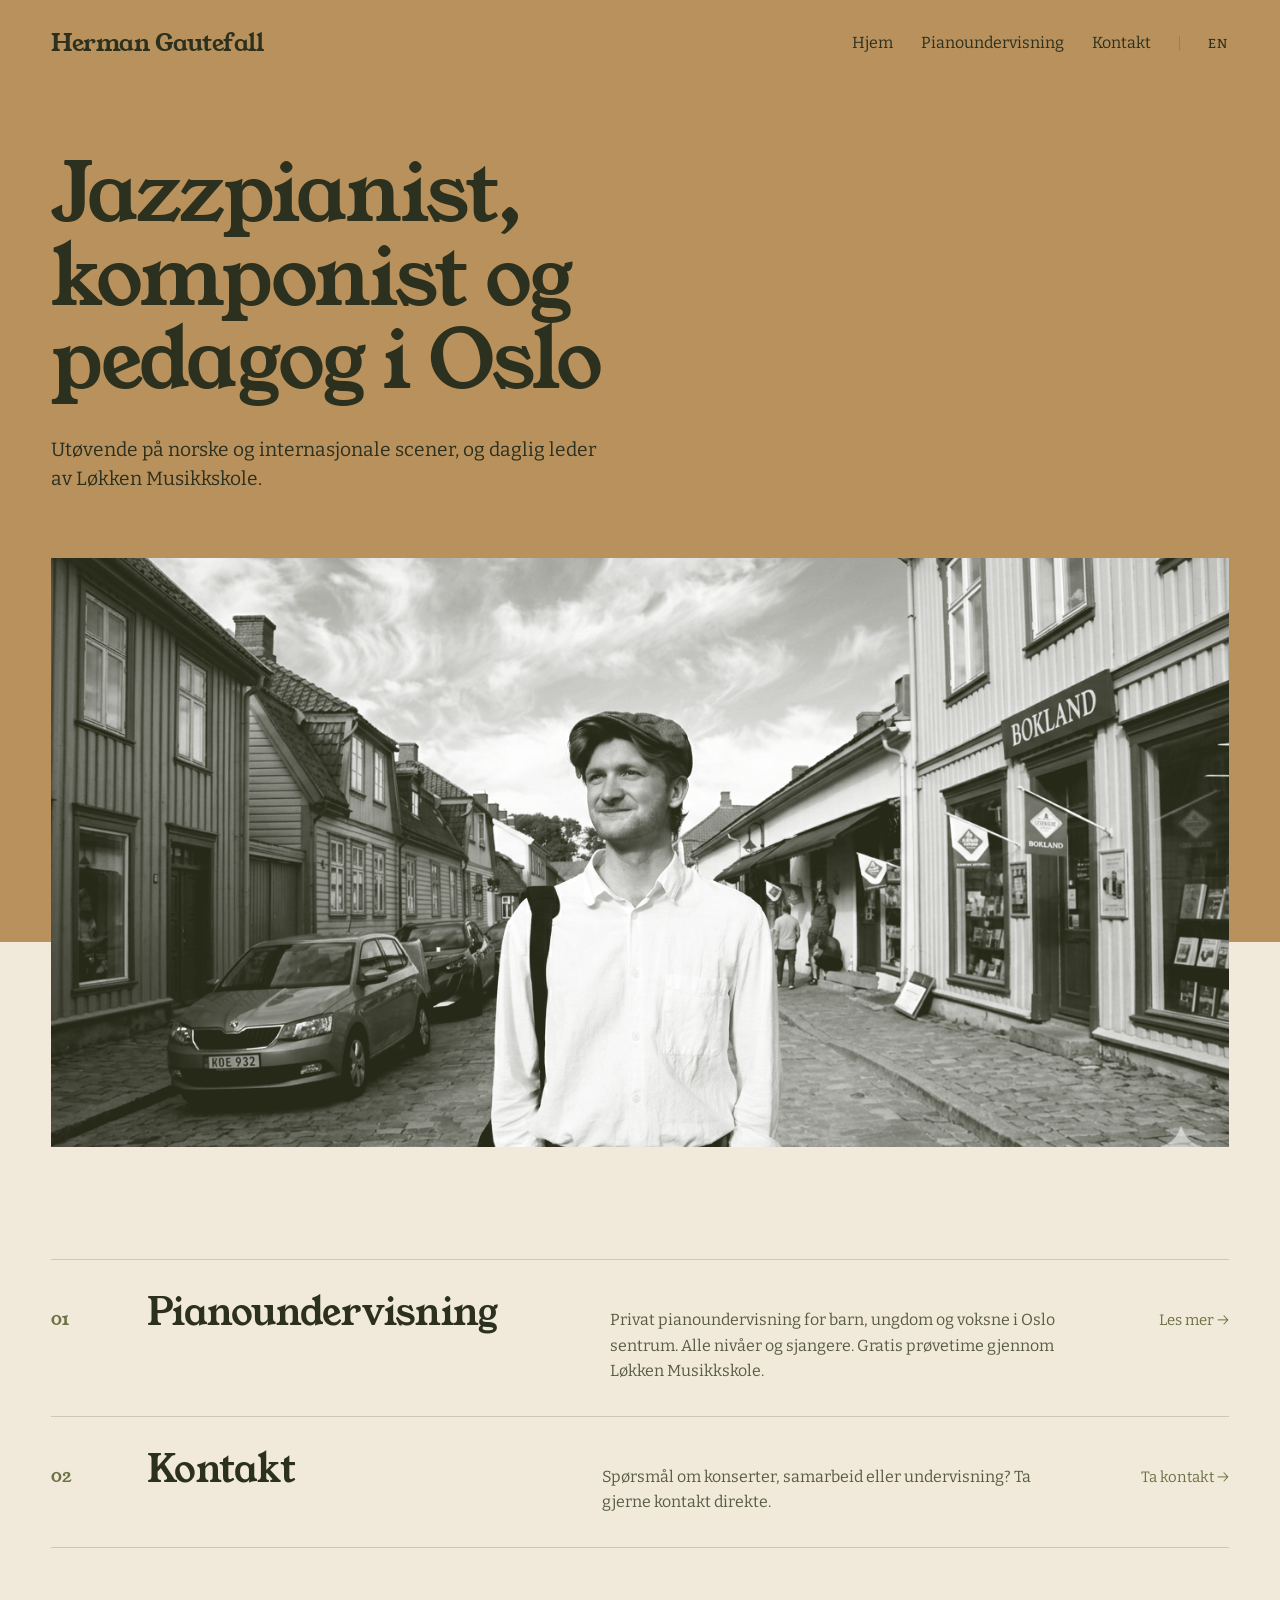
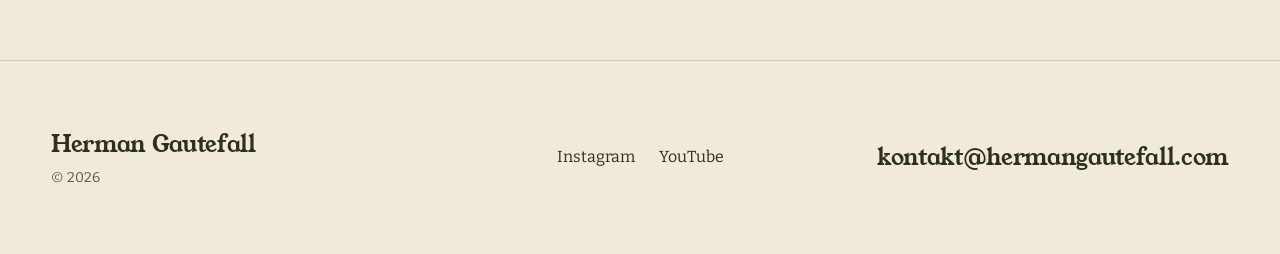
==== commit 7044c5b4: "Skjul Om meg-siden fra navigasjon og forside Co-Authored-By: Claude Opus 5.5 <noreply@anthropic.com>" ====
--- a/index.html
+++ b/index.html
@@ -23,7 +23,6 @@
       <a href="/" class="logo">Herman Gautefall</a>
       <ul class="nav-links">
         <li><a href="/">Hjem</a></li>
-        <li><a href="/om-meg.html">Om meg</a></li>
         <li><a href="/pianoundervisning.html">Pianoundervisning</a></li>
         <li><a href="/kontakt.html">Kontakt</a></li>
         <li><a href="/en/" class="lang-switch">EN</a></li>
@@ -37,7 +36,6 @@
   <div class="mobile-nav-overlay">
     <button class="close-btn" aria-label="Lukk">&times;</button>
     <a href="/">Hjem</a>
-    <a href="/om-meg.html">Om meg</a>
     <a href="/pianoundervisning.html">Pianoundervisning</a>
     <a href="/kontakt.html">Kontakt</a>
     <a href="/en/" class="lang-switch">EN</a>
@@ -59,17 +57,12 @@
     <!-- REDAKSJONELL INDEKS -->
     <section class="cards-section">
       <div class="cards-grid">
-        <a href="/om-meg.html" class="content-card fade-in-el" data-index="01">
-          <h2>Om meg</h2>
-          <p>Fra Kristiansand til Oslo via Universitetet i Agder og Saint Louis College of Music i Roma. Pianist, komponist og daglig leder av Løkken Musikkskole.</p>
-          <span class="card-arrow">Les mer</span>
-        </a>
-        <a href="/pianoundervisning.html" class="content-card fade-in-el" data-index="02">
+        <a href="/pianoundervisning.html" class="content-card fade-in-el" data-index="01">
           <h2>Pianoundervisning</h2>
           <p>Privat pianoundervisning for barn, ungdom og voksne i Oslo sentrum. Alle nivåer og sjangere. Gratis prøvetime gjennom Løkken Musikkskole.</p>
           <span class="card-arrow">Les mer</span>
         </a>
-        <a href="/kontakt.html" class="content-card fade-in-el" data-index="03">
+        <a href="/kontakt.html" class="content-card fade-in-el" data-index="02">
           <h2>Kontakt</h2>
           <p>Spørsmål om konserter, samarbeid eller undervisning? Ta gjerne kontakt direkte.</p>
           <span class="card-arrow">Ta kontakt</span>
